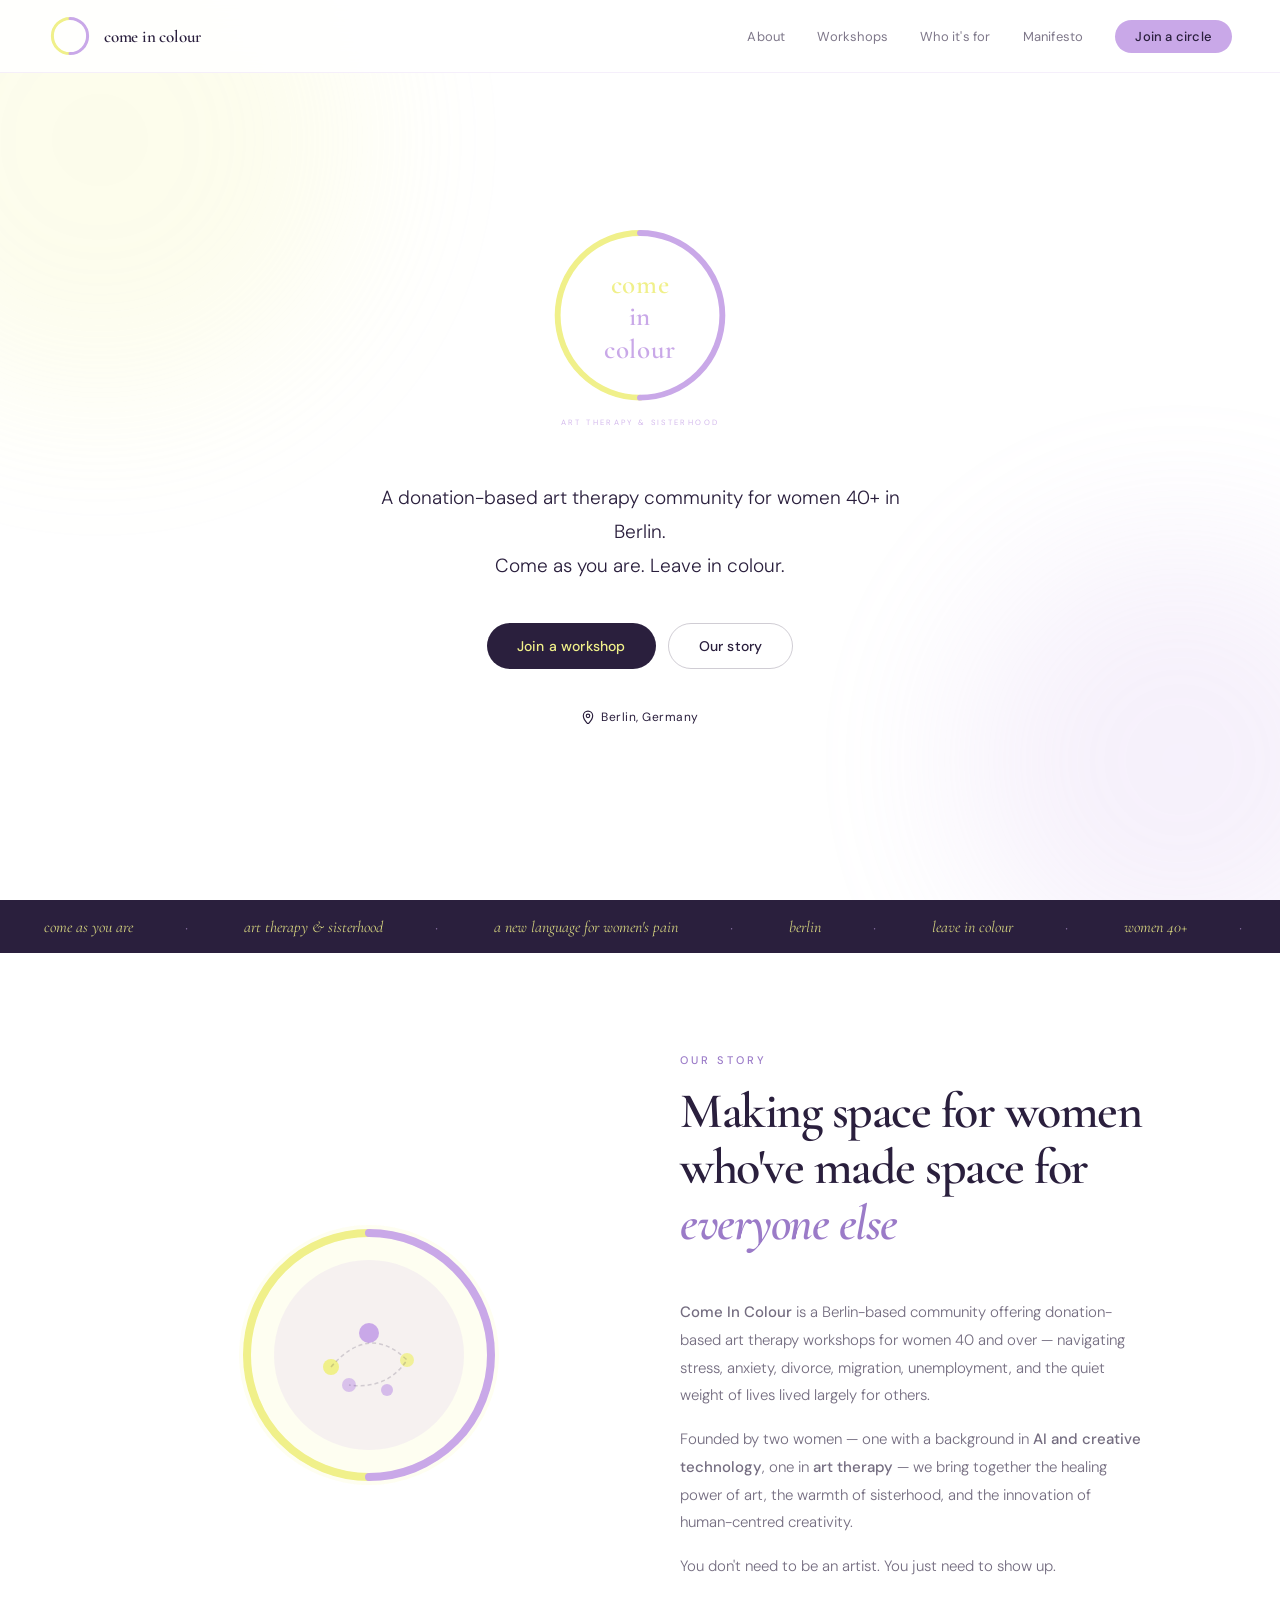
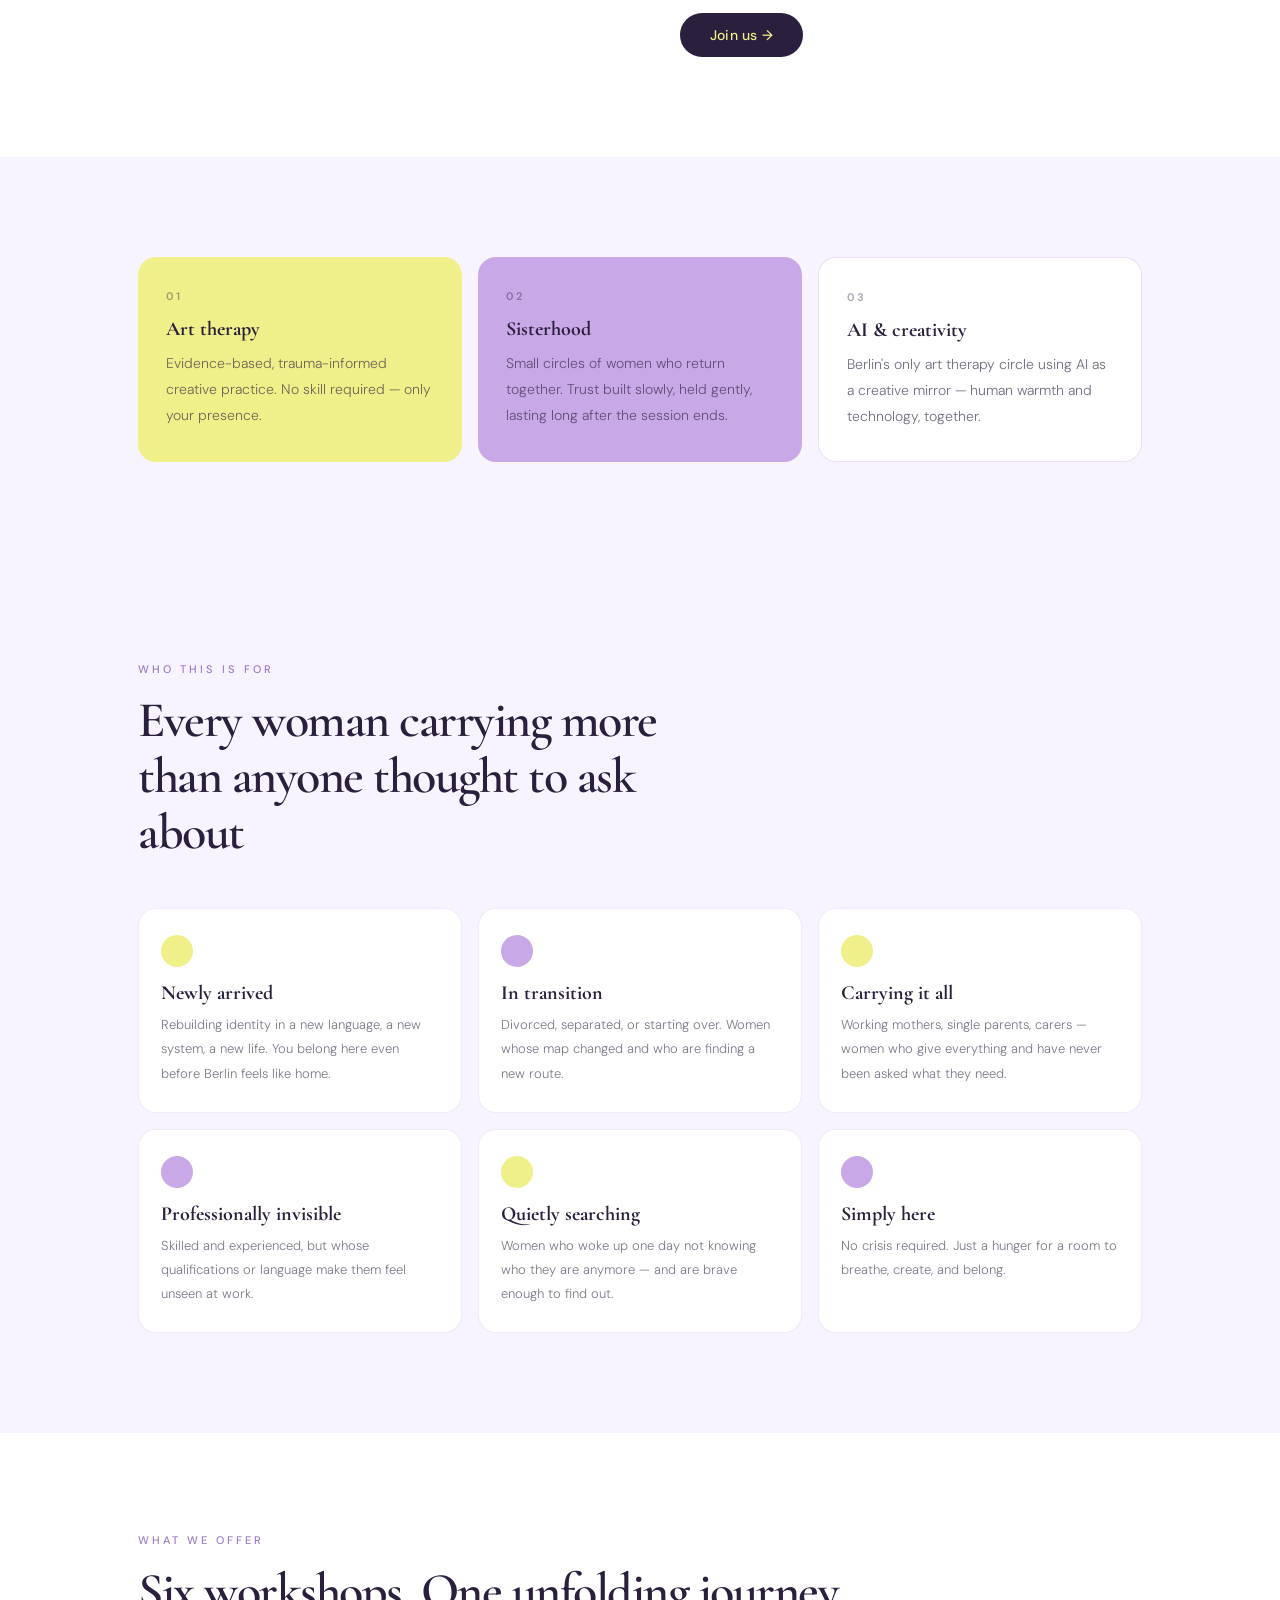
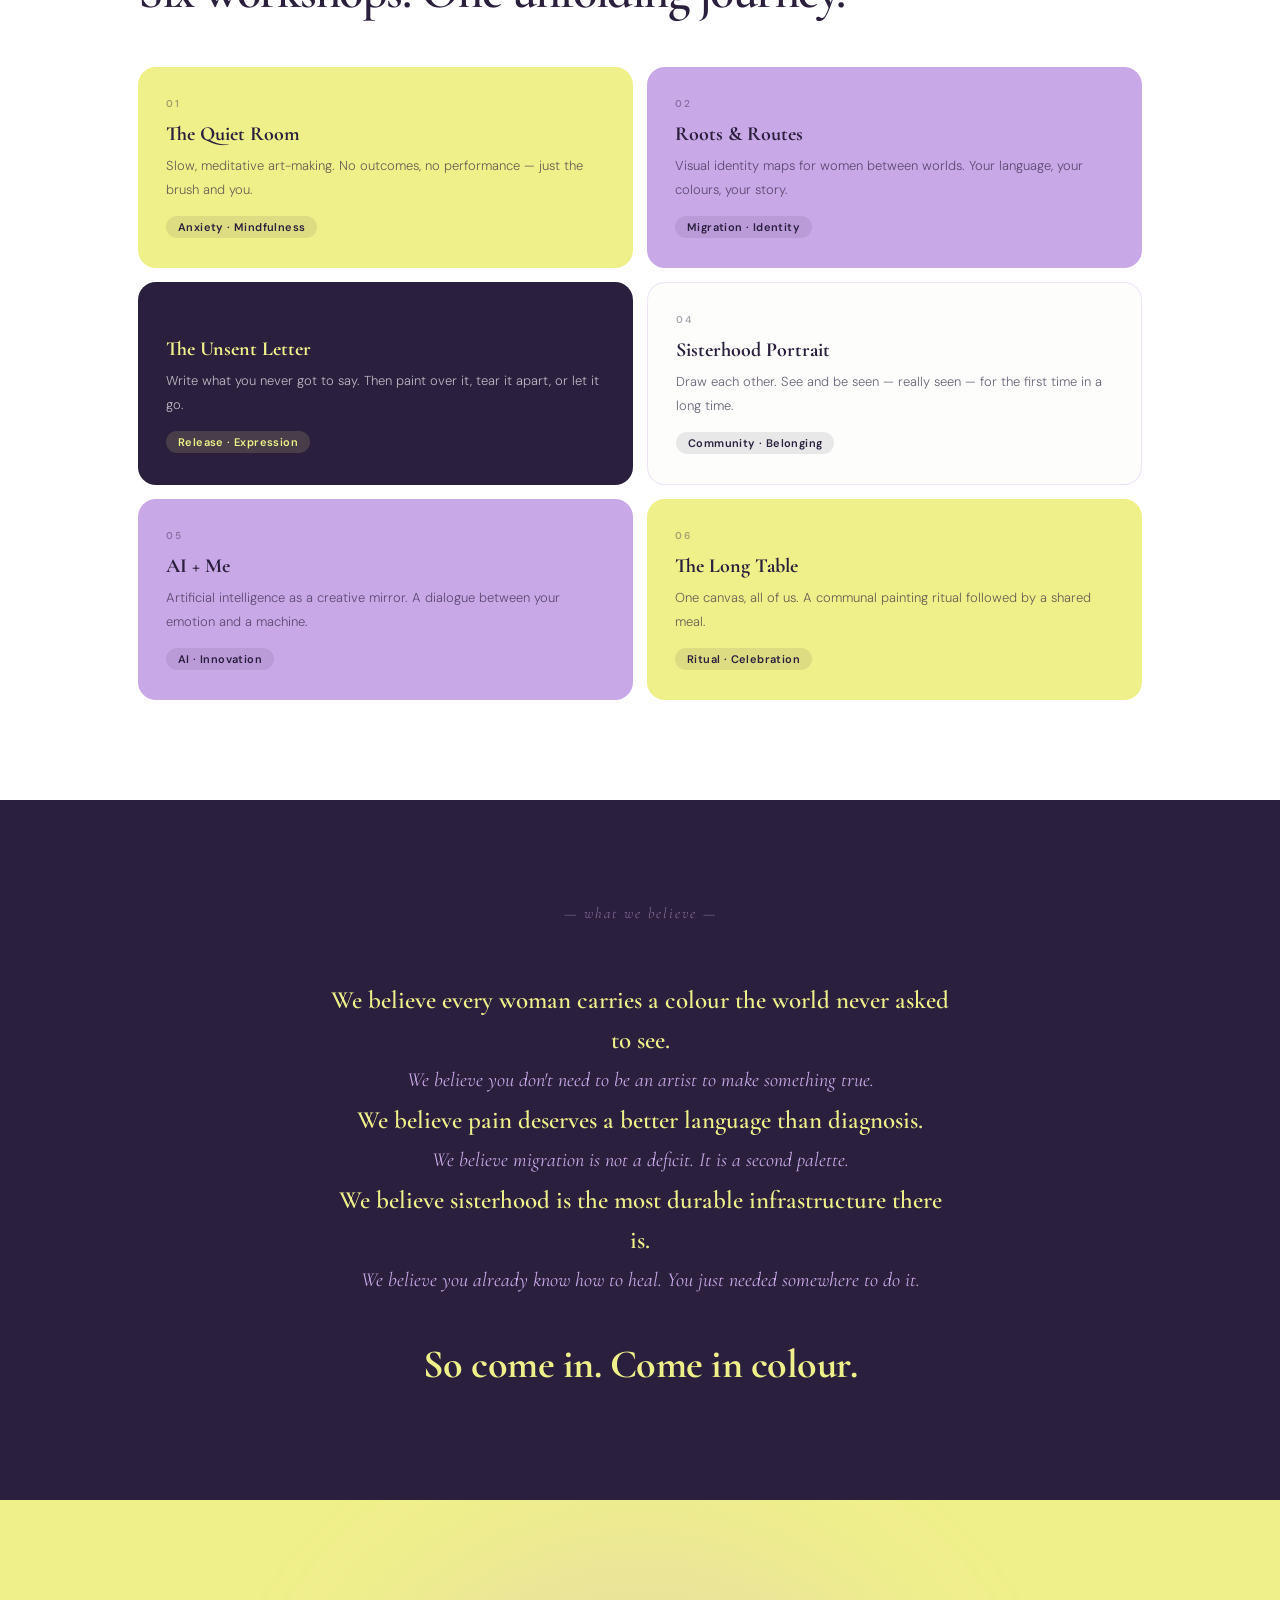
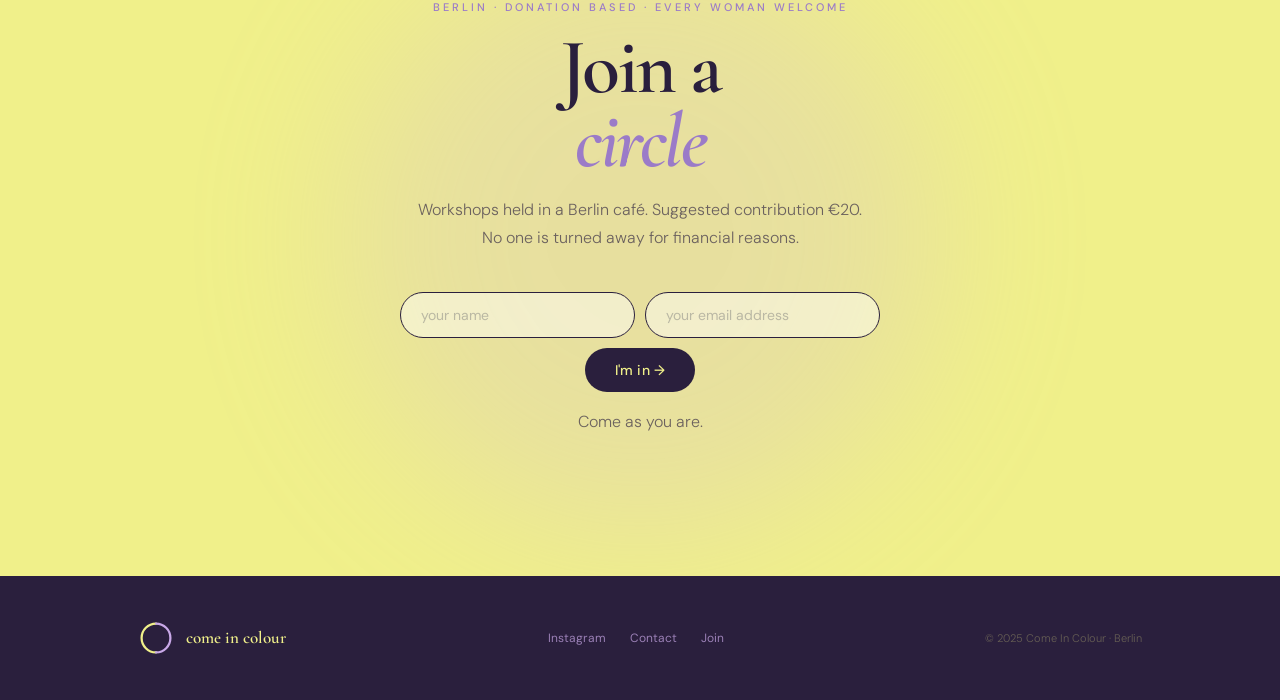
==== index.html @ df6450d0 "Initial commit: add project files and .gitignore Co-Authored-By: Claude Sonnet 4.6 <noreply@anthropi" ====
<!DOCTYPE html>
<html lang="en">
<head>
  <meta charset="UTF-8" />
  <meta name="viewport" content="width=device-width, initial-scale=1.0" />
  <meta name="description" content="Come In Colour — donation-based art therapy workshops for women 40+ in Berlin. Art, empathy, and sisterhood." />
  <meta property="og:title" content="Come In Colour · Berlin" />
  <meta property="og:description" content="Art therapy & sisterhood for women 40+ in Berlin. Come as you are. Leave in colour." />
  <meta property="og:image" content="images/og-image.jpg" />
  <meta property="og:url" content="https://comeincolour.org" />
  <title>Come In Colour · Art Therapy & Sisterhood · Berlin</title>
  <link rel="preconnect" href="https://fonts.googleapis.com" />
  <link rel="preconnect" href="https://fonts.gstatic.com" crossorigin />
  <link href="https://fonts.googleapis.com/css2?family=Cormorant+Garamond:ital,wght@0,400;0,600;0,700;1,400;1,600;1,700&family=DM+Sans:wght@300;400;500&display=swap" rel="stylesheet" />
  <link rel="stylesheet" href="css/style.css" />
</head>
<body>

  <!-- ── NAVIGATION ── -->
  <nav id="nav">
    <a href="#hero" class="nav-logo" aria-label="Come In Colour home">
      <svg viewBox="0 0 80 80" xmlns="http://www.w3.org/2000/svg" width="44" height="44" aria-hidden="true">
        <path d="M 40 8 A 32 32 0 0 0 8 40 A 32 32 0 0 0 40 72" stroke="#F0F08A" stroke-width="5.5" fill="none" stroke-linecap="round"/>
        <path d="M 40 8 A 32 32 0 0 1 72 40 A 32 32 0 0 1 40 72" stroke="#C9A8E8" stroke-width="5.5" fill="none" stroke-linecap="round"/>
      </svg>
      <span>come in colour</span>
    </a>
    <button class="nav-toggle" id="navToggle" aria-label="Open menu" aria-expanded="false">
      <span></span><span></span><span></span>
    </button>
    <div class="nav-links" id="navLinks">
      <a href="#about">About</a>
      <a href="#workshops">Workshops</a>
      <a href="#who">Who it's for</a>
      <a href="#manifesto">Manifesto</a>
      <a href="#join" class="nav-cta">Join a circle</a>
    </div>
  </nav>

  <!-- ── HERO ── -->
  <section class="hero" id="hero">
    <div class="hero-blob hero-blob--lemon" aria-hidden="true"></div>
    <div class="hero-blob hero-blob--lavender" aria-hidden="true"></div>

    <div class="hero-logo" data-animate="fadeUp">
      <svg viewBox="0 0 340 390" xmlns="http://www.w3.org/2000/svg" width="200" height="230" aria-label="Come In Colour logo">
        <path d="M 170 30 A 140 140 0 0 0 30 170 A 140 140 0 0 0 170 310" stroke="#F0F08A" stroke-width="10" fill="none" stroke-linecap="round"/>
        <path d="M 170 30 A 140 140 0 0 1 310 170 A 140 140 0 0 1 170 310" stroke="#C9A8E8" stroke-width="10" fill="none" stroke-linecap="round"/>
        <text x="170" y="132" text-anchor="middle" font-family="Cormorant Garamond, Georgia, serif" font-size="46" font-weight="600" fill="#F0F08A" letter-spacing="1">come</text>
        <text x="170" y="187" text-anchor="middle" font-family="Cormorant Garamond, Georgia, serif" font-size="46" font-weight="600" fill="#C9A8E8" letter-spacing="1">in</text>
        <text x="170" y="242" text-anchor="middle" font-family="Cormorant Garamond, Georgia, serif" font-size="46" font-weight="600" fill="#C9A8E8" letter-spacing="1">colour</text>
        <text x="170" y="356" text-anchor="middle" font-family="DM Sans, sans-serif" font-size="13" fill="#C9A8E8" letter-spacing="4" opacity="0.8">ART THERAPY &amp; SISTERHOOD</text>
      </svg>
    </div>

    <p class="hero-sub" data-animate="fadeUp" data-delay="0.2">
      A donation-based art therapy community for women 40+ in Berlin.<br>
      Come as you are. Leave in colour.
    </p>

    <div class="hero-btns" data-animate="fadeUp" data-delay="0.35">
      <a href="#join" class="btn btn--fill">Join a workshop</a>
      <a href="#about" class="btn btn--ghost">Our story</a>
    </div>

    <div class="hero-location" data-animate="fadeUp" data-delay="0.5">
      <svg width="14" height="14" viewBox="0 0 24 24" fill="none" stroke="currentColor" stroke-width="2" aria-hidden="true"><circle cx="12" cy="10" r="3"/><path d="M12 2a8 8 0 0 0-8 8c0 5.4 7.4 13.5 7.7 13.8a.4.4 0 0 0 .6 0C12.6 23.5 20 15.4 20 10a8 8 0 0 0-8-8z"/></svg>
      Berlin, Germany
    </div>
  </section>

  <!-- ── MARQUEE ── -->
  <div class="marquee" aria-hidden="true">
    <div class="marquee__inner">
      <span>come as you are</span><span class="marquee__dot">·</span>
      <span>art therapy &amp; sisterhood</span><span class="marquee__dot">·</span>
      <span>a new language for women's pain</span><span class="marquee__dot">·</span>
      <span>berlin</span><span class="marquee__dot">·</span>
      <span>leave in colour</span><span class="marquee__dot">·</span>
      <span>women 40+</span><span class="marquee__dot">·</span>
      <span>come as you are</span><span class="marquee__dot">·</span>
      <span>art therapy &amp; sisterhood</span><span class="marquee__dot">·</span>
      <span>a new language for women's pain</span><span class="marquee__dot">·</span>
      <span>berlin</span><span class="marquee__dot">·</span>
      <span>leave in colour</span><span class="marquee__dot">·</span>
      <span>women 40+</span><span class="marquee__dot">·</span>
    </div>
  </div>

  <!-- ── ABOUT ── -->
  <section class="about section" id="about">
    <div class="container about__grid">
      <div class="about__art" data-animate="fadeLeft">
        <svg viewBox="0 0 300 300" xmlns="http://www.w3.org/2000/svg" width="100%" height="100%" style="max-width:300px" aria-hidden="true">
          <circle cx="150" cy="150" r="130" fill="#F0F08A" opacity="0.12"/>
          <circle cx="150" cy="150" r="95" fill="#C9A8E8" opacity="0.15"/>
          <path d="M 150 28 A 122 122 0 0 0 28 150 A 122 122 0 0 0 150 272" stroke="#F0F08A" stroke-width="8" fill="none" stroke-linecap="round"/>
          <path d="M 150 28 A 122 122 0 0 1 272 150 A 122 122 0 0 1 150 272" stroke="#C9A8E8" stroke-width="8" fill="none" stroke-linecap="round"/>
          <circle cx="112" cy="162" r="8" fill="#F0F08A"/>
          <circle cx="150" cy="128" r="10" fill="#C9A8E8"/>
          <circle cx="188" cy="155" r="7" fill="#F0F08A" opacity="0.85"/>
          <circle cx="168" cy="185" r="6" fill="#C9A8E8" opacity="0.75"/>
          <circle cx="130" cy="180" r="7" fill="#C9A8E8" opacity="0.65"/>
          <path d="M 112 162 Q 150 118 188 155 Q 168 185 130 180" stroke="#2a1f3d" stroke-width="1.5" fill="none" stroke-dasharray="4 3" opacity="0.18"/>
        </svg>
      </div>
      <div class="about__text" data-animate="fadeRight">
        <span class="eyebrow">Our story</span>
        <h2>Making space for women who've made space for <em>everyone else</em></h2>
        <p><strong>Come In Colour</strong> is a Berlin-based community offering donation-based art therapy workshops for women 40 and over — navigating stress, anxiety, divorce, migration, unemployment, and the quiet weight of lives lived largely for others.</p>
        <p>Founded by two women — one with a background in <strong>AI and creative technology</strong>, one in <strong>art therapy</strong> — we bring together the healing power of art, the warmth of sisterhood, and the innovation of human-centred creativity.</p>
        <p>You don't need to be an artist. You just need to show up.</p>
        <a href="#join" class="btn btn--fill" style="margin-top: 2rem; display: inline-block;">Join us →</a>
      </div>
    </div>
  </section>

  <!-- ── PILLARS ── -->
  <section class="pillars section">
    <div class="container pillars__grid">
      <div class="pillar pillar--lemon" data-animate="fadeUp" data-delay="0">
        <div class="pillar__num">01</div>
        <h3>Art therapy</h3>
        <p>Evidence-based, trauma-informed creative practice. No skill required — only your presence.</p>
      </div>
      <div class="pillar pillar--lavender" data-animate="fadeUp" data-delay="0.1">
        <div class="pillar__num">02</div>
        <h3>Sisterhood</h3>
        <p>Small circles of women who return together. Trust built slowly, held gently, lasting long after the session ends.</p>
      </div>
      <div class="pillar pillar--outline" data-animate="fadeUp" data-delay="0.2">
        <div class="pillar__num">03</div>
        <h3>AI &amp; creativity</h3>
        <p>Berlin's only art therapy circle using AI as a creative mirror — human warmth and technology, together.</p>
      </div>
    </div>
  </section>

  <!-- ── WHO IT'S FOR ── -->
  <section class="who section" id="who">
    <div class="container">
      <span class="eyebrow">Who this is for</span>
      <h2>Every woman carrying more than anyone thought to ask about</h2>
      <div class="who__grid">
        <article class="who-card" data-animate="fadeUp" data-delay="0">
          <div class="who-card__dot who-card__dot--lemon"></div>
          <h3>Newly arrived</h3>
          <p>Rebuilding identity in a new language, a new system, a new life. You belong here even before Berlin feels like home.</p>
        </article>
        <article class="who-card" data-animate="fadeUp" data-delay="0.08">
          <div class="who-card__dot who-card__dot--lavender"></div>
          <h3>In transition</h3>
          <p>Divorced, separated, or starting over. Women whose map changed and who are finding a new route.</p>
        </article>
        <article class="who-card" data-animate="fadeUp" data-delay="0.16">
          <div class="who-card__dot who-card__dot--lemon"></div>
          <h3>Carrying it all</h3>
          <p>Working mothers, single parents, carers — women who give everything and have never been asked what they need.</p>
        </article>
        <article class="who-card" data-animate="fadeUp" data-delay="0.24">
          <div class="who-card__dot who-card__dot--lavender"></div>
          <h3>Professionally invisible</h3>
          <p>Skilled and experienced, but whose qualifications or language make them feel unseen at work.</p>
        </article>
        <article class="who-card" data-animate="fadeUp" data-delay="0.32">
          <div class="who-card__dot who-card__dot--lemon"></div>
          <h3>Quietly searching</h3>
          <p>Women who woke up one day not knowing who they are anymore — and are brave enough to find out.</p>
        </article>
        <article class="who-card" data-animate="fadeUp" data-delay="0.4">
          <div class="who-card__dot who-card__dot--lavender"></div>
          <h3>Simply here</h3>
          <p>No crisis required. Just a hunger for a room to breathe, create, and belong.</p>
        </article>
      </div>
    </div>
  </section>

  <!-- ── WORKSHOPS ── -->
  <section class="workshops section" id="workshops">
    <div class="container">
      <span class="eyebrow">What we offer</span>
      <h2>Six workshops. One unfolding journey.</h2>
      <div class="ws__grid">
        <article class="ws-card ws-card--lemon" data-animate="fadeUp" data-delay="0">
          <div class="ws-card__num">01</div>
          <h3>The Quiet Room</h3>
          <p>Slow, meditative art-making. No outcomes, no performance — just the brush and you.</p>
          <span class="tag">Anxiety · Mindfulness</span>
        </article>
        <article class="ws-card ws-card--lavender" data-animate="fadeUp" data-delay="0.08">
          <div class="ws-card__num">02</div>
          <h3>Roots &amp; Routes</h3>
          <p>Visual identity maps for women between worlds. Your language, your colours, your story.</p>
          <span class="tag">Migration · Identity</span>
        </article>
        <article class="ws-card ws-card--dark" data-animate="fadeUp" data-delay="0.16">
          <div class="ws-card__num">03</div>
          <h3>The Unsent Letter</h3>
          <p>Write what you never got to say. Then paint over it, tear it apart, or let it go.</p>
          <span class="tag tag--light">Release · Expression</span>
        </article>
        <article class="ws-card ws-card--outline" data-animate="fadeUp" data-delay="0.24">
          <div class="ws-card__num">04</div>
          <h3>Sisterhood Portrait</h3>
          <p>Draw each other. See and be seen — really seen — for the first time in a long time.</p>
          <span class="tag">Community · Belonging</span>
        </article>
        <article class="ws-card ws-card--lavender" data-animate="fadeUp" data-delay="0.32">
          <div class="ws-card__num">05</div>
          <h3>AI + Me</h3>
          <p>Artificial intelligence as a creative mirror. A dialogue between your emotion and a machine.</p>
          <span class="tag">AI · Innovation</span>
        </article>
        <article class="ws-card ws-card--lemon" data-animate="fadeUp" data-delay="0.4">
          <div class="ws-card__num">06</div>
          <h3>The Long Table</h3>
          <p>One canvas, all of us. A communal painting ritual followed by a shared meal.</p>
          <span class="tag">Ritual · Celebration</span>
        </article>
      </div>
    </div>
  </section>

  <!-- ── MANIFESTO ── -->
  <section class="manifesto section" id="manifesto">
    <div class="container manifesto__inner">
      <p class="manifesto__label">— what we believe —</p>
      <div class="manifesto__lines">
        <p class="m-line">We believe every woman carries a colour the world never asked to see.</p>
        <p class="m-line m-line--alt">We believe you don't need to be an artist to make something true.</p>
        <p class="m-line">We believe pain deserves a better language than diagnosis.</p>
        <p class="m-line m-line--alt">We believe migration is not a deficit. It is a second palette.</p>
        <p class="m-line">We believe sisterhood is the most durable infrastructure there is.</p>
        <p class="m-line m-line--alt">We believe you already know how to heal. You just needed somewhere to do it.</p>
        <p class="m-line m-line--final">So come in. Come in colour.</p>
      </div>
    </div>
  </section>

  <!-- ── JOIN ── -->
  <section class="join section" id="join">
    <div class="join__blob" aria-hidden="true"></div>
    <div class="container join__inner">
      <span class="eyebrow">Berlin · Donation based · Every woman welcome</span>
      <h2>Join a<br><em>circle</em></h2>
      <p>Workshops held in a Berlin café. Suggested contribution €20.<br>No one is turned away for financial reasons.</p>
      <form class="join__form" id="joinForm" novalidate>
        <input type="text" name="name" placeholder="your name" autocomplete="name" />
        <input type="email" name="email" placeholder="your email address" autocomplete="email" required />
        <button type="submit" class="btn btn--fill">I'm in →</button>
      </form>
      <p class="join__note">Come as you are.</p>
    </div>
  </section>

  <!-- ── FOOTER ── -->
  <footer class="footer">
    <div class="container footer__inner">
      <div class="footer__brand">
        <svg viewBox="0 0 80 80" xmlns="http://www.w3.org/2000/svg" width="36" height="36" aria-hidden="true">
          <path d="M 40 8 A 32 32 0 0 0 8 40 A 32 32 0 0 0 40 72" stroke="#F0F08A" stroke-width="5" fill="none" stroke-linecap="round"/>
          <path d="M 40 8 A 32 32 0 0 1 72 40 A 32 32 0 0 1 40 72" stroke="#C9A8E8" stroke-width="5" fill="none" stroke-linecap="round"/>
        </svg>
        <span>come in colour</span>
      </div>
      <nav class="footer__links" aria-label="Footer navigation">
        <a href="https://instagram.com/comeincolour.berlin" target="_blank" rel="noopener">Instagram</a>
        <a href="mailto:hello@comeincolour.org">Contact</a>
        <a href="#join">Join</a>
      </nav>
      <p class="footer__copy">© 2025 Come In Colour · Berlin</p>
    </div>
  </footer>

  <script src="js/main.js"></script>
</body>
</html>
---- css/style.css ----
/* ─────────────────────────────────────────
   COME IN COLOUR · comeincolour.org
   Colours: Lemon #F0F08A · Lavender #C9A8E8
   ───────────────────────────────────────── */

/* ── TOKENS ── */
:root {
  --lemon:          #F0F08A;
  --lavender:       #C9A8E8;
  --lemon-deep:     #c8c800;
  --lavender-deep:  #9B7BC8;
  --dark:           #2a1f3d;
  --dark-soft:      #3d2f55;
  --white:          #ffffff;
  --off-white:      #fdfdfb;
  --lemon-pale:     #fefefc;
  --lavender-pale:  #f7f4ff;

  --font-serif:     'Cormorant Garamond', Georgia, serif;
  --font-sans:      'DM Sans', system-ui, sans-serif;

  --radius-sm:      10px;
  --radius-md:      18px;
  --radius-lg:      28px;
  --radius-pill:    100px;

  --ease-out:       cubic-bezier(0.22, 1, 0.36, 1);
  --transition:     0.25s var(--ease-out);
}

/* ── RESET ── */
*, *::before, *::after { box-sizing: border-box; margin: 0; padding: 0; }
html { scroll-behavior: smooth; font-size: 16px; }
body {
  font-family: var(--font-sans);
  background: var(--white);
  color: var(--dark);
  overflow-x: hidden;
  -webkit-font-smoothing: antialiased;
}
img, svg { display: block; max-width: 100%; }
a { color: inherit; text-decoration: none; }
button { font-family: inherit; cursor: pointer; border: none; background: none; }
input { font-family: inherit; }

/* ── CONTAINER ── */
.container {
  width: 100%;
  max-width: 1100px;
  margin: 0 auto;
  padding: 0 48px;
}

/* ── SECTION ── */
.section { padding: 100px 0; }

/* ── TYPOGRAPHY ── */
h2 {
  font-family: var(--font-serif);
  font-size: clamp(32px, 4vw, 50px);
  font-weight: 600;
  line-height: 1.12;
  letter-spacing: -1.5px;
  color: var(--dark);
  margin-bottom: 48px;
}
h2 em { font-style: italic; color: var(--lavender-deep); }
h3 {
  font-family: var(--font-serif);
  font-size: 20px;
  font-weight: 700;
  margin-bottom: 8px;
  line-height: 1.2;
}
p { font-size: 15px; line-height: 1.85; font-weight: 300; }
strong { font-weight: 500; }

.eyebrow {
  display: block;
  font-size: 11px;
  font-weight: 500;
  letter-spacing: 3px;
  text-transform: uppercase;
  color: var(--lavender-deep);
  margin-bottom: 16px;
}

/* ── BUTTONS ── */
.btn {
  display: inline-flex;
  align-items: center;
  gap: 6px;
  padding: 13px 30px;
  border-radius: var(--radius-pill);
  font-size: 14px;
  font-weight: 500;
  letter-spacing: 0.2px;
  transition: all var(--transition);
  white-space: nowrap;
}
.btn--fill {
  background: var(--dark);
  color: var(--lemon);
}
.btn--fill:hover {
  background: var(--lavender-deep);
  color: var(--white);
  transform: translateY(-2px);
}
.btn--ghost {
  background: transparent;
  color: var(--dark);
  border: 1.5px solid rgba(42,31,61,0.22);
}
.btn--ghost:hover {
  border-color: var(--lavender-deep);
  color: var(--lavender-deep);
  transform: translateY(-2px);
}

/* ── TAGS ── */
.tag {
  display: inline-block;
  margin-top: 14px;
  font-size: 11px;
  font-weight: 600;
  letter-spacing: 0.4px;
  padding: 4px 12px;
  border-radius: var(--radius-pill);
  background: rgba(42,31,61,0.09);
  color: var(--dark);
}
.tag--light {
  background: rgba(240,240,138,0.2);
  color: var(--lemon);
}

/* ── NAVIGATION ── */
#nav {
  position: fixed;
  top: 0; left: 0; right: 0;
  z-index: 200;
  display: flex;
  align-items: center;
  justify-content: space-between;
  padding: 14px 48px;
  background: rgba(255,255,255,0.88);
  backdrop-filter: blur(18px);
  -webkit-backdrop-filter: blur(18px);
  border-bottom: 1px solid rgba(201,168,232,0.18);
  transition: box-shadow var(--transition);
}
#nav.scrolled { box-shadow: 0 2px 24px rgba(42,31,61,0.06); }

.nav-logo {
  display: flex;
  align-items: center;
  gap: 12px;
  font-family: var(--font-serif);
  font-size: 17px;
  font-weight: 600;
  color: var(--dark);
  letter-spacing: -0.2px;
  transition: opacity var(--transition);
}
.nav-logo:hover { opacity: 0.75; }

.nav-links {
  display: flex;
  align-items: center;
  gap: 32px;
}
.nav-links a {
  font-size: 13px;
  font-weight: 400;
  color: var(--dark);
  opacity: 0.6;
  transition: opacity var(--transition);
  letter-spacing: 0.2px;
}
.nav-links a:hover { opacity: 1; }

.nav-cta {
  background: var(--lavender) !important;
  color: var(--dark) !important;
  opacity: 1 !important;
  padding: 8px 20px;
  border-radius: var(--radius-pill);
  font-weight: 500 !important;
  transition: all var(--transition) !important;
}
.nav-cta:hover {
  background: var(--lemon) !important;
  transform: scale(1.02);
}

.nav-toggle {
  display: none;
  flex-direction: column;
  gap: 5px;
  padding: 6px;
}
.nav-toggle span {
  display: block;
  width: 22px;
  height: 2px;
  background: var(--dark);
  border-radius: 2px;
  transition: all var(--transition);
}

/* ── HERO ── */
.hero {
  min-height: 100vh;
  display: flex;
  flex-direction: column;
  align-items: center;
  justify-content: center;
  padding: 120px 48px 80px;
  text-align: center;
  position: relative;
  overflow: hidden;
  background: var(--white);
}

.hero-blob {
  position: absolute;
  border-radius: 50%;
  filter: blur(80px);
  pointer-events: none;
}
.hero-blob--lemon {
  width: 520px;
  height: 520px;
  background: var(--lemon);
  opacity: 0.16;
  top: -120px;
  left: -160px;
  animation: drift 11s ease-in-out infinite;
}
.hero-blob--lavender {
  width: 440px;
  height: 440px;
  background: var(--lavender);
  opacity: 0.16;
  bottom: -80px;
  right: -120px;
  animation: drift 13s ease-in-out infinite reverse;
}
@keyframes drift {
  0%, 100% { transform: translate(0, 0); }
  50% { transform: translate(22px, -22px); }
}

.hero-logo {
  position: relative;
  z-index: 1;
  margin-bottom: 36px;
}

.hero-sub {
  position: relative;
  z-index: 1;
  font-size: clamp(16px, 2.2vw, 19px);
  font-weight: 300;
  color: var(--dark);
  opacity: 0.7;
  max-width: 520px;
  line-height: 1.8;
  margin-bottom: 40px;
}

.hero-btns {
  position: relative;
  z-index: 1;
  display: flex;
  gap: 12px;
  flex-wrap: wrap;
  justify-content: center;
  margin-bottom: 40px;
}

.hero-location {
  position: relative;
  z-index: 1;
  display: flex;
  align-items: center;
  gap: 6px;
  font-size: 12px;
  font-weight: 400;
  color: var(--dark);
  opacity: 0.38;
  letter-spacing: 0.5px;
}

/* ── MARQUEE ── */
.marquee {
  background: var(--dark);
  padding: 16px 0;
  overflow: hidden;
  white-space: nowrap;
  user-select: none;
}
.marquee__inner {
  display: inline-block;
  animation: marquee-scroll 26s linear infinite;
}
.marquee__inner span {
  font-family: var(--font-serif);
  font-size: 16px;
  font-style: italic;
  color: var(--lemon);
  margin: 0 44px;
  opacity: 0.85;
}
.marquee__dot {
  font-style: normal !important;
  color: var(--lavender) !important;
  opacity: 0.65 !important;
  margin: 0 8px !important;
}
@keyframes marquee-scroll {
  from { transform: translateX(0); }
  to   { transform: translateX(-50%); }
}

/* ── ABOUT ── */
.about__grid {
  display: grid;
  grid-template-columns: 1fr 1fr;
  gap: 80px;
  align-items: center;
}
.about__art {
  display: flex;
  justify-content: center;
}
.about__text p {
  color: var(--dark);
  opacity: 0.65;
  margin-bottom: 16px;
}
.about__text p:last-of-type { margin-bottom: 0; }

/* ── PILLARS ── */
.pillars { background: var(--lavender-pale); }
.pillars__grid {
  display: grid;
  grid-template-columns: repeat(3, 1fr);
  gap: 16px;
}
.pillar {
  border-radius: var(--radius-md);
  padding: 32px 28px;
  transition: transform var(--transition);
}
.pillar:hover { transform: translateY(-3px); }
.pillar--lemon  { background: var(--lemon); }
.pillar--lavender { background: var(--lavender); }
.pillar--outline { background: var(--white); border: 1px solid rgba(201,168,232,0.35); }
.pillar__num {
  font-size: 11px;
  font-weight: 600;
  letter-spacing: 2px;
  text-transform: uppercase;
  opacity: 0.4;
  margin-bottom: 14px;
}
.pillar h3 { margin-bottom: 10px; }
.pillar p  { font-size: 14px; opacity: 0.65; }

/* ── WHO ── */
.who { background: var(--lavender-pale); }
.who h2 { max-width: 580px; }
.who__grid {
  display: grid;
  grid-template-columns: repeat(3, 1fr);
  gap: 16px;
}
.who-card {
  background: var(--white);
  border-radius: var(--radius-md);
  padding: 26px 22px;
  border: 1px solid rgba(201,168,232,0.25);
  transition: transform var(--transition), box-shadow var(--transition);
}
.who-card:hover {
  transform: translateY(-4px);
  box-shadow: 0 16px 48px rgba(42,31,61,0.07);
}
.who-card__dot {
  width: 32px;
  height: 32px;
  border-radius: 50%;
  margin-bottom: 14px;
}
.who-card__dot--lemon    { background: var(--lemon); }
.who-card__dot--lavender { background: var(--lavender); }
.who-card p { font-size: 13px; opacity: 0.6; }

/* ── WORKSHOPS ── */
.ws__grid {
  display: grid;
  grid-template-columns: repeat(2, 1fr);
  gap: 14px;
}
.ws-card {
  border-radius: var(--radius-md);
  padding: 30px 28px;
  transition: transform var(--transition);
}
.ws-card:hover { transform: translateY(-3px); }
.ws-card--lemon   { background: var(--lemon); }
.ws-card--lavender { background: var(--lavender); }
.ws-card--dark    { background: var(--dark); }
.ws-card--outline { background: var(--off-white); border: 1px solid rgba(201,168,232,0.3); }
.ws-card__num {
  font-size: 10px;
  font-weight: 600;
  letter-spacing: 2px;
  text-transform: uppercase;
  opacity: 0.38;
  margin-bottom: 12px;
}
.ws-card--dark h3 { color: var(--lemon); }
.ws-card--dark p  { color: var(--white); opacity: 0.6; }
.ws-card--dark .tag { background: rgba(240,240,138,0.15); color: var(--lemon); }
.ws-card p { font-size: 13px; opacity: 0.68; }

/* ── MANIFESTO ── */
.manifesto {
  background: var(--dark);
  text-align: center;
}
.manifesto__inner { max-width: 720px; margin: 0 auto; }
.manifesto__label {
  font-family: var(--font-serif);
  font-style: italic;
  font-size: 15px;
  color: var(--lavender);
  opacity: 0.6;
  letter-spacing: 2px;
  margin-bottom: 52px;
}
.m-line {
  font-family: var(--font-serif);
  font-size: clamp(18px, 2.6vw, 25px);
  font-weight: 600;
  line-height: 1.6;
  color: var(--lemon);
  margin-bottom: 4px;
  opacity: 0;
  transform: translateY(14px);
  transition: opacity 0.6s var(--ease-out), transform 0.6s var(--ease-out);
}
.m-line--alt {
  font-style: italic;
  font-weight: 400;
  font-size: clamp(15px, 2vw, 20px);
  color: var(--lavender);
}
.m-line--final {
  font-size: clamp(24px, 4vw, 40px);
  font-weight: 700;
  margin-top: 36px;
  color: var(--lemon);
  letter-spacing: -0.5px;
}
.m-line.visible {
  opacity: 1;
  transform: translateY(0);
}

/* ── JOIN ── */
.join {
  background: var(--lemon);
  text-align: center;
  position: relative;
  overflow: hidden;
}
.join__blob {
  position: absolute;
  width: 600px;
  height: 600px;
  border-radius: 50%;
  background: var(--lavender);
  opacity: 0.22;
  filter: blur(80px);
  top: 50%; left: 50%;
  transform: translate(-50%, -50%);
  pointer-events: none;
}
.join__inner { position: relative; z-index: 1; }
.join h2 {
  font-size: clamp(40px, 7vw, 78px);
  letter-spacing: -2.5px;
  line-height: 0.95;
  margin-bottom: 18px;
}
.join p {
  font-size: 16px;
  opacity: 0.65;
  max-width: 460px;
  margin: 0 auto 40px;
  line-height: 1.75;
}
.join__form {
  display: flex;
  gap: 10px;
  justify-content: center;
  flex-wrap: wrap;
  max-width: 480px;
  margin: 0 auto 16px;
}
.join__form input {
  flex: 1;
  min-width: 200px;
  padding: 13px 20px;
  border-radius: var(--radius-pill);
  border: 1.5px solid var(--dark);
  background: rgba(255,255,255,0.45);
  font-size: 14px;
  color: var(--dark);
  outline: none;
  transition: all var(--transition);
}
.join__form input::placeholder { opacity: 0.45; }
.join__form input:focus {
  background: rgba(255,255,255,0.75);
  border-color: var(--lavender-deep);
}
.join__note {
  font-size: 12px;
  opacity: 0.45;
  font-weight: 300;
}

/* ── FOOTER ── */
.footer {
  background: var(--dark);
  padding: 44px 0;
}
.footer__inner {
  display: flex;
  justify-content: space-between;
  align-items: center;
  flex-wrap: wrap;
  gap: 16px;
}
.footer__brand {
  display: flex;
  align-items: center;
  gap: 12px;
  font-family: var(--font-serif);
  font-size: 17px;
  font-weight: 600;
  color: var(--lemon);
}
.footer__links { display: flex; gap: 24px; }
.footer__links a {
  font-size: 12px;
  color: var(--lavender);
  opacity: 0.7;
  transition: opacity var(--transition);
}
.footer__links a:hover { opacity: 1; }
.footer__copy {
  font-size: 11px;
  color: var(--lemon);
  opacity: 0.3;
}

/* ── SCROLL ANIMATIONS ── */
[data-animate] {
  opacity: 0;
  transition: opacity 0.7s var(--ease-out), transform 0.7s var(--ease-out);
}
[data-animate="fadeUp"]    { transform: translateY(32px); }
[data-animate="fadeLeft"]  { transform: translateX(-32px); }
[data-animate="fadeRight"] { transform: translateX(32px); }
[data-animate].animated    { opacity: 1; transform: none; }

/* ── RESPONSIVE ── */
@media (max-width: 900px) {
  .container { padding: 0 24px; }
  .section { padding: 72px 0; }

  #nav { padding: 14px 24px; }
  .nav-links { display: none; flex-direction: column; position: absolute; top: 100%; left: 0; right: 0; background: var(--white); border-bottom: 1px solid rgba(201,168,232,0.2); padding: 20px 24px; gap: 18px; box-shadow: 0 8px 32px rgba(42,31,61,0.08); }
  .nav-links.open { display: flex; }
  .nav-toggle { display: flex; }
  .nav-toggle.open span:nth-child(1) { transform: rotate(45deg) translate(5px, 5px); }
  .nav-toggle.open span:nth-child(2) { opacity: 0; }
  .nav-toggle.open span:nth-child(3) { transform: rotate(-45deg) translate(5px, -5px); }

  .hero { padding: 100px 24px 60px; }
  .hero-logo svg { width: 160px; height: 185px; }

  .about__grid { grid-template-columns: 1fr; gap: 40px; }
  .about__art  { order: -1; }

  .pillars__grid { grid-template-columns: 1fr; }
  .who__grid     { grid-template-columns: 1fr; }
  .ws__grid      { grid-template-columns: 1fr; }

  .footer__inner { flex-direction: column; text-align: center; }
  .footer__links { justify-content: center; }
}

@media (max-width: 600px) {
  h2 { letter-spacing: -0.5px; }
  .hero-blob--lemon, .hero-blob--lavender { width: 280px; height: 280px; }
  .join h2 { letter-spacing: -1px; }
}
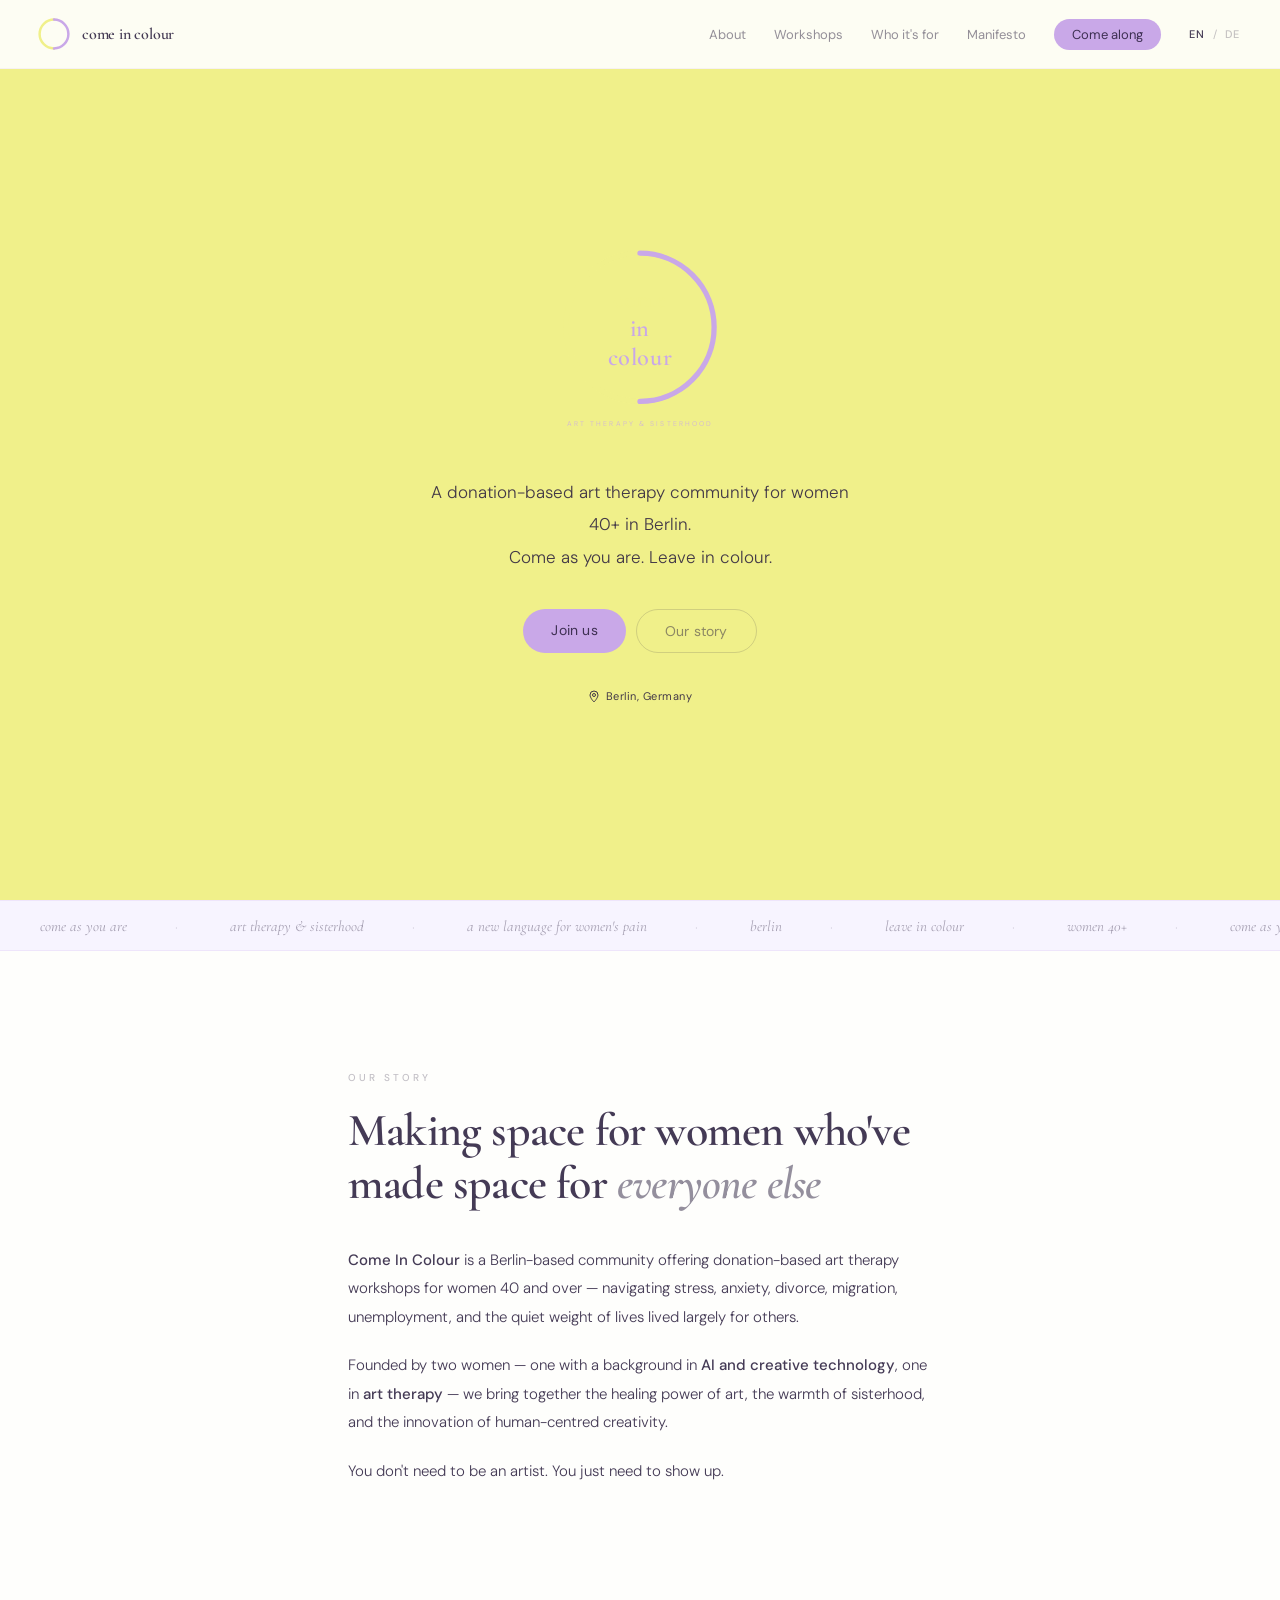
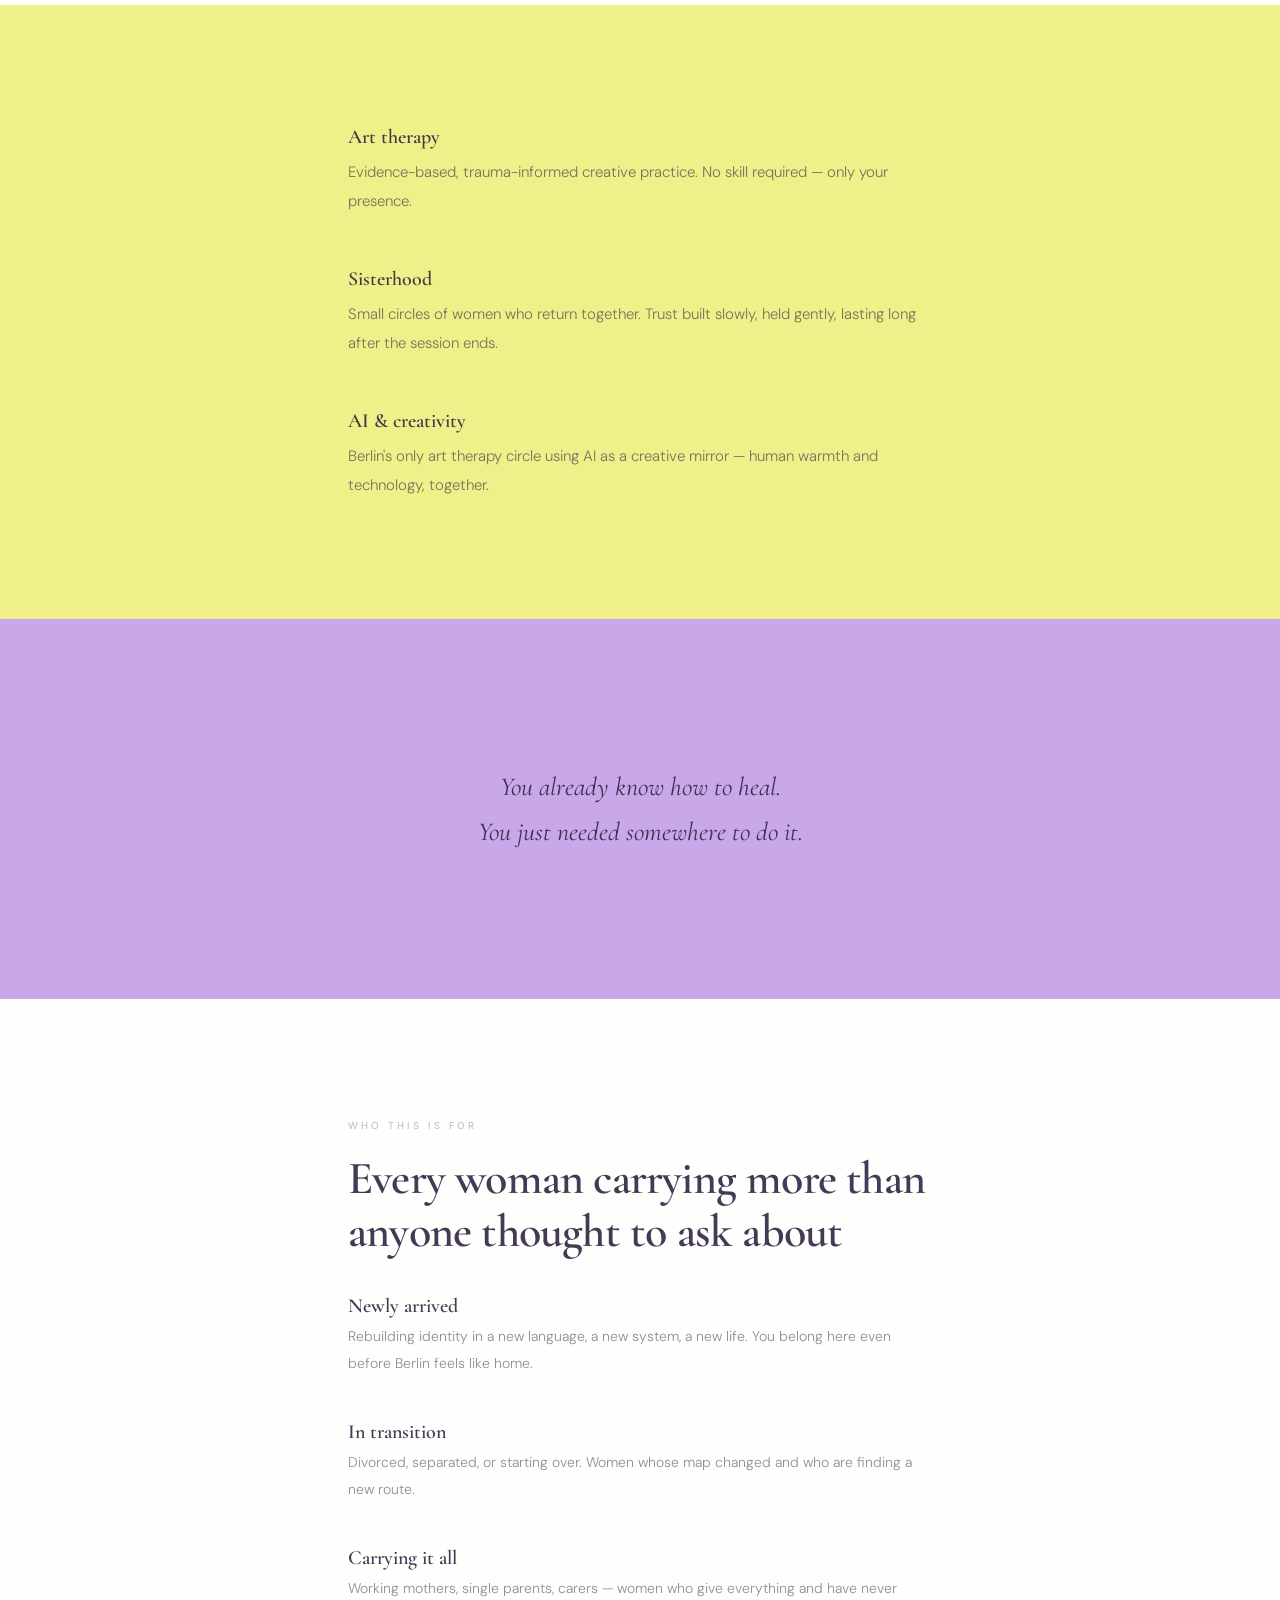
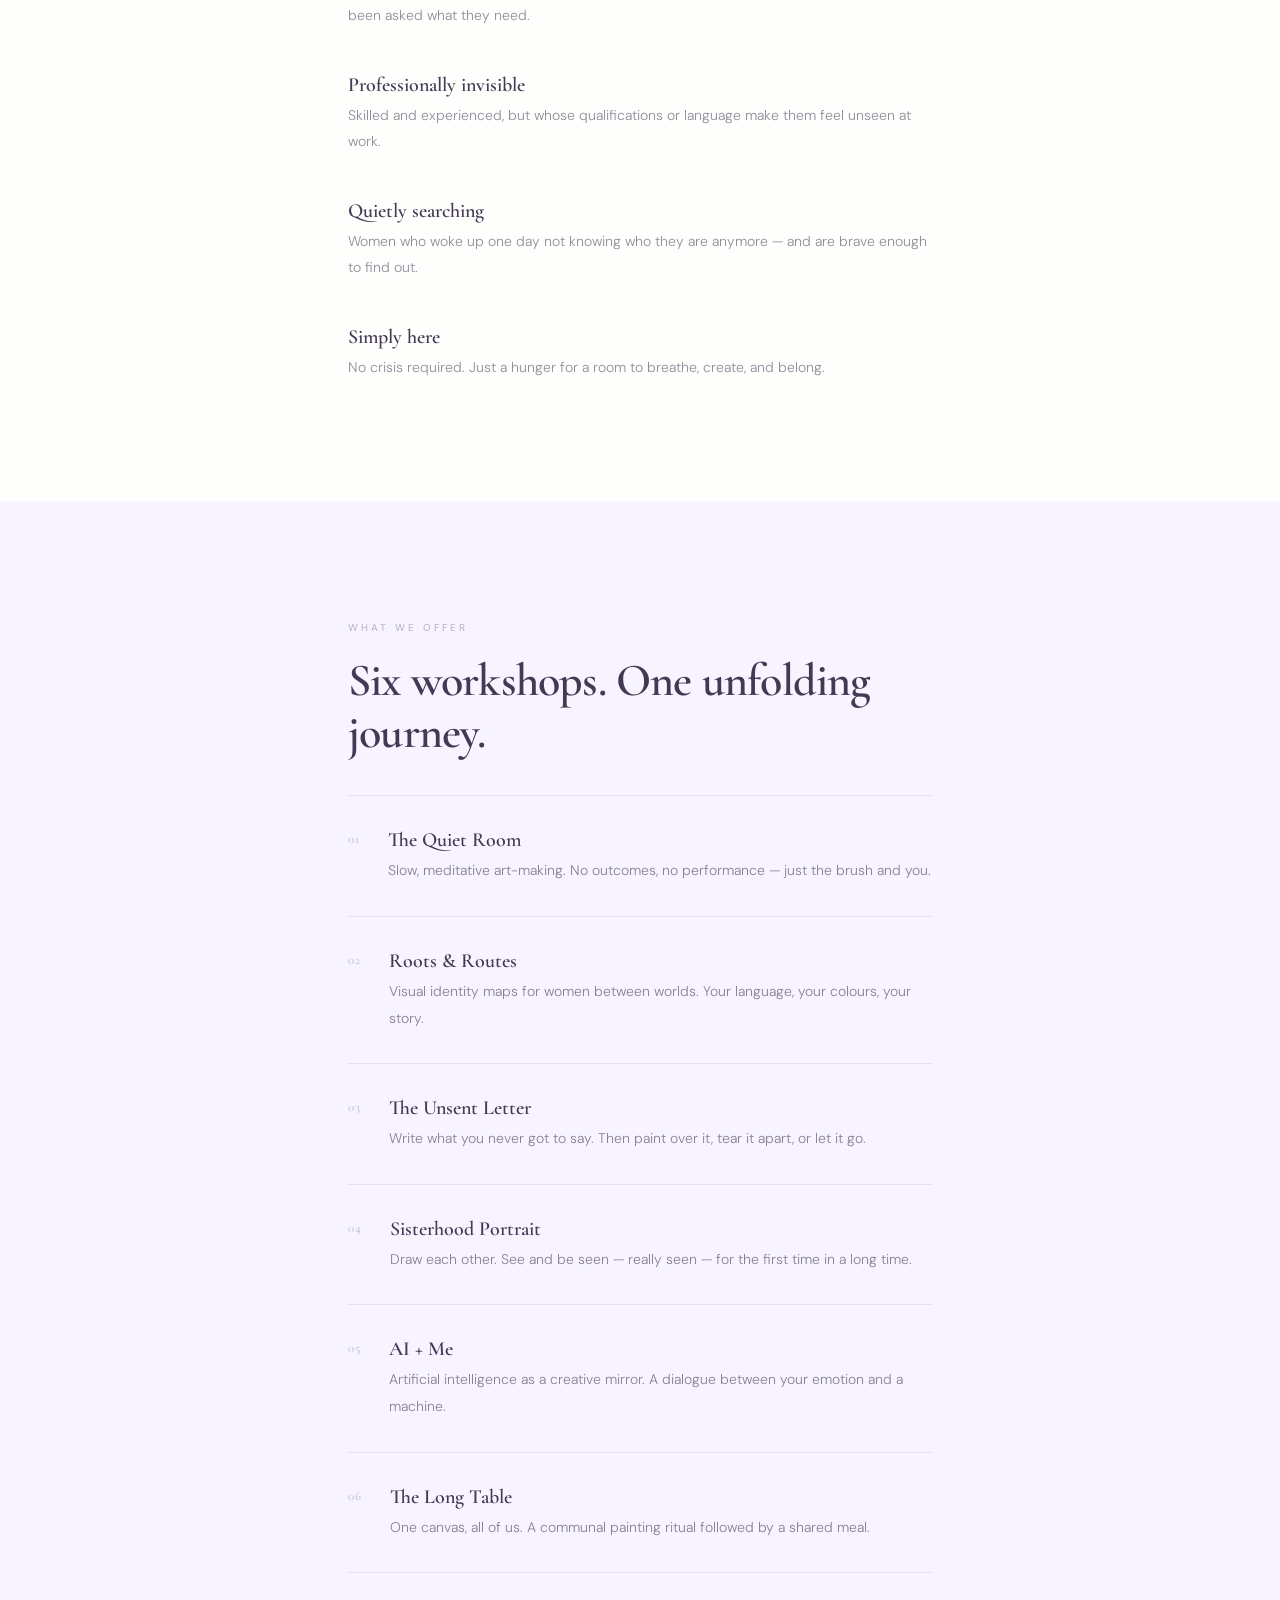
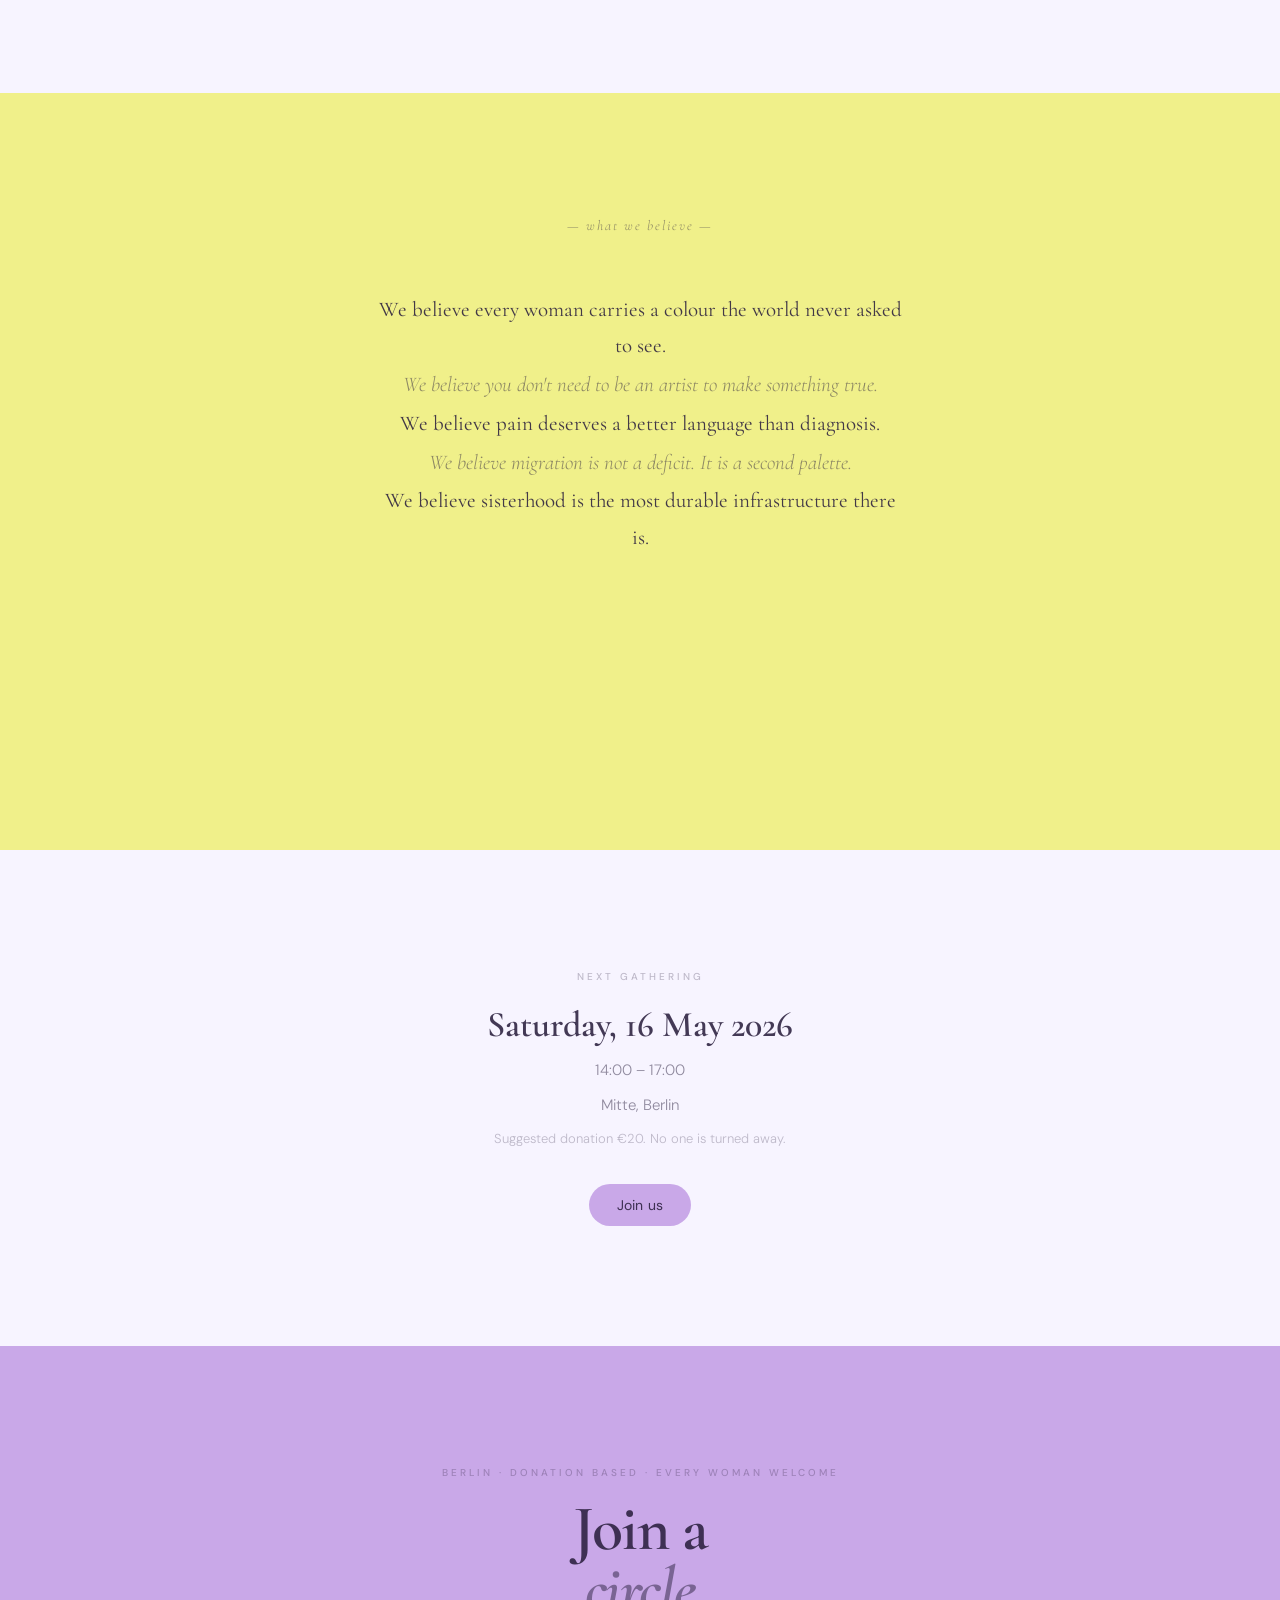
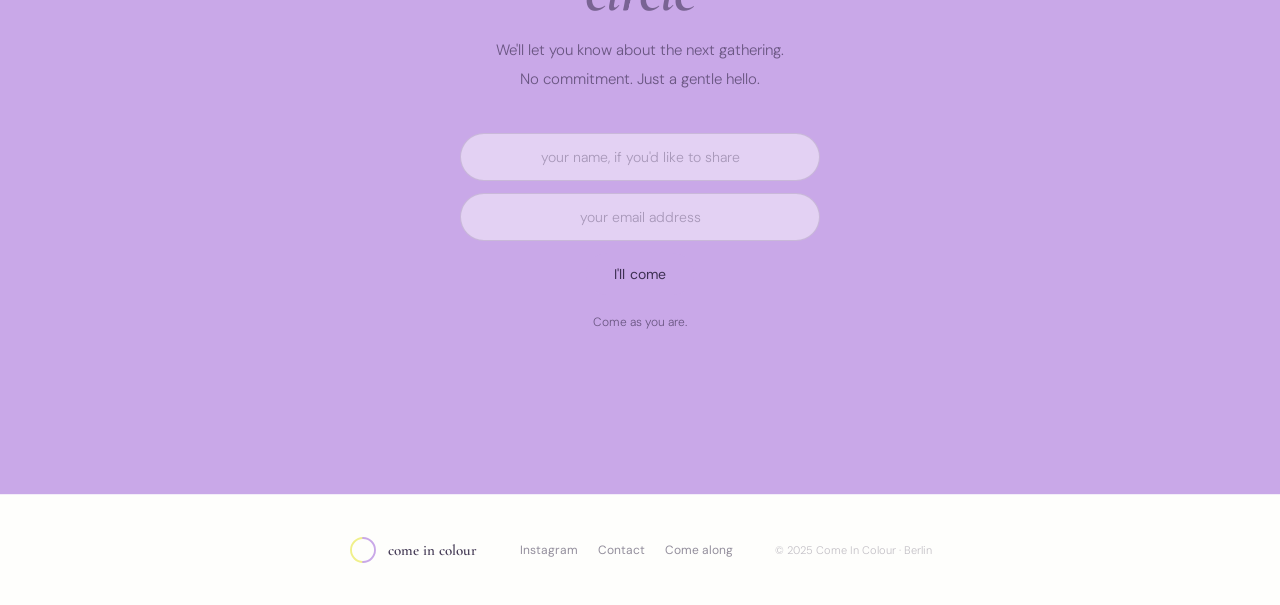
==== commit e865bb6d: "Refine site to calm emotional space - Replaced transactional language (Join us, I'll come, Come alon" ====
--- a/index.html
+++ b/index.html
@@ -1,12 +1,11 @@
 <!DOCTYPE html>
-<html lang="en">
+<html lang="en" data-lang="en">
 <head>
   <meta charset="UTF-8" />
   <meta name="viewport" content="width=device-width, initial-scale=1.0" />
   <meta name="description" content="Come In Colour — donation-based art therapy workshops for women 40+ in Berlin. Art, empathy, and sisterhood." />
   <meta property="og:title" content="Come In Colour · Berlin" />
   <meta property="og:description" content="Art therapy & sisterhood for women 40+ in Berlin. Come as you are. Leave in colour." />
-  <meta property="og:image" content="images/og-image.jpg" />
   <meta property="og:url" content="https://comeincolour.org" />
   <title>Come In Colour · Art Therapy & Sisterhood · Berlin</title>
   <link rel="preconnect" href="https://fonts.googleapis.com" />
@@ -19,53 +18,59 @@
   <!-- ── NAVIGATION ── -->
   <nav id="nav">
     <a href="#hero" class="nav-logo" aria-label="Come In Colour home">
-      <svg viewBox="0 0 80 80" xmlns="http://www.w3.org/2000/svg" width="44" height="44" aria-hidden="true">
+      <svg viewBox="0 0 80 80" xmlns="http://www.w3.org/2000/svg" width="36" height="36" aria-hidden="true">
         <path d="M 40 8 A 32 32 0 0 0 8 40 A 32 32 0 0 0 40 72" stroke="#F0F08A" stroke-width="5.5" fill="none" stroke-linecap="round"/>
         <path d="M 40 8 A 32 32 0 0 1 72 40 A 32 32 0 0 1 40 72" stroke="#C9A8E8" stroke-width="5.5" fill="none" stroke-linecap="round"/>
       </svg>
       <span>come in colour</span>
     </a>
-    <button class="nav-toggle" id="navToggle" aria-label="Open menu" aria-expanded="false">
-      <span></span><span></span><span></span>
-    </button>
-    <div class="nav-links" id="navLinks">
-      <a href="#about">About</a>
-      <a href="#workshops">Workshops</a>
-      <a href="#who">Who it's for</a>
-      <a href="#manifesto">Manifesto</a>
-      <a href="#join" class="nav-cta">Join a circle</a>
+    <div class="nav-right">
+      <div class="nav-links" id="navLinks">
+        <a href="#about" data-i18n="nav.about">About</a>
+        <a href="#workshops" data-i18n="nav.workshops">Workshops</a>
+        <a href="#who" data-i18n="nav.who">Who it's for</a>
+        <a href="#manifesto" data-i18n="nav.manifesto">Manifesto</a>
+        <a href="#join" class="nav-cta" data-i18n="nav.join">Come along</a>
+      </div>
+      <div class="lang-toggle" aria-label="Language toggle">
+        <button class="lang-btn active" data-lang-btn="en">EN</button>
+        <span class="lang-sep">/</span>
+        <button class="lang-btn" data-lang-btn="de">DE</button>
+      </div>
+      <button class="nav-toggle" id="navToggle" aria-label="Open menu" aria-expanded="false">
+        <span></span><span></span><span></span>
+      </button>
     </div>
   </nav>
 
   <!-- ── HERO ── -->
   <section class="hero" id="hero">
-    <div class="hero-blob hero-blob--lemon" aria-hidden="true"></div>
-    <div class="hero-blob hero-blob--lavender" aria-hidden="true"></div>
-
-    <div class="hero-logo" data-animate="fadeUp">
-      <svg viewBox="0 0 340 390" xmlns="http://www.w3.org/2000/svg" width="200" height="230" aria-label="Come In Colour logo">
-        <path d="M 170 30 A 140 140 0 0 0 30 170 A 140 140 0 0 0 170 310" stroke="#F0F08A" stroke-width="10" fill="none" stroke-linecap="round"/>
-        <path d="M 170 30 A 140 140 0 0 1 310 170 A 140 140 0 0 1 170 310" stroke="#C9A8E8" stroke-width="10" fill="none" stroke-linecap="round"/>
-        <text x="170" y="132" text-anchor="middle" font-family="Cormorant Garamond, Georgia, serif" font-size="46" font-weight="600" fill="#F0F08A" letter-spacing="1">come</text>
-        <text x="170" y="187" text-anchor="middle" font-family="Cormorant Garamond, Georgia, serif" font-size="46" font-weight="600" fill="#C9A8E8" letter-spacing="1">in</text>
-        <text x="170" y="242" text-anchor="middle" font-family="Cormorant Garamond, Georgia, serif" font-size="46" font-weight="600" fill="#C9A8E8" letter-spacing="1">colour</text>
-        <text x="170" y="356" text-anchor="middle" font-family="DM Sans, sans-serif" font-size="13" fill="#C9A8E8" letter-spacing="4" opacity="0.8">ART THERAPY &amp; SISTERHOOD</text>
-      </svg>
-    </div>
-
-    <p class="hero-sub" data-animate="fadeUp" data-delay="0.2">
-      A donation-based art therapy community for women 40+ in Berlin.<br>
-      Come as you are. Leave in colour.
-    </p>
-
-    <div class="hero-btns" data-animate="fadeUp" data-delay="0.35">
-      <a href="#join" class="btn btn--fill">Join a workshop</a>
-      <a href="#about" class="btn btn--ghost">Our story</a>
-    </div>
-
-    <div class="hero-location" data-animate="fadeUp" data-delay="0.5">
-      <svg width="14" height="14" viewBox="0 0 24 24" fill="none" stroke="currentColor" stroke-width="2" aria-hidden="true"><circle cx="12" cy="10" r="3"/><path d="M12 2a8 8 0 0 0-8 8c0 5.4 7.4 13.5 7.7 13.8a.4.4 0 0 0 .6 0C12.6 23.5 20 15.4 20 10a8 8 0 0 0-8-8z"/></svg>
-      Berlin, Germany
+    <div class="narrow hero-inner">
+      <div class="hero-logo" data-animate="fadeUp">
+        <svg viewBox="0 0 340 390" xmlns="http://www.w3.org/2000/svg" width="180" height="207" aria-label="Come In Colour logo">
+          <path d="M 170 30 A 140 140 0 0 0 30 170 A 140 140 0 0 0 170 310" stroke="#F0F08A" stroke-width="10" fill="none" stroke-linecap="round"/>
+          <path d="M 170 30 A 140 140 0 0 1 310 170 A 140 140 0 0 1 170 310" stroke="#C9A8E8" stroke-width="10" fill="none" stroke-linecap="round"/>
+          <text x="170" y="132" text-anchor="middle" font-family="Cormorant Garamond, Georgia, serif" font-size="46" font-weight="600" fill="#F0F08A" letter-spacing="1">come</text>
+          <text x="170" y="187" text-anchor="middle" font-family="Cormorant Garamond, Georgia, serif" font-size="46" font-weight="600" fill="#C9A8E8" letter-spacing="1">in</text>
+          <text x="170" y="242" text-anchor="middle" font-family="Cormorant Garamond, Georgia, serif" font-size="46" font-weight="600" fill="#C9A8E8" letter-spacing="1">colour</text>
+          <text x="170" y="356" text-anchor="middle" font-family="DM Sans, sans-serif" font-size="13" fill="#C9A8E8" letter-spacing="4" opacity="0.7">ART THERAPY &amp; SISTERHOOD</text>
+        </svg>
+      </div>
+
+      <p class="hero-sub" data-animate="fadeUp" data-delay="0.2" data-i18n-html="hero.sub">
+        A donation-based art therapy community for women 40+ in Berlin.<br>
+        Come as you are. Leave in colour.
+      </p>
+
+      <div class="hero-btns" data-animate="fadeUp" data-delay="0.35">
+        <a href="#join" class="btn-soft btn-soft--fill" data-i18n="hero.btn.join">Join us</a>
+        <a href="#about" class="btn-soft btn-soft--ghost" data-i18n="hero.btn.story">Our story</a>
+      </div>
+
+      <div class="hero-location" data-animate="fadeUp" data-delay="0.5">
+        <svg width="12" height="12" viewBox="0 0 24 24" fill="none" stroke="currentColor" stroke-width="2" aria-hidden="true"><circle cx="12" cy="10" r="3"/><path d="M12 2a8 8 0 0 0-8 8c0 5.4 7.4 13.5 7.7 13.8a.4.4 0 0 0 .6 0C12.6 23.5 20 15.4 20 10a8 8 0 0 0-8-8z"/></svg>
+        <span data-i18n="hero.location">Berlin, Germany</span>
+      </div>
     </div>
   </section>
 
@@ -88,188 +93,189 @@
   </div>
 
   <!-- ── ABOUT ── -->
-  <section class="about section" id="about">
-    <div class="container about__grid">
-      <div class="about__art" data-animate="fadeLeft">
-        <svg viewBox="0 0 300 300" xmlns="http://www.w3.org/2000/svg" width="100%" height="100%" style="max-width:300px" aria-hidden="true">
-          <circle cx="150" cy="150" r="130" fill="#F0F08A" opacity="0.12"/>
-          <circle cx="150" cy="150" r="95" fill="#C9A8E8" opacity="0.15"/>
-          <path d="M 150 28 A 122 122 0 0 0 28 150 A 122 122 0 0 0 150 272" stroke="#F0F08A" stroke-width="8" fill="none" stroke-linecap="round"/>
-          <path d="M 150 28 A 122 122 0 0 1 272 150 A 122 122 0 0 1 150 272" stroke="#C9A8E8" stroke-width="8" fill="none" stroke-linecap="round"/>
-          <circle cx="112" cy="162" r="8" fill="#F0F08A"/>
-          <circle cx="150" cy="128" r="10" fill="#C9A8E8"/>
-          <circle cx="188" cy="155" r="7" fill="#F0F08A" opacity="0.85"/>
-          <circle cx="168" cy="185" r="6" fill="#C9A8E8" opacity="0.75"/>
-          <circle cx="130" cy="180" r="7" fill="#C9A8E8" opacity="0.65"/>
-          <path d="M 112 162 Q 150 118 188 155 Q 168 185 130 180" stroke="#2a1f3d" stroke-width="1.5" fill="none" stroke-dasharray="4 3" opacity="0.18"/>
-        </svg>
-      </div>
-      <div class="about__text" data-animate="fadeRight">
-        <span class="eyebrow">Our story</span>
-        <h2>Making space for women who've made space for <em>everyone else</em></h2>
-        <p><strong>Come In Colour</strong> is a Berlin-based community offering donation-based art therapy workshops for women 40 and over — navigating stress, anxiety, divorce, migration, unemployment, and the quiet weight of lives lived largely for others.</p>
-        <p>Founded by two women — one with a background in <strong>AI and creative technology</strong>, one in <strong>art therapy</strong> — we bring together the healing power of art, the warmth of sisterhood, and the innovation of human-centred creativity.</p>
-        <p>You don't need to be an artist. You just need to show up.</p>
-        <a href="#join" class="btn btn--fill" style="margin-top: 2rem; display: inline-block;">Join us →</a>
-      </div>
+  <section class="section" id="about">
+    <div class="narrow">
+      <span class="eyebrow" data-i18n="about.eyebrow">Our story</span>
+      <h2 data-i18n-html="about.heading">Making space for women who've made space for <em>everyone else</em></h2>
+      <p data-i18n-html="about.p1"><strong>Come In Colour</strong> is a Berlin-based community offering donation-based art therapy workshops for women 40 and over — navigating stress, anxiety, divorce, migration, unemployment, and the quiet weight of lives lived largely for others.</p>
+      <p data-i18n-html="about.p2">Founded by two women — one with a background in <strong>AI and creative technology</strong>, one in <strong>art therapy</strong> — we bring together the healing power of art, the warmth of sisterhood, and the innovation of human-centred creativity.</p>
+      <p data-i18n="about.p3">You don't need to be an artist. You just need to show up.</p>
     </div>
   </section>
 
   <!-- ── PILLARS ── -->
-  <section class="pillars section">
-    <div class="container pillars__grid">
-      <div class="pillar pillar--lemon" data-animate="fadeUp" data-delay="0">
-        <div class="pillar__num">01</div>
-        <h3>Art therapy</h3>
-        <p>Evidence-based, trauma-informed creative practice. No skill required — only your presence.</p>
-      </div>
-      <div class="pillar pillar--lavender" data-animate="fadeUp" data-delay="0.1">
-        <div class="pillar__num">02</div>
-        <h3>Sisterhood</h3>
-        <p>Small circles of women who return together. Trust built slowly, held gently, lasting long after the session ends.</p>
-      </div>
-      <div class="pillar pillar--outline" data-animate="fadeUp" data-delay="0.2">
-        <div class="pillar__num">03</div>
-        <h3>AI &amp; creativity</h3>
-        <p>Berlin's only art therapy circle using AI as a creative mirror — human warmth and technology, together.</p>
-      </div>
-    </div>
-  </section>
+  <section class="section section--lemon">
+    <div class="narrow">
+      <ol class="pillars-list">
+        <li data-animate="fadeUp">
+          <h3 data-i18n="pillar1.title">Art therapy</h3>
+          <p data-i18n="pillar1.body">Evidence-based, trauma-informed creative practice. No skill required — only your presence.</p>
+        </li>
+        <li data-animate="fadeUp" data-delay="0.12">
+          <h3 data-i18n="pillar2.title">Sisterhood</h3>
+          <p data-i18n="pillar2.body">Small circles of women who return together. Trust built slowly, held gently, lasting long after the session ends.</p>
+        </li>
+        <li data-animate="fadeUp" data-delay="0.24">
+          <h3 data-i18n="pillar3.title">AI &amp; creativity</h3>
+          <p data-i18n="pillar3.body">Berlin's only art therapy circle using AI as a creative mirror — human warmth and technology, together.</p>
+        </li>
+      </ol>
+    </div>
+  </section>
+
+  <!-- ── PHOTO ── -->
+  <div class="photo-section">
+    <div class="photo-overlay"></div>
+    <blockquote class="photo-quote" data-i18n-html="photo.quote">
+      <em>You already know how to heal.<br>You just needed somewhere to do it.</em>
+    </blockquote>
+  </div>
 
   <!-- ── WHO IT'S FOR ── -->
-  <section class="who section" id="who">
-    <div class="container">
-      <span class="eyebrow">Who this is for</span>
-      <h2>Every woman carrying more than anyone thought to ask about</h2>
-      <div class="who__grid">
-        <article class="who-card" data-animate="fadeUp" data-delay="0">
-          <div class="who-card__dot who-card__dot--lemon"></div>
-          <h3>Newly arrived</h3>
-          <p>Rebuilding identity in a new language, a new system, a new life. You belong here even before Berlin feels like home.</p>
-        </article>
-        <article class="who-card" data-animate="fadeUp" data-delay="0.08">
-          <div class="who-card__dot who-card__dot--lavender"></div>
-          <h3>In transition</h3>
-          <p>Divorced, separated, or starting over. Women whose map changed and who are finding a new route.</p>
-        </article>
-        <article class="who-card" data-animate="fadeUp" data-delay="0.16">
-          <div class="who-card__dot who-card__dot--lemon"></div>
-          <h3>Carrying it all</h3>
-          <p>Working mothers, single parents, carers — women who give everything and have never been asked what they need.</p>
-        </article>
-        <article class="who-card" data-animate="fadeUp" data-delay="0.24">
-          <div class="who-card__dot who-card__dot--lavender"></div>
-          <h3>Professionally invisible</h3>
-          <p>Skilled and experienced, but whose qualifications or language make them feel unseen at work.</p>
-        </article>
-        <article class="who-card" data-animate="fadeUp" data-delay="0.32">
-          <div class="who-card__dot who-card__dot--lemon"></div>
-          <h3>Quietly searching</h3>
-          <p>Women who woke up one day not knowing who they are anymore — and are brave enough to find out.</p>
-        </article>
-        <article class="who-card" data-animate="fadeUp" data-delay="0.4">
-          <div class="who-card__dot who-card__dot--lavender"></div>
-          <h3>Simply here</h3>
-          <p>No crisis required. Just a hunger for a room to breathe, create, and belong.</p>
-        </article>
-      </div>
+  <section class="section" id="who">
+    <div class="narrow">
+      <span class="eyebrow" data-i18n="who.eyebrow">Who this is for</span>
+      <h2 data-i18n="who.heading">Every woman carrying more than anyone thought to ask about</h2>
+      <ul class="who-list">
+        <li data-animate="fadeUp">
+          <h3 data-i18n="who1.title">Newly arrived</h3>
+          <p data-i18n="who1.body">Rebuilding identity in a new language, a new system, a new life. You belong here even before Berlin feels like home.</p>
+        </li>
+        <li data-animate="fadeUp" data-delay="0.08">
+          <h3 data-i18n="who2.title">In transition</h3>
+          <p data-i18n="who2.body">Divorced, separated, or starting over. Women whose map changed and who are finding a new route.</p>
+        </li>
+        <li data-animate="fadeUp" data-delay="0.16">
+          <h3 data-i18n="who3.title">Carrying it all</h3>
+          <p data-i18n="who3.body">Working mothers, single parents, carers — women who give everything and have never been asked what they need.</p>
+        </li>
+        <li data-animate="fadeUp" data-delay="0.24">
+          <h3 data-i18n="who4.title">Professionally invisible</h3>
+          <p data-i18n="who4.body">Skilled and experienced, but whose qualifications or language make them feel unseen at work.</p>
+        </li>
+        <li data-animate="fadeUp" data-delay="0.32">
+          <h3 data-i18n="who5.title">Quietly searching</h3>
+          <p data-i18n="who5.body">Women who woke up one day not knowing who they are anymore — and are brave enough to find out.</p>
+        </li>
+        <li data-animate="fadeUp" data-delay="0.40">
+          <h3 data-i18n="who6.title">Simply here</h3>
+          <p data-i18n="who6.body">No crisis required. Just a hunger for a room to breathe, create, and belong.</p>
+        </li>
+      </ul>
     </div>
   </section>
 
   <!-- ── WORKSHOPS ── -->
-  <section class="workshops section" id="workshops">
-    <div class="container">
-      <span class="eyebrow">What we offer</span>
-      <h2>Six workshops. One unfolding journey.</h2>
-      <div class="ws__grid">
-        <article class="ws-card ws-card--lemon" data-animate="fadeUp" data-delay="0">
-          <div class="ws-card__num">01</div>
-          <h3>The Quiet Room</h3>
-          <p>Slow, meditative art-making. No outcomes, no performance — just the brush and you.</p>
-          <span class="tag">Anxiety · Mindfulness</span>
-        </article>
-        <article class="ws-card ws-card--lavender" data-animate="fadeUp" data-delay="0.08">
-          <div class="ws-card__num">02</div>
-          <h3>Roots &amp; Routes</h3>
-          <p>Visual identity maps for women between worlds. Your language, your colours, your story.</p>
-          <span class="tag">Migration · Identity</span>
-        </article>
-        <article class="ws-card ws-card--dark" data-animate="fadeUp" data-delay="0.16">
-          <div class="ws-card__num">03</div>
-          <h3>The Unsent Letter</h3>
-          <p>Write what you never got to say. Then paint over it, tear it apart, or let it go.</p>
-          <span class="tag tag--light">Release · Expression</span>
-        </article>
-        <article class="ws-card ws-card--outline" data-animate="fadeUp" data-delay="0.24">
-          <div class="ws-card__num">04</div>
-          <h3>Sisterhood Portrait</h3>
-          <p>Draw each other. See and be seen — really seen — for the first time in a long time.</p>
-          <span class="tag">Community · Belonging</span>
-        </article>
-        <article class="ws-card ws-card--lavender" data-animate="fadeUp" data-delay="0.32">
-          <div class="ws-card__num">05</div>
-          <h3>AI + Me</h3>
-          <p>Artificial intelligence as a creative mirror. A dialogue between your emotion and a machine.</p>
-          <span class="tag">AI · Innovation</span>
-        </article>
-        <article class="ws-card ws-card--lemon" data-animate="fadeUp" data-delay="0.4">
-          <div class="ws-card__num">06</div>
-          <h3>The Long Table</h3>
-          <p>One canvas, all of us. A communal painting ritual followed by a shared meal.</p>
-          <span class="tag">Ritual · Celebration</span>
-        </article>
-      </div>
+  <section class="section section--lavender" id="workshops">
+    <div class="narrow">
+      <span class="eyebrow" data-i18n="ws.eyebrow">What we offer</span>
+      <h2 data-i18n="ws.heading">Six workshops. One unfolding journey.</h2>
+      <ol class="workshops-list">
+        <li data-animate="fadeUp">
+          <span class="ws-num">01</span>
+          <div>
+            <h3 data-i18n="ws1.title">The Quiet Room</h3>
+            <p data-i18n="ws1.body">Slow, meditative art-making. No outcomes, no performance — just the brush and you.</p>
+          </div>
+        </li>
+        <li data-animate="fadeUp" data-delay="0.07">
+          <span class="ws-num">02</span>
+          <div>
+            <h3 data-i18n="ws2.title">Roots &amp; Routes</h3>
+            <p data-i18n="ws2.body">Visual identity maps for women between worlds. Your language, your colours, your story.</p>
+          </div>
+        </li>
+        <li data-animate="fadeUp" data-delay="0.14">
+          <span class="ws-num">03</span>
+          <div>
+            <h3 data-i18n="ws3.title">The Unsent Letter</h3>
+            <p data-i18n="ws3.body">Write what you never got to say. Then paint over it, tear it apart, or let it go.</p>
+          </div>
+        </li>
+        <li data-animate="fadeUp" data-delay="0.21">
+          <span class="ws-num">04</span>
+          <div>
+            <h3 data-i18n="ws4.title">Sisterhood Portrait</h3>
+            <p data-i18n="ws4.body">Draw each other. See and be seen — really seen — for the first time in a long time.</p>
+          </div>
+        </li>
+        <li data-animate="fadeUp" data-delay="0.28">
+          <span class="ws-num">05</span>
+          <div>
+            <h3 data-i18n="ws5.title">AI + Me</h3>
+            <p data-i18n="ws5.body">Artificial intelligence as a creative mirror. A dialogue between your emotion and a machine.</p>
+          </div>
+        </li>
+        <li data-animate="fadeUp" data-delay="0.35">
+          <span class="ws-num">06</span>
+          <div>
+            <h3 data-i18n="ws6.title">The Long Table</h3>
+            <p data-i18n="ws6.body">One canvas, all of us. A communal painting ritual followed by a shared meal.</p>
+          </div>
+        </li>
+      </ol>
     </div>
   </section>
 
   <!-- ── MANIFESTO ── -->
   <section class="manifesto section" id="manifesto">
-    <div class="container manifesto__inner">
-      <p class="manifesto__label">— what we believe —</p>
+    <div class="narrow manifesto__inner">
+      <p class="manifesto__label" data-i18n="manifesto.label">— what we believe —</p>
       <div class="manifesto__lines">
-        <p class="m-line">We believe every woman carries a colour the world never asked to see.</p>
-        <p class="m-line m-line--alt">We believe you don't need to be an artist to make something true.</p>
-        <p class="m-line">We believe pain deserves a better language than diagnosis.</p>
-        <p class="m-line m-line--alt">We believe migration is not a deficit. It is a second palette.</p>
-        <p class="m-line">We believe sisterhood is the most durable infrastructure there is.</p>
-        <p class="m-line m-line--alt">We believe you already know how to heal. You just needed somewhere to do it.</p>
-        <p class="m-line m-line--final">So come in. Come in colour.</p>
-      </div>
+        <p class="m-line" data-i18n="m1">We believe every woman carries a colour the world never asked to see.</p>
+        <p class="m-line m-line--alt" data-i18n="m2">We believe you don't need to be an artist to make something true.</p>
+        <p class="m-line" data-i18n="m3">We believe pain deserves a better language than diagnosis.</p>
+        <p class="m-line m-line--alt" data-i18n="m4">We believe migration is not a deficit. It is a second palette.</p>
+        <p class="m-line" data-i18n="m5">We believe sisterhood is the most durable infrastructure there is.</p>
+        <p class="m-line m-line--alt" data-i18n="m6">We believe you already know how to heal. You just needed somewhere to do it.</p>
+        <p class="m-line m-line--final" data-i18n="m7">So come in. Come in colour.</p>
+      </div>
+    </div>
+  </section>
+
+  <!-- ── NEXT GATHERING ── -->
+  <section class="section gathering" id="gathering">
+    <div class="narrow">
+      <span class="eyebrow" data-i18n="gathering.eyebrow">Next gathering</span>
+      <p class="gathering-date" data-i18n="gathering.date">Saturday, 16 May 2026</p>
+      <p class="gathering-time" data-i18n="gathering.time">14:00 – 17:00</p>
+      <p class="gathering-place" data-i18n="gathering.place">Mitte, Berlin</p>
+      <p class="gathering-note" data-i18n="gathering.note">Suggested donation €20. No one is turned away.</p>
+      <a href="#join" class="btn-soft btn-soft--fill" data-i18n="gathering.cta">Join us</a>
     </div>
   </section>
 
   <!-- ── JOIN ── -->
-  <section class="join section" id="join">
-    <div class="join__blob" aria-hidden="true"></div>
-    <div class="container join__inner">
-      <span class="eyebrow">Berlin · Donation based · Every woman welcome</span>
-      <h2>Join a<br><em>circle</em></h2>
-      <p>Workshops held in a Berlin café. Suggested contribution €20.<br>No one is turned away for financial reasons.</p>
-      <form class="join__form" id="joinForm" novalidate>
-        <input type="text" name="name" placeholder="your name" autocomplete="name" />
-        <input type="email" name="email" placeholder="your email address" autocomplete="email" required />
-        <button type="submit" class="btn btn--fill">I'm in →</button>
+  <section class="section join" id="join">
+    <div class="narrow">
+      <span class="eyebrow" data-i18n="join.eyebrow">Berlin · Donation based · Every woman welcome</span>
+      <h2 data-i18n-html="join.heading">Join a<br><em>circle</em></h2>
+      <p data-i18n-html="join.sub">We'll let you know about the next gathering.<br>No commitment. Just a gentle hello.</p>
+      <form class="join-form" id="joinForm" novalidate>
+        <input type="text" name="name" autocomplete="name" data-i18n-placeholder="form.name" placeholder="your name, if you'd like to share" />
+        <input type="email" name="email" autocomplete="email" required data-i18n-placeholder="form.email" placeholder="your email address" />
+        <button type="submit" class="btn-soft btn-soft--fill" data-i18n="form.submit">I'll come</button>
       </form>
-      <p class="join__note">Come as you are.</p>
+      <p class="join-note" data-i18n="form.note">Come as you are.</p>
     </div>
   </section>
 
   <!-- ── FOOTER ── -->
   <footer class="footer">
-    <div class="container footer__inner">
+    <div class="narrow footer__inner">
       <div class="footer__brand">
-        <svg viewBox="0 0 80 80" xmlns="http://www.w3.org/2000/svg" width="36" height="36" aria-hidden="true">
+        <svg viewBox="0 0 80 80" xmlns="http://www.w3.org/2000/svg" width="30" height="30" aria-hidden="true">
           <path d="M 40 8 A 32 32 0 0 0 8 40 A 32 32 0 0 0 40 72" stroke="#F0F08A" stroke-width="5" fill="none" stroke-linecap="round"/>
           <path d="M 40 8 A 32 32 0 0 1 72 40 A 32 32 0 0 1 40 72" stroke="#C9A8E8" stroke-width="5" fill="none" stroke-linecap="round"/>
         </svg>
         <span>come in colour</span>
       </div>
       <nav class="footer__links" aria-label="Footer navigation">
-        <a href="https://instagram.com/comeincolour.berlin" target="_blank" rel="noopener">Instagram</a>
-        <a href="mailto:hello@comeincolour.org">Contact</a>
-        <a href="#join">Join</a>
+        <a href="https://instagram.com/comeincolour.berlin" target="_blank" rel="noopener" data-i18n="footer.instagram">Instagram</a>
+        <a href="mailto:hello@comeincolour.org" data-i18n="footer.contact">Contact</a>
+        <a href="#join" data-i18n="footer.join">Come along</a>
       </nav>
-      <p class="footer__copy">© 2025 Come In Colour · Berlin</p>
+      <p class="footer__copy" data-i18n="footer.copy">© 2025 Come In Colour · Berlin</p>
     </div>
   </footer>
 
--- a/css/style.css
+++ b/css/style.css
@@ -1,31 +1,21 @@
 /* ─────────────────────────────────────────
    COME IN COLOUR · comeincolour.org
-   Colours: Lemon #F0F08A · Lavender #C9A8E8
    ───────────────────────────────────────── */
 
 /* ── TOKENS ── */
 :root {
-  --lemon:          #F0F08A;
-  --lavender:       #C9A8E8;
-  --lemon-deep:     #c8c800;
-  --lavender-deep:  #9B7BC8;
-  --dark:           #2a1f3d;
-  --dark-soft:      #3d2f55;
-  --white:          #ffffff;
-  --off-white:      #fdfdfb;
-  --lemon-pale:     #fefefc;
-  --lavender-pale:  #f7f4ff;
-
-  --font-serif:     'Cormorant Garamond', Georgia, serif;
-  --font-sans:      'DM Sans', system-ui, sans-serif;
-
-  --radius-sm:      10px;
-  --radius-md:      18px;
-  --radius-lg:      28px;
-  --radius-pill:    100px;
-
-  --ease-out:       cubic-bezier(0.22, 1, 0.36, 1);
-  --transition:     0.25s var(--ease-out);
+  --lemon:         #F0F08A;
+  --lavender:      #C9A8E8;
+  --lemon-pale:    #fefefc;
+  --lavender-pale: #f7f4ff;
+  --ink:           rgba(42, 31, 61, 0.88);
+  --ink-soft:      rgba(42, 31, 61, 0.50);
+  --ink-faint:     rgba(42, 31, 61, 0.28);
+
+  --font-serif: 'Cormorant Garamond', Georgia, serif;
+  --font-sans:  'DM Sans', system-ui, sans-serif;
+
+  --ease-out: cubic-bezier(0.22, 1, 0.36, 1);
 }
 
 /* ── RESET ── */
@@ -33,8 +23,8 @@
 html { scroll-behavior: smooth; font-size: 16px; }
 body {
   font-family: var(--font-sans);
-  background: var(--white);
-  color: var(--dark);
+  background: var(--lemon-pale);
+  color: var(--ink);
   overflow-x: hidden;
   -webkit-font-smoothing: antialiased;
 }
@@ -43,97 +33,82 @@
 button { font-family: inherit; cursor: pointer; border: none; background: none; }
 input { font-family: inherit; }
 
-/* ── CONTAINER ── */
-.container {
+/* ── NARROW ── */
+.narrow {
   width: 100%;
-  max-width: 1100px;
+  max-width: 640px;
   margin: 0 auto;
-  padding: 0 48px;
+  padding: 0 28px;
 }
 
 /* ── SECTION ── */
-.section { padding: 100px 0; }
+.section {
+  padding: 120px 0;
+}
+.section--lemon    { background: var(--lemon); }
+.section--lavender { background: var(--lavender-pale); }
 
 /* ── TYPOGRAPHY ── */
 h2 {
   font-family: var(--font-serif);
-  font-size: clamp(32px, 4vw, 50px);
+  font-size: clamp(30px, 4vw, 46px);
   font-weight: 600;
-  line-height: 1.12;
-  letter-spacing: -1.5px;
-  color: var(--dark);
-  margin-bottom: 48px;
-}
-h2 em { font-style: italic; color: var(--lavender-deep); }
+  line-height: 1.15;
+  letter-spacing: -0.8px;
+  color: var(--ink);
+  margin-bottom: 36px;
+}
+h2 em {
+  font-style: italic;
+  color: var(--ink-soft);
+}
 h3 {
   font-family: var(--font-serif);
   font-size: 20px;
-  font-weight: 700;
-  margin-bottom: 8px;
-  line-height: 1.2;
-}
-p { font-size: 15px; line-height: 1.85; font-weight: 300; }
+  font-weight: 600;
+  margin-bottom: 6px;
+  line-height: 1.25;
+  color: var(--ink);
+}
+p {
+  font-size: 15px;
+  line-height: 1.9;
+  font-weight: 300;
+  color: var(--ink);
+}
 strong { font-weight: 500; }
 
 .eyebrow {
   display: block;
-  font-size: 11px;
+  font-size: 10px;
   font-weight: 500;
   letter-spacing: 3px;
   text-transform: uppercase;
-  color: var(--lavender-deep);
-  margin-bottom: 16px;
-}
-
-/* ── BUTTONS ── */
-.btn {
-  display: inline-flex;
-  align-items: center;
-  gap: 6px;
-  padding: 13px 30px;
-  border-radius: var(--radius-pill);
+  color: var(--ink-faint);
+  margin-bottom: 20px;
+}
+
+/* ── SOFT BUTTONS ── */
+.btn-soft {
+  display: inline-block;
+  padding: 12px 28px;
+  border-radius: 100px;
   font-size: 14px;
-  font-weight: 500;
+  font-weight: 400;
   letter-spacing: 0.2px;
-  transition: all var(--transition);
-  white-space: nowrap;
-}
-.btn--fill {
-  background: var(--dark);
-  color: var(--lemon);
-}
-.btn--fill:hover {
-  background: var(--lavender-deep);
-  color: var(--white);
-  transform: translateY(-2px);
-}
-.btn--ghost {
+  transition: opacity 0.35s var(--ease-out);
+}
+.btn-soft--fill {
+  background: var(--lavender);
+  color: var(--ink);
+}
+.btn-soft--fill:hover  { opacity: 0.72; }
+.btn-soft--ghost {
   background: transparent;
-  color: var(--dark);
-  border: 1.5px solid rgba(42,31,61,0.22);
-}
-.btn--ghost:hover {
-  border-color: var(--lavender-deep);
-  color: var(--lavender-deep);
-  transform: translateY(-2px);
-}
-
-/* ── TAGS ── */
-.tag {
-  display: inline-block;
-  margin-top: 14px;
-  font-size: 11px;
-  font-weight: 600;
-  letter-spacing: 0.4px;
-  padding: 4px 12px;
-  border-radius: var(--radius-pill);
-  background: rgba(42,31,61,0.09);
-  color: var(--dark);
-}
-.tag--light {
-  background: rgba(240,240,138,0.2);
-  color: var(--lemon);
-}
+  color: var(--ink-soft);
+  border: 1px solid rgba(42, 31, 61, 0.16);
+}
+.btn-soft--ghost:hover { opacity: 0.6; }
 
 /* ── NAVIGATION ── */
 #nav {
@@ -143,56 +118,55 @@
   display: flex;
   align-items: center;
   justify-content: space-between;
-  padding: 14px 48px;
-  background: rgba(255,255,255,0.88);
+  padding: 16px 36px;
+  background: rgba(254, 254, 252, 0.92);
   backdrop-filter: blur(18px);
   -webkit-backdrop-filter: blur(18px);
-  border-bottom: 1px solid rgba(201,168,232,0.18);
-  transition: box-shadow var(--transition);
-}
-#nav.scrolled { box-shadow: 0 2px 24px rgba(42,31,61,0.06); }
+  border-bottom: 1px solid rgba(201, 168, 232, 0.14);
+}
 
 .nav-logo {
   display: flex;
   align-items: center;
-  gap: 12px;
-  font-family: var(--font-serif);
-  font-size: 17px;
+  gap: 10px;
+  font-family: var(--font-serif);
+  font-size: 16px;
   font-weight: 600;
-  color: var(--dark);
+  color: var(--ink);
   letter-spacing: -0.2px;
-  transition: opacity var(--transition);
-}
-.nav-logo:hover { opacity: 0.75; }
+  transition: opacity 0.3s;
+}
+.nav-logo:hover { opacity: 0.65; }
+
+.nav-right {
+  display: flex;
+  align-items: center;
+  gap: 24px;
+}
 
 .nav-links {
   display: flex;
   align-items: center;
-  gap: 32px;
+  gap: 28px;
 }
 .nav-links a {
   font-size: 13px;
   font-weight: 400;
-  color: var(--dark);
-  opacity: 0.6;
-  transition: opacity var(--transition);
-  letter-spacing: 0.2px;
-}
-.nav-links a:hover { opacity: 1; }
+  color: var(--ink-soft);
+  transition: color 0.25s;
+}
+.nav-links a:hover { color: var(--ink); }
 
 .nav-cta {
   background: var(--lavender) !important;
-  color: var(--dark) !important;
+  color: var(--ink) !important;
+  padding: 7px 18px;
+  border-radius: 100px;
+  font-weight: 400 !important;
   opacity: 1 !important;
-  padding: 8px 20px;
-  border-radius: var(--radius-pill);
-  font-weight: 500 !important;
-  transition: all var(--transition) !important;
-}
-.nav-cta:hover {
-  background: var(--lemon) !important;
-  transform: scale(1.02);
-}
+  transition: opacity 0.25s !important;
+}
+.nav-cta:hover { opacity: 0.72 !important; }
 
 .nav-toggle {
   display: none;
@@ -202,121 +176,105 @@
 }
 .nav-toggle span {
   display: block;
-  width: 22px;
-  height: 2px;
-  background: var(--dark);
+  width: 20px;
+  height: 1.5px;
+  background: var(--ink);
   border-radius: 2px;
-  transition: all var(--transition);
+  transition: all 0.25s;
+}
+
+/* ── LANG TOGGLE ── */
+.lang-toggle {
+  display: flex;
+  align-items: center;
+  gap: 4px;
+}
+.lang-btn {
+  font-size: 11px;
+  font-weight: 500;
+  letter-spacing: 1px;
+  color: var(--ink-faint);
+  padding: 2px 4px;
+  transition: color 0.2s;
+}
+.lang-btn.active,
+.lang-btn:hover { color: var(--ink); }
+.lang-sep {
+  font-size: 11px;
+  color: var(--ink-faint);
 }
 
 /* ── HERO ── */
 .hero {
   min-height: 100vh;
   display: flex;
+  align-items: center;
+  justify-content: center;
+  padding: 120px 0 80px;
+  background: var(--lemon);
+}
+.hero-inner {
+  display: flex;
   flex-direction: column;
   align-items: center;
-  justify-content: center;
-  padding: 120px 48px 80px;
   text-align: center;
-  position: relative;
-  overflow: hidden;
-  background: var(--white);
-}
-
-.hero-blob {
-  position: absolute;
-  border-radius: 50%;
-  filter: blur(80px);
-  pointer-events: none;
-}
-.hero-blob--lemon {
-  width: 520px;
-  height: 520px;
-  background: var(--lemon);
-  opacity: 0.16;
-  top: -120px;
-  left: -160px;
-  animation: drift 11s ease-in-out infinite;
-}
-.hero-blob--lavender {
-  width: 440px;
-  height: 440px;
-  background: var(--lavender);
-  opacity: 0.16;
-  bottom: -80px;
-  right: -120px;
-  animation: drift 13s ease-in-out infinite reverse;
-}
-@keyframes drift {
-  0%, 100% { transform: translate(0, 0); }
-  50% { transform: translate(22px, -22px); }
-}
-
-.hero-logo {
-  position: relative;
-  z-index: 1;
+}
+.hero-logo { margin-bottom: 32px; }
+
+.hero-sub {
+  font-size: clamp(15px, 2vw, 17px);
+  font-weight: 300;
+  color: var(--ink);
+  opacity: 0.72;
+  max-width: 440px;
+  line-height: 1.9;
   margin-bottom: 36px;
 }
 
-.hero-sub {
-  position: relative;
-  z-index: 1;
-  font-size: clamp(16px, 2.2vw, 19px);
-  font-weight: 300;
-  color: var(--dark);
-  opacity: 0.7;
-  max-width: 520px;
-  line-height: 1.8;
-  margin-bottom: 40px;
-}
-
 .hero-btns {
-  position: relative;
-  z-index: 1;
-  display: flex;
-  gap: 12px;
+  display: flex;
+  gap: 10px;
   flex-wrap: wrap;
   justify-content: center;
-  margin-bottom: 40px;
+  margin-bottom: 36px;
 }
 
 .hero-location {
-  position: relative;
-  z-index: 1;
   display: flex;
   align-items: center;
   gap: 6px;
-  font-size: 12px;
+  font-size: 11px;
   font-weight: 400;
-  color: var(--dark);
-  opacity: 0.38;
+  color: var(--ink);
+  opacity: 0.32;
   letter-spacing: 0.5px;
 }
 
 /* ── MARQUEE ── */
 .marquee {
-  background: var(--dark);
-  padding: 16px 0;
+  background: var(--lavender-pale);
+  padding: 14px 0;
   overflow: hidden;
   white-space: nowrap;
   user-select: none;
+  border-top: 1px solid rgba(201, 168, 232, 0.2);
+  border-bottom: 1px solid rgba(201, 168, 232, 0.2);
 }
 .marquee__inner {
   display: inline-block;
-  animation: marquee-scroll 26s linear infinite;
+  animation: marquee-scroll 38s linear infinite;
 }
 .marquee__inner span {
   font-family: var(--font-serif);
-  font-size: 16px;
+  font-size: 15px;
   font-style: italic;
-  color: var(--lemon);
-  margin: 0 44px;
-  opacity: 0.85;
+  color: var(--ink);
+  margin: 0 40px;
+  opacity: 0.45;
 }
 .marquee__dot {
   font-style: normal !important;
-  color: var(--lavender) !important;
-  opacity: 0.65 !important;
+  opacity: 0.22 !important;
   margin: 0 8px !important;
 }
 @keyframes marquee-scroll {
@@ -325,220 +283,212 @@
 }
 
 /* ── ABOUT ── */
-.about__grid {
-  display: grid;
-  grid-template-columns: 1fr 1fr;
-  gap: 80px;
-  align-items: center;
-}
-.about__art {
-  display: flex;
+#about p { margin-bottom: 20px; }
+#about p:last-of-type { margin-bottom: 0; }
+
+/* ── PILLARS LIST ── */
+.pillars-list {
+  list-style: none;
+  display: flex;
+  flex-direction: column;
+  gap: 52px;
+}
+.pillars-list h3 { margin-bottom: 8px; }
+.pillars-list p  { opacity: 0.68; }
+
+/* ── PHOTO SECTION ── */
+.photo-section {
+  position: relative;
+  width: 100%;
+  height: 380px;
+  background-color: var(--lavender);
+  background-image: url('../images/gathering.jpg');
+  background-size: cover;
+  background-position: center;
+  overflow: hidden;
+}
+.photo-overlay {
+  position: absolute;
+  inset: 0;
+  background: var(--lavender);
+  opacity: 0.4;
+}
+.photo-quote {
+  position: absolute;
+  inset: 0;
+  display: flex;
+  align-items: center;
   justify-content: center;
-}
-.about__text p {
-  color: var(--dark);
-  opacity: 0.65;
-  margin-bottom: 16px;
-}
-.about__text p:last-of-type { margin-bottom: 0; }
-
-/* ── PILLARS ── */
-.pillars { background: var(--lavender-pale); }
-.pillars__grid {
-  display: grid;
-  grid-template-columns: repeat(3, 1fr);
-  gap: 16px;
-}
-.pillar {
-  border-radius: var(--radius-md);
-  padding: 32px 28px;
-  transition: transform var(--transition);
-}
-.pillar:hover { transform: translateY(-3px); }
-.pillar--lemon  { background: var(--lemon); }
-.pillar--lavender { background: var(--lavender); }
-.pillar--outline { background: var(--white); border: 1px solid rgba(201,168,232,0.35); }
-.pillar__num {
-  font-size: 11px;
-  font-weight: 600;
-  letter-spacing: 2px;
-  text-transform: uppercase;
-  opacity: 0.4;
-  margin-bottom: 14px;
-}
-.pillar h3 { margin-bottom: 10px; }
-.pillar p  { font-size: 14px; opacity: 0.65; }
-
-/* ── WHO ── */
-.who { background: var(--lavender-pale); }
-.who h2 { max-width: 580px; }
-.who__grid {
-  display: grid;
-  grid-template-columns: repeat(3, 1fr);
-  gap: 16px;
-}
-.who-card {
-  background: var(--white);
-  border-radius: var(--radius-md);
-  padding: 26px 22px;
-  border: 1px solid rgba(201,168,232,0.25);
-  transition: transform var(--transition), box-shadow var(--transition);
-}
-.who-card:hover {
-  transform: translateY(-4px);
-  box-shadow: 0 16px 48px rgba(42,31,61,0.07);
-}
-.who-card__dot {
-  width: 32px;
-  height: 32px;
-  border-radius: 50%;
-  margin-bottom: 14px;
-}
-.who-card__dot--lemon    { background: var(--lemon); }
-.who-card__dot--lavender { background: var(--lavender); }
-.who-card p { font-size: 13px; opacity: 0.6; }
-
-/* ── WORKSHOPS ── */
-.ws__grid {
-  display: grid;
-  grid-template-columns: repeat(2, 1fr);
-  gap: 14px;
-}
-.ws-card {
-  border-radius: var(--radius-md);
-  padding: 30px 28px;
-  transition: transform var(--transition);
-}
-.ws-card:hover { transform: translateY(-3px); }
-.ws-card--lemon   { background: var(--lemon); }
-.ws-card--lavender { background: var(--lavender); }
-.ws-card--dark    { background: var(--dark); }
-.ws-card--outline { background: var(--off-white); border: 1px solid rgba(201,168,232,0.3); }
-.ws-card__num {
-  font-size: 10px;
-  font-weight: 600;
-  letter-spacing: 2px;
-  text-transform: uppercase;
-  opacity: 0.38;
-  margin-bottom: 12px;
-}
-.ws-card--dark h3 { color: var(--lemon); }
-.ws-card--dark p  { color: var(--white); opacity: 0.6; }
-.ws-card--dark .tag { background: rgba(240,240,138,0.15); color: var(--lemon); }
-.ws-card p { font-size: 13px; opacity: 0.68; }
+  text-align: center;
+  padding: 0 40px;
+  font-family: var(--font-serif);
+  font-size: clamp(18px, 2.8vw, 26px);
+  font-style: italic;
+  font-weight: 400;
+  color: var(--ink);
+  line-height: 1.75;
+  z-index: 1;
+}
+
+/* ── WHO LIST ── */
+.who-list {
+  list-style: none;
+  display: flex;
+  flex-direction: column;
+  gap: 44px;
+}
+.who-list h3 { margin-bottom: 4px; }
+.who-list p  { font-size: 14px; opacity: 0.58; }
+
+/* ── WORKSHOPS LIST ── */
+.workshops-list {
+  list-style: none;
+  display: flex;
+  flex-direction: column;
+}
+.workshops-list li {
+  display: flex;
+  gap: 28px;
+  align-items: flex-start;
+  padding: 32px 0;
+  border-bottom: 1px solid rgba(201, 168, 232, 0.3);
+}
+.workshops-list li:first-child {
+  border-top: 1px solid rgba(201, 168, 232, 0.3);
+}
+.ws-num {
+  font-family: var(--font-serif);
+  font-size: 13px;
+  color: var(--ink-faint);
+  letter-spacing: 1px;
+  flex-shrink: 0;
+  padding-top: 3px;
+}
+.workshops-list h3 { margin-bottom: 4px; }
+.workshops-list p  { font-size: 14px; opacity: 0.62; }
 
 /* ── MANIFESTO ── */
 .manifesto {
-  background: var(--dark);
+  background: var(--lemon);
   text-align: center;
 }
-.manifesto__inner { max-width: 720px; margin: 0 auto; }
+.manifesto__inner { max-width: 580px; margin: 0 auto; }
 .manifesto__label {
   font-family: var(--font-serif);
   font-style: italic;
-  font-size: 15px;
-  color: var(--lavender);
-  opacity: 0.6;
+  font-size: 14px;
+  color: var(--ink-soft);
   letter-spacing: 2px;
   margin-bottom: 52px;
 }
 .m-line {
   font-family: var(--font-serif);
-  font-size: clamp(18px, 2.6vw, 25px);
-  font-weight: 600;
-  line-height: 1.6;
-  color: var(--lemon);
-  margin-bottom: 4px;
+  font-size: clamp(16px, 2.3vw, 21px);
+  font-weight: 400;
+  line-height: 1.75;
+  color: var(--ink);
+  margin-bottom: 2px;
   opacity: 0;
-  transform: translateY(14px);
-  transition: opacity 0.6s var(--ease-out), transform 0.6s var(--ease-out);
+  transform: translateY(10px);
+  transition: opacity 0.75s var(--ease-out), transform 0.75s var(--ease-out);
 }
 .m-line--alt {
   font-style: italic;
-  font-weight: 400;
-  font-size: clamp(15px, 2vw, 20px);
-  color: var(--lavender);
+  font-weight: 300;
+  color: var(--ink-soft);
 }
 .m-line--final {
-  font-size: clamp(24px, 4vw, 40px);
-  font-weight: 700;
+  font-size: clamp(22px, 3.5vw, 34px);
+  font-weight: 600;
   margin-top: 36px;
-  color: var(--lemon);
-  letter-spacing: -0.5px;
+  color: var(--ink);
+  letter-spacing: -0.3px;
 }
 .m-line.visible {
   opacity: 1;
   transform: translateY(0);
 }
 
+/* ── NEXT GATHERING ── */
+.gathering {
+  text-align: center;
+  background: var(--lavender-pale);
+}
+.gathering-date {
+  font-family: var(--font-serif);
+  font-size: clamp(24px, 3.5vw, 36px);
+  font-weight: 600;
+  color: var(--ink);
+  line-height: 1.2;
+  margin-bottom: 10px;
+}
+.gathering-time,
+.gathering-place {
+  font-size: 15px;
+  font-weight: 300;
+  color: var(--ink-soft);
+  margin-bottom: 6px;
+}
+.gathering-note {
+  font-size: 13px;
+  color: var(--ink-faint);
+  font-weight: 300;
+  margin-bottom: 32px;
+  margin-top: 8px;
+}
+
 /* ── JOIN ── */
 .join {
-  background: var(--lemon);
   text-align: center;
-  position: relative;
-  overflow: hidden;
-}
-.join__blob {
-  position: absolute;
-  width: 600px;
-  height: 600px;
-  border-radius: 50%;
   background: var(--lavender);
-  opacity: 0.22;
-  filter: blur(80px);
-  top: 50%; left: 50%;
-  transform: translate(-50%, -50%);
-  pointer-events: none;
-}
-.join__inner { position: relative; z-index: 1; }
+}
 .join h2 {
-  font-size: clamp(40px, 7vw, 78px);
-  letter-spacing: -2.5px;
+  font-size: clamp(38px, 6vw, 64px);
+  letter-spacing: -1.5px;
   line-height: 0.95;
-  margin-bottom: 18px;
+  margin-bottom: 16px;
 }
 .join p {
-  font-size: 16px;
-  opacity: 0.65;
-  max-width: 460px;
-  margin: 0 auto 40px;
-  line-height: 1.75;
-}
-.join__form {
-  display: flex;
-  gap: 10px;
-  justify-content: center;
-  flex-wrap: wrap;
-  max-width: 480px;
+  opacity: 0.68;
+  margin-bottom: 40px;
+}
+.join-form {
+  display: flex;
+  flex-direction: column;
+  align-items: center;
+  gap: 12px;
+  max-width: 360px;
   margin: 0 auto 16px;
 }
-.join__form input {
-  flex: 1;
-  min-width: 200px;
-  padding: 13px 20px;
-  border-radius: var(--radius-pill);
-  border: 1.5px solid var(--dark);
-  background: rgba(255,255,255,0.45);
+.join-form input {
+  width: 100%;
+  padding: 14px 22px;
+  border-radius: 100px;
+  border: 1px solid rgba(42, 31, 61, 0.14);
+  background: rgba(255, 255, 255, 0.48);
   font-size: 14px;
-  color: var(--dark);
+  font-weight: 300;
+  color: var(--ink);
   outline: none;
-  transition: all var(--transition);
-}
-.join__form input::placeholder { opacity: 0.45; }
-.join__form input:focus {
-  background: rgba(255,255,255,0.75);
-  border-color: var(--lavender-deep);
-}
-.join__note {
+  text-align: center;
+  transition: background 0.25s, border-color 0.25s;
+}
+.join-form input::placeholder { color: var(--ink); opacity: 0.36; }
+.join-form input:focus {
+  background: rgba(255, 255, 255, 0.72);
+  border-color: rgba(42, 31, 61, 0.28);
+}
+.join-note {
   font-size: 12px;
-  opacity: 0.45;
+  opacity: 0.38;
   font-weight: 300;
 }
 
 /* ── FOOTER ── */
 .footer {
-  background: var(--dark);
-  padding: 44px 0;
+  background: var(--lemon-pale);
+  border-top: 1px solid rgba(201, 168, 232, 0.2);
+  padding: 40px 0;
 }
 .footer__inner {
   display: flex;
@@ -550,65 +500,58 @@
 .footer__brand {
   display: flex;
   align-items: center;
-  gap: 12px;
-  font-family: var(--font-serif);
-  font-size: 17px;
+  gap: 10px;
+  font-family: var(--font-serif);
+  font-size: 15px;
   font-weight: 600;
-  color: var(--lemon);
-}
-.footer__links { display: flex; gap: 24px; }
+  color: var(--ink);
+}
+.footer__links { display: flex; gap: 20px; }
 .footer__links a {
   font-size: 12px;
-  color: var(--lavender);
-  opacity: 0.7;
-  transition: opacity var(--transition);
-}
-.footer__links a:hover { opacity: 1; }
+  color: var(--ink-soft);
+  transition: color 0.2s;
+}
+.footer__links a:hover { color: var(--ink); }
 .footer__copy {
   font-size: 11px;
-  color: var(--lemon);
-  opacity: 0.3;
+  color: var(--ink-faint);
 }
 
 /* ── SCROLL ANIMATIONS ── */
 [data-animate] {
   opacity: 0;
-  transition: opacity 0.7s var(--ease-out), transform 0.7s var(--ease-out);
-}
-[data-animate="fadeUp"]    { transform: translateY(32px); }
-[data-animate="fadeLeft"]  { transform: translateX(-32px); }
-[data-animate="fadeRight"] { transform: translateX(32px); }
-[data-animate].animated    { opacity: 1; transform: none; }
+  transition: opacity 0.9s var(--ease-out);
+}
+[data-animate].animated { opacity: 1; }
 
 /* ── RESPONSIVE ── */
-@media (max-width: 900px) {
-  .container { padding: 0 24px; }
-  .section { padding: 72px 0; }
-
-  #nav { padding: 14px 24px; }
-  .nav-links { display: none; flex-direction: column; position: absolute; top: 100%; left: 0; right: 0; background: var(--white); border-bottom: 1px solid rgba(201,168,232,0.2); padding: 20px 24px; gap: 18px; box-shadow: 0 8px 32px rgba(42,31,61,0.08); }
+@media (max-width: 860px) {
+  #nav { padding: 14px 20px; }
+  .nav-links {
+    display: none;
+    flex-direction: column;
+    position: absolute;
+    top: 100%; left: 0; right: 0;
+    background: rgba(254, 254, 252, 0.97);
+    border-bottom: 1px solid rgba(201, 168, 232, 0.15);
+    padding: 20px 28px;
+    gap: 20px;
+  }
   .nav-links.open { display: flex; }
   .nav-toggle { display: flex; }
-  .nav-toggle.open span:nth-child(1) { transform: rotate(45deg) translate(5px, 5px); }
+  .nav-toggle.open span:nth-child(1) { transform: rotate(45deg) translate(4px, 4px); }
   .nav-toggle.open span:nth-child(2) { opacity: 0; }
-  .nav-toggle.open span:nth-child(3) { transform: rotate(-45deg) translate(5px, -5px); }
-
-  .hero { padding: 100px 24px 60px; }
-  .hero-logo svg { width: 160px; height: 185px; }
-
-  .about__grid { grid-template-columns: 1fr; gap: 40px; }
-  .about__art  { order: -1; }
-
-  .pillars__grid { grid-template-columns: 1fr; }
-  .who__grid     { grid-template-columns: 1fr; }
-  .ws__grid      { grid-template-columns: 1fr; }
-
+  .nav-toggle.open span:nth-child(3) { transform: rotate(-45deg) translate(4px, -4px); }
+
+  .section { padding: 88px 0; }
+  .hero { padding: 100px 0 60px; }
+  .photo-section { height: 280px; }
+}
+
+@media (max-width: 600px) {
+  h2 { letter-spacing: -0.4px; }
+  .workshops-list li { gap: 16px; }
   .footer__inner { flex-direction: column; text-align: center; }
   .footer__links { justify-content: center; }
 }
-
-@media (max-width: 600px) {
-  h2 { letter-spacing: -0.5px; }
-  .hero-blob--lemon, .hero-blob--lavender { width: 280px; height: 280px; }
-  .join h2 { letter-spacing: -1px; }
-}
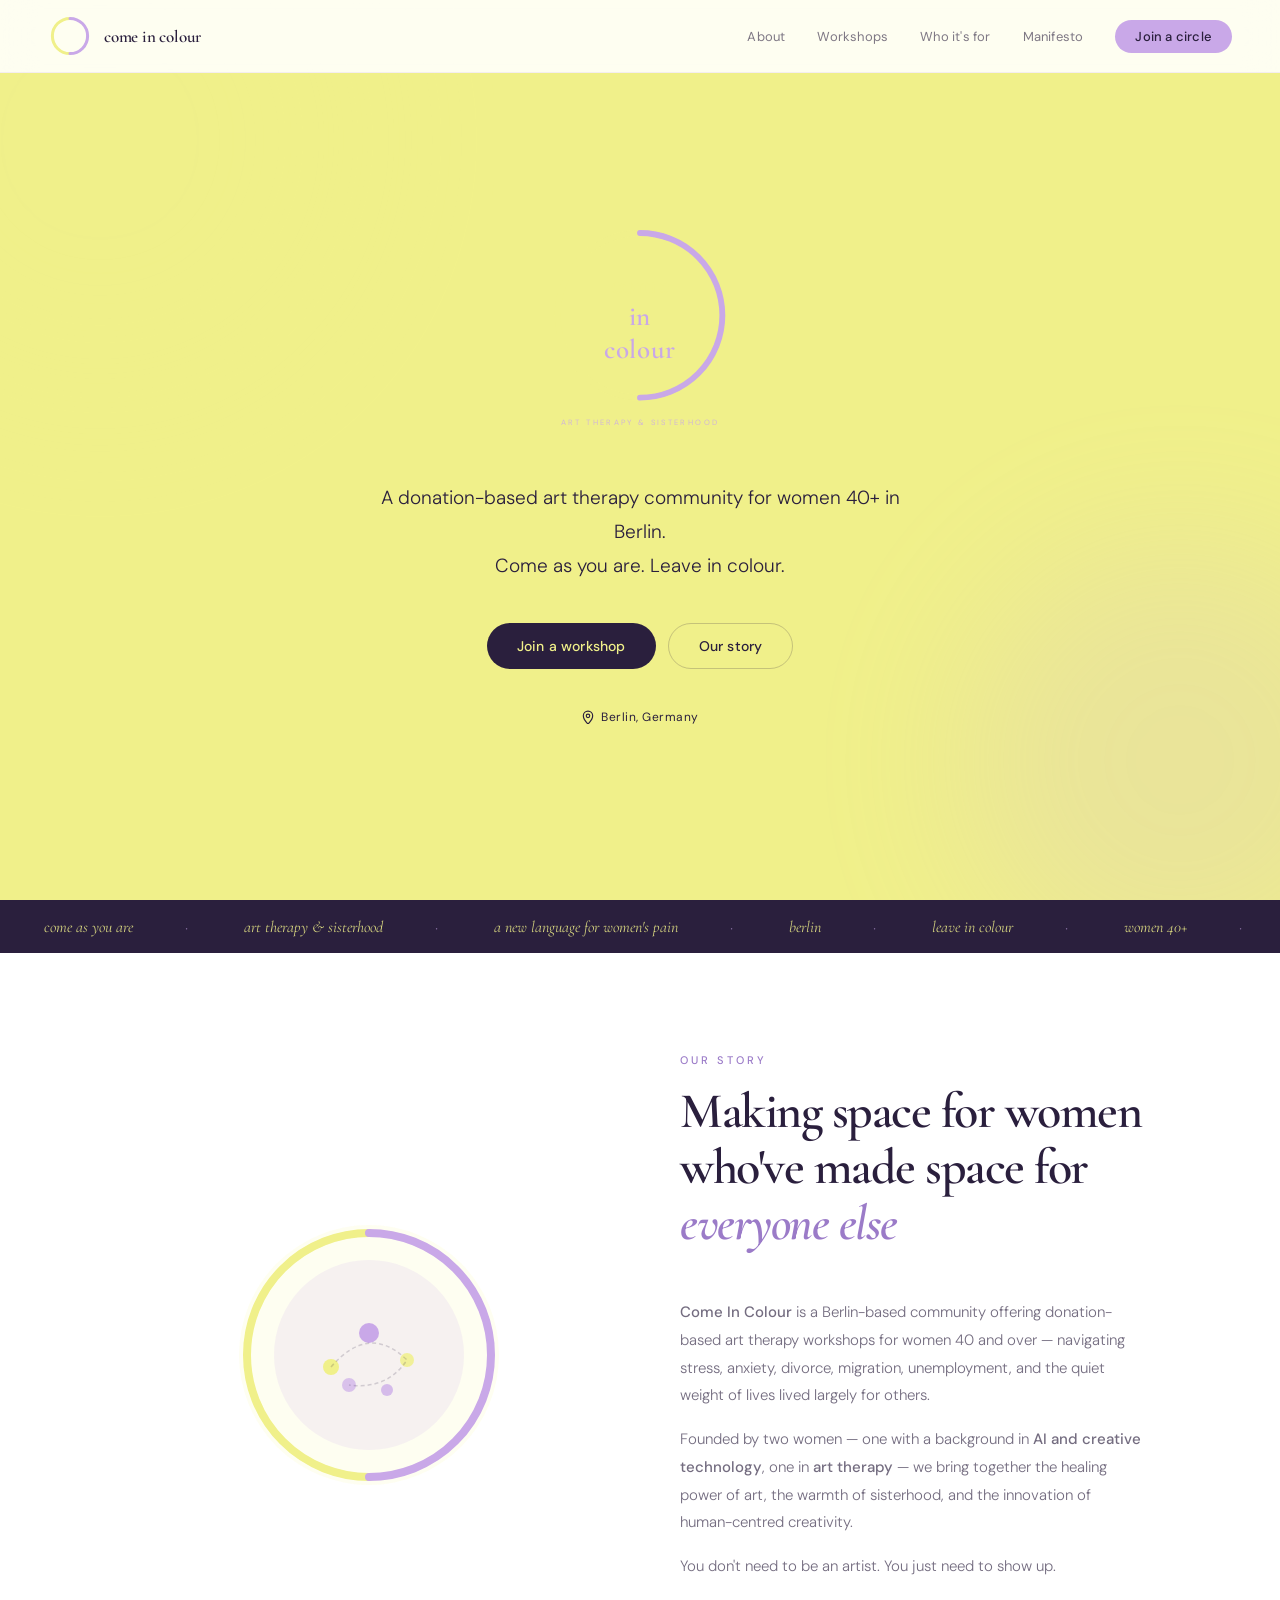
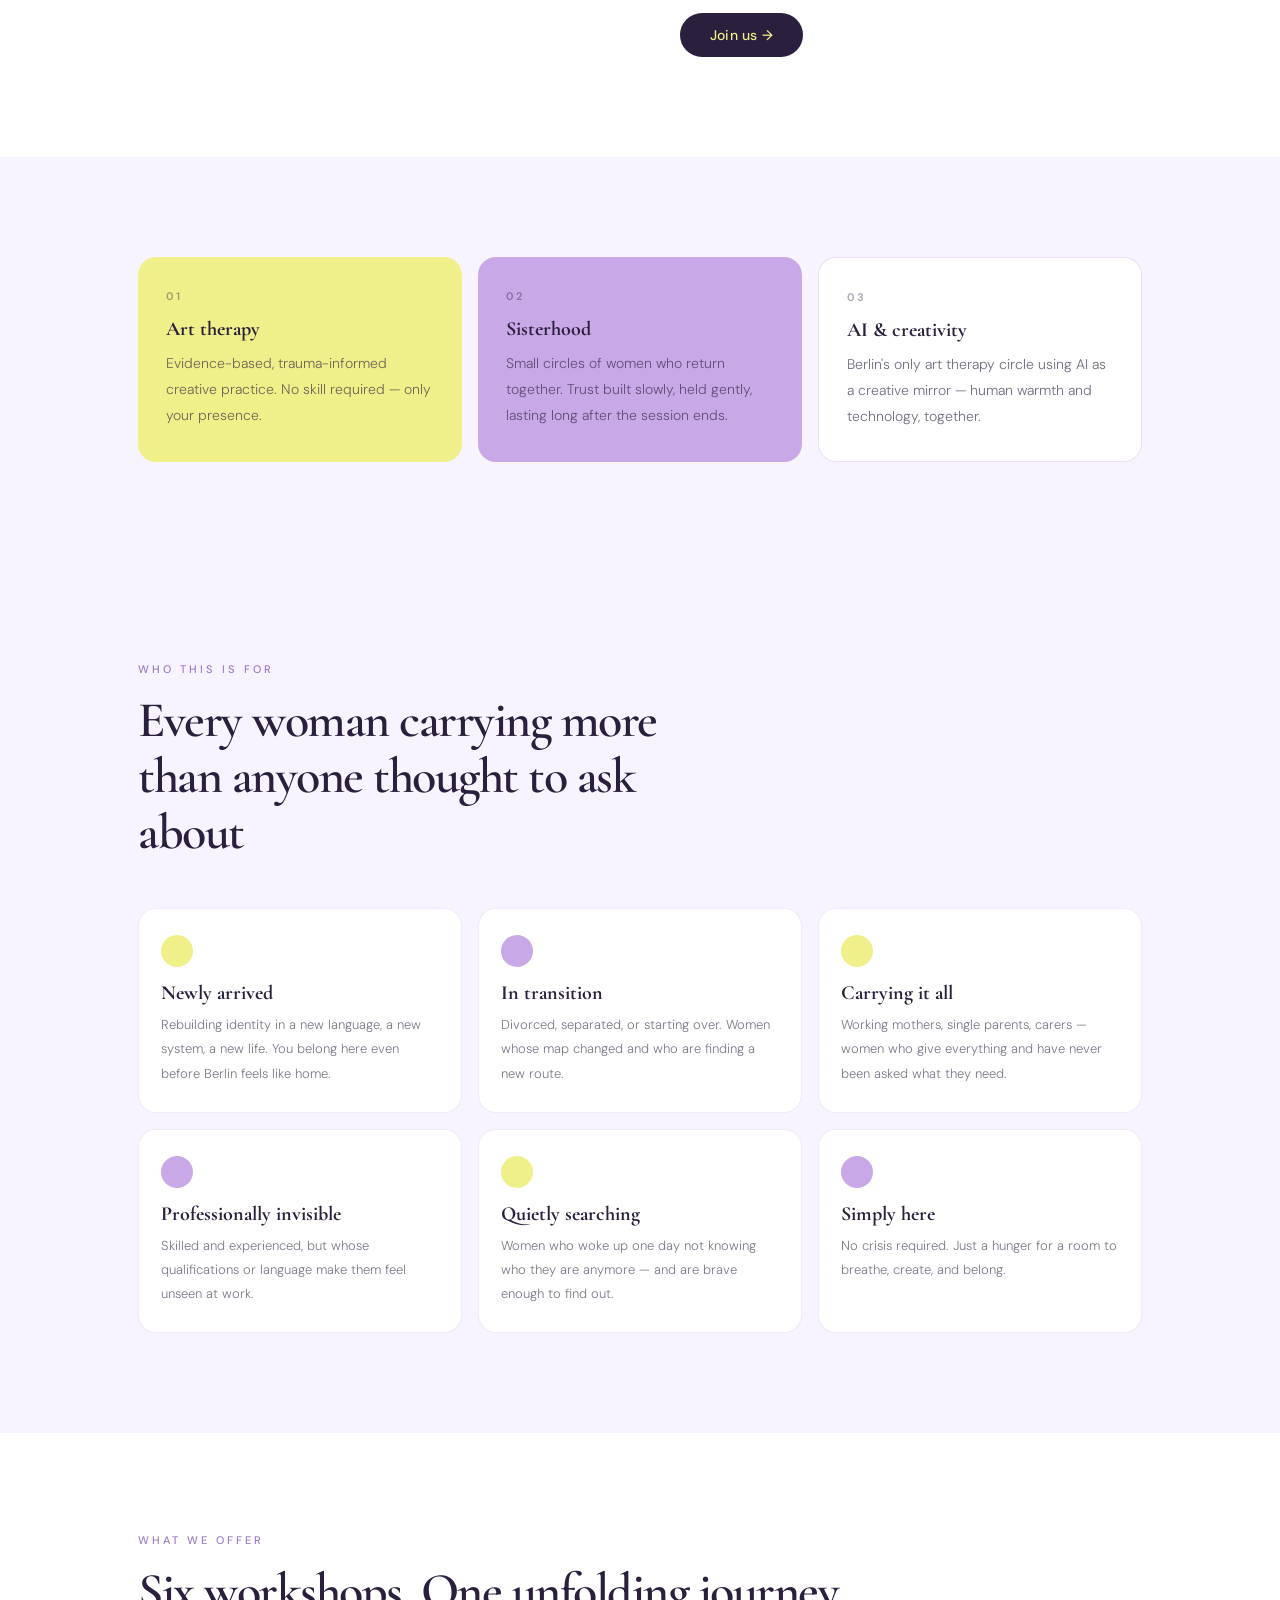
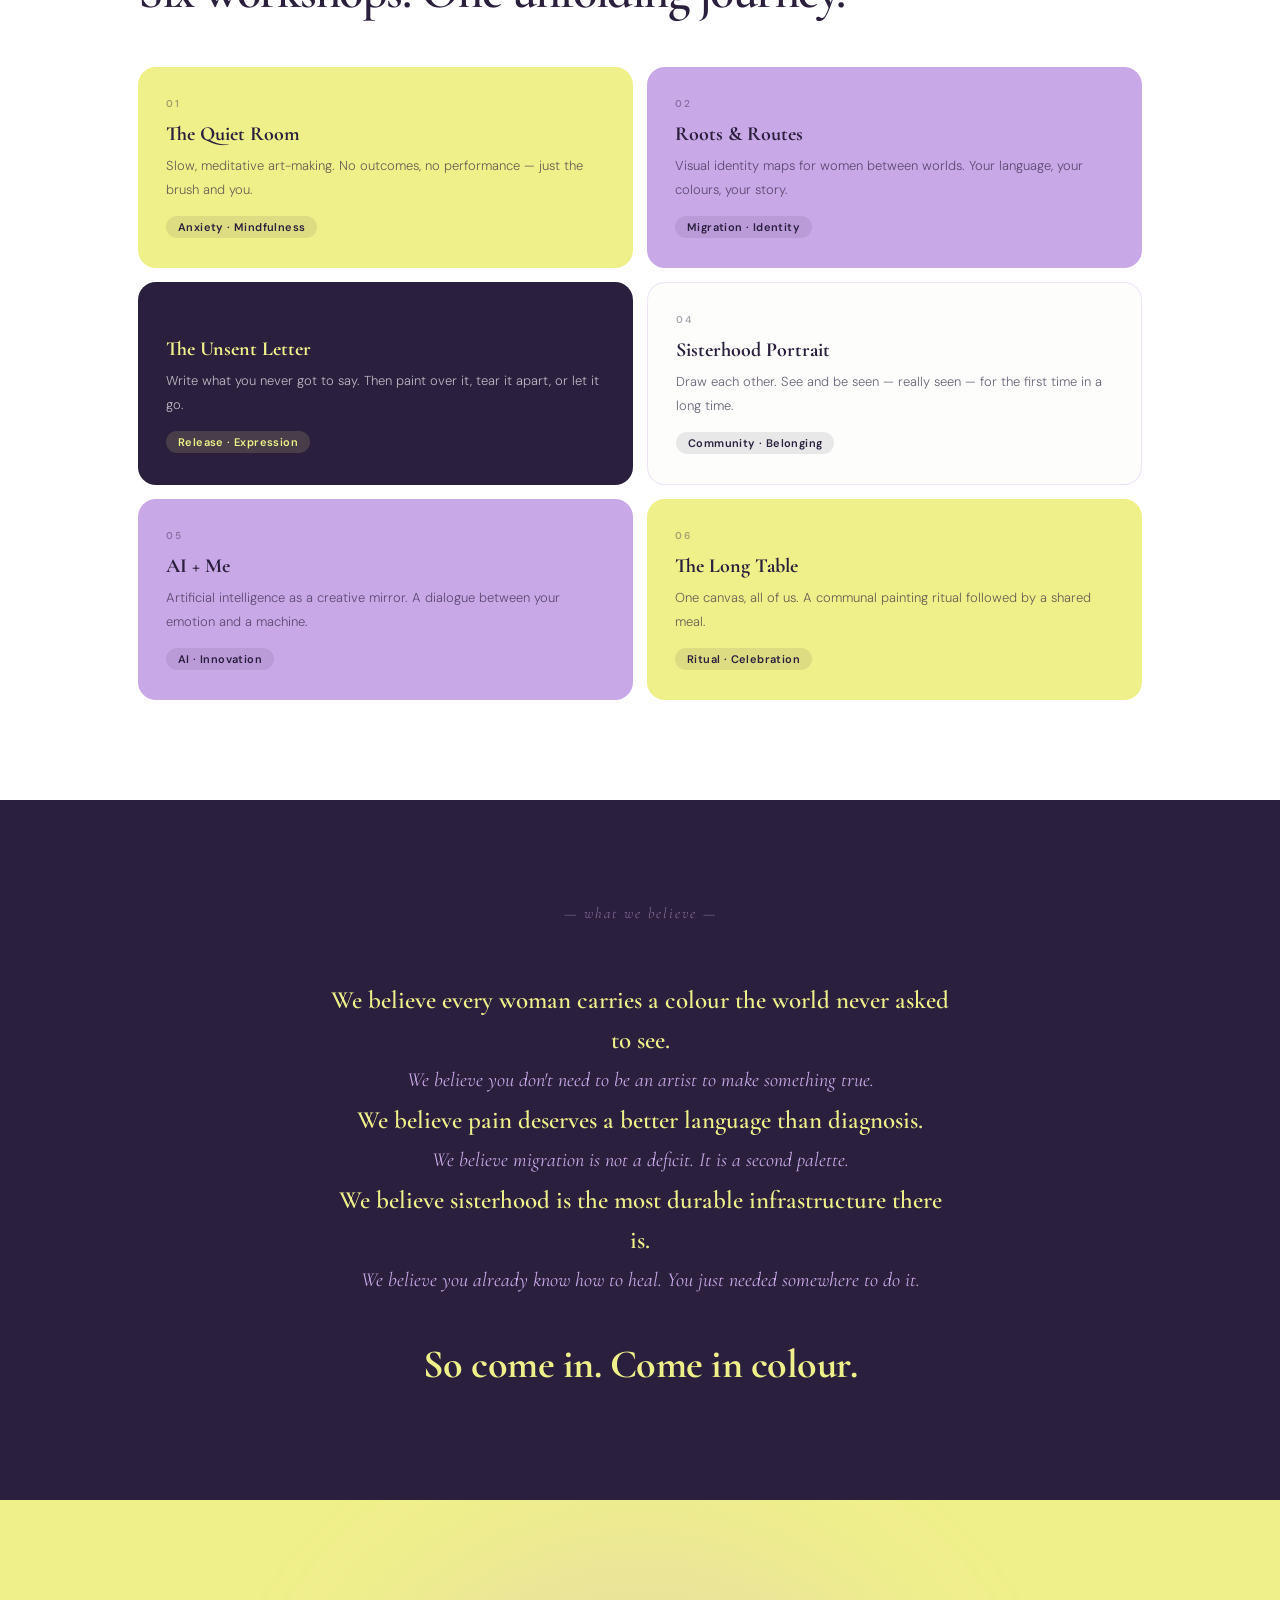
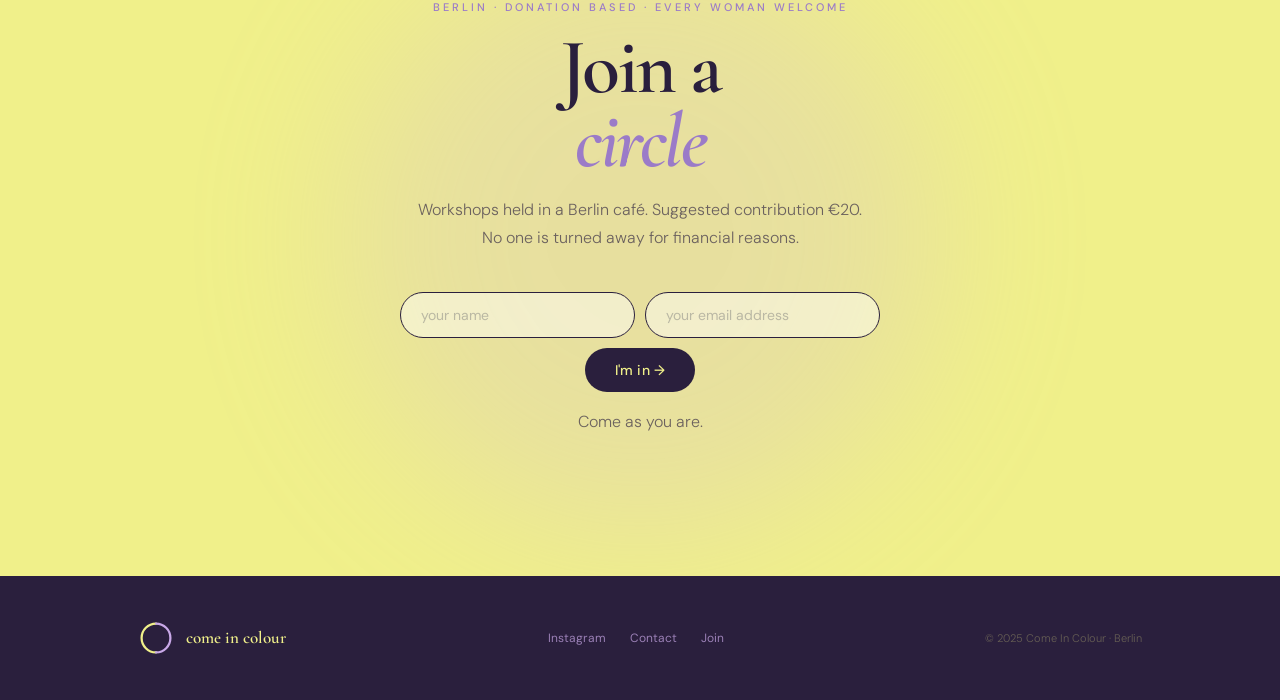
==== commit c184e274: "Revert "Refine site to calm emotional space" This reverts commit e865bb6d1f749e6d4554acde45703c82dd0" ====
--- a/index.html
+++ b/index.html
@@ -1,11 +1,12 @@
 <!DOCTYPE html>
-<html lang="en" data-lang="en">
+<html lang="en">
 <head>
   <meta charset="UTF-8" />
   <meta name="viewport" content="width=device-width, initial-scale=1.0" />
   <meta name="description" content="Come In Colour — donation-based art therapy workshops for women 40+ in Berlin. Art, empathy, and sisterhood." />
   <meta property="og:title" content="Come In Colour · Berlin" />
   <meta property="og:description" content="Art therapy & sisterhood for women 40+ in Berlin. Come as you are. Leave in colour." />
+  <meta property="og:image" content="images/og-image.jpg" />
   <meta property="og:url" content="https://comeincolour.org" />
   <title>Come In Colour · Art Therapy & Sisterhood · Berlin</title>
   <link rel="preconnect" href="https://fonts.googleapis.com" />
@@ -18,59 +19,53 @@
   <!-- ── NAVIGATION ── -->
   <nav id="nav">
     <a href="#hero" class="nav-logo" aria-label="Come In Colour home">
-      <svg viewBox="0 0 80 80" xmlns="http://www.w3.org/2000/svg" width="36" height="36" aria-hidden="true">
+      <svg viewBox="0 0 80 80" xmlns="http://www.w3.org/2000/svg" width="44" height="44" aria-hidden="true">
         <path d="M 40 8 A 32 32 0 0 0 8 40 A 32 32 0 0 0 40 72" stroke="#F0F08A" stroke-width="5.5" fill="none" stroke-linecap="round"/>
         <path d="M 40 8 A 32 32 0 0 1 72 40 A 32 32 0 0 1 40 72" stroke="#C9A8E8" stroke-width="5.5" fill="none" stroke-linecap="round"/>
       </svg>
       <span>come in colour</span>
     </a>
-    <div class="nav-right">
-      <div class="nav-links" id="navLinks">
-        <a href="#about" data-i18n="nav.about">About</a>
-        <a href="#workshops" data-i18n="nav.workshops">Workshops</a>
-        <a href="#who" data-i18n="nav.who">Who it's for</a>
-        <a href="#manifesto" data-i18n="nav.manifesto">Manifesto</a>
-        <a href="#join" class="nav-cta" data-i18n="nav.join">Come along</a>
-      </div>
-      <div class="lang-toggle" aria-label="Language toggle">
-        <button class="lang-btn active" data-lang-btn="en">EN</button>
-        <span class="lang-sep">/</span>
-        <button class="lang-btn" data-lang-btn="de">DE</button>
-      </div>
-      <button class="nav-toggle" id="navToggle" aria-label="Open menu" aria-expanded="false">
-        <span></span><span></span><span></span>
-      </button>
+    <button class="nav-toggle" id="navToggle" aria-label="Open menu" aria-expanded="false">
+      <span></span><span></span><span></span>
+    </button>
+    <div class="nav-links" id="navLinks">
+      <a href="#about">About</a>
+      <a href="#workshops">Workshops</a>
+      <a href="#who">Who it's for</a>
+      <a href="#manifesto">Manifesto</a>
+      <a href="#join" class="nav-cta">Join a circle</a>
     </div>
   </nav>
 
   <!-- ── HERO ── -->
   <section class="hero" id="hero">
-    <div class="narrow hero-inner">
-      <div class="hero-logo" data-animate="fadeUp">
-        <svg viewBox="0 0 340 390" xmlns="http://www.w3.org/2000/svg" width="180" height="207" aria-label="Come In Colour logo">
-          <path d="M 170 30 A 140 140 0 0 0 30 170 A 140 140 0 0 0 170 310" stroke="#F0F08A" stroke-width="10" fill="none" stroke-linecap="round"/>
-          <path d="M 170 30 A 140 140 0 0 1 310 170 A 140 140 0 0 1 170 310" stroke="#C9A8E8" stroke-width="10" fill="none" stroke-linecap="round"/>
-          <text x="170" y="132" text-anchor="middle" font-family="Cormorant Garamond, Georgia, serif" font-size="46" font-weight="600" fill="#F0F08A" letter-spacing="1">come</text>
-          <text x="170" y="187" text-anchor="middle" font-family="Cormorant Garamond, Georgia, serif" font-size="46" font-weight="600" fill="#C9A8E8" letter-spacing="1">in</text>
-          <text x="170" y="242" text-anchor="middle" font-family="Cormorant Garamond, Georgia, serif" font-size="46" font-weight="600" fill="#C9A8E8" letter-spacing="1">colour</text>
-          <text x="170" y="356" text-anchor="middle" font-family="DM Sans, sans-serif" font-size="13" fill="#C9A8E8" letter-spacing="4" opacity="0.7">ART THERAPY &amp; SISTERHOOD</text>
-        </svg>
-      </div>
-
-      <p class="hero-sub" data-animate="fadeUp" data-delay="0.2" data-i18n-html="hero.sub">
-        A donation-based art therapy community for women 40+ in Berlin.<br>
-        Come as you are. Leave in colour.
-      </p>
-
-      <div class="hero-btns" data-animate="fadeUp" data-delay="0.35">
-        <a href="#join" class="btn-soft btn-soft--fill" data-i18n="hero.btn.join">Join us</a>
-        <a href="#about" class="btn-soft btn-soft--ghost" data-i18n="hero.btn.story">Our story</a>
-      </div>
-
-      <div class="hero-location" data-animate="fadeUp" data-delay="0.5">
-        <svg width="12" height="12" viewBox="0 0 24 24" fill="none" stroke="currentColor" stroke-width="2" aria-hidden="true"><circle cx="12" cy="10" r="3"/><path d="M12 2a8 8 0 0 0-8 8c0 5.4 7.4 13.5 7.7 13.8a.4.4 0 0 0 .6 0C12.6 23.5 20 15.4 20 10a8 8 0 0 0-8-8z"/></svg>
-        <span data-i18n="hero.location">Berlin, Germany</span>
-      </div>
+    <div class="hero-blob hero-blob--lemon" aria-hidden="true"></div>
+    <div class="hero-blob hero-blob--lavender" aria-hidden="true"></div>
+
+    <div class="hero-logo" data-animate="fadeUp">
+      <svg viewBox="0 0 340 390" xmlns="http://www.w3.org/2000/svg" width="200" height="230" aria-label="Come In Colour logo">
+        <path d="M 170 30 A 140 140 0 0 0 30 170 A 140 140 0 0 0 170 310" stroke="#F0F08A" stroke-width="10" fill="none" stroke-linecap="round"/>
+        <path d="M 170 30 A 140 140 0 0 1 310 170 A 140 140 0 0 1 170 310" stroke="#C9A8E8" stroke-width="10" fill="none" stroke-linecap="round"/>
+        <text x="170" y="132" text-anchor="middle" font-family="Cormorant Garamond, Georgia, serif" font-size="46" font-weight="600" fill="#F0F08A" letter-spacing="1">come</text>
+        <text x="170" y="187" text-anchor="middle" font-family="Cormorant Garamond, Georgia, serif" font-size="46" font-weight="600" fill="#C9A8E8" letter-spacing="1">in</text>
+        <text x="170" y="242" text-anchor="middle" font-family="Cormorant Garamond, Georgia, serif" font-size="46" font-weight="600" fill="#C9A8E8" letter-spacing="1">colour</text>
+        <text x="170" y="356" text-anchor="middle" font-family="DM Sans, sans-serif" font-size="13" fill="#C9A8E8" letter-spacing="4" opacity="0.8">ART THERAPY &amp; SISTERHOOD</text>
+      </svg>
+    </div>
+
+    <p class="hero-sub" data-animate="fadeUp" data-delay="0.2">
+      A donation-based art therapy community for women 40+ in Berlin.<br>
+      Come as you are. Leave in colour.
+    </p>
+
+    <div class="hero-btns" data-animate="fadeUp" data-delay="0.35">
+      <a href="#join" class="btn btn--fill">Join a workshop</a>
+      <a href="#about" class="btn btn--ghost">Our story</a>
+    </div>
+
+    <div class="hero-location" data-animate="fadeUp" data-delay="0.5">
+      <svg width="14" height="14" viewBox="0 0 24 24" fill="none" stroke="currentColor" stroke-width="2" aria-hidden="true"><circle cx="12" cy="10" r="3"/><path d="M12 2a8 8 0 0 0-8 8c0 5.4 7.4 13.5 7.7 13.8a.4.4 0 0 0 .6 0C12.6 23.5 20 15.4 20 10a8 8 0 0 0-8-8z"/></svg>
+      Berlin, Germany
     </div>
   </section>
 
@@ -93,189 +88,188 @@
   </div>
 
   <!-- ── ABOUT ── -->
-  <section class="section" id="about">
-    <div class="narrow">
-      <span class="eyebrow" data-i18n="about.eyebrow">Our story</span>
-      <h2 data-i18n-html="about.heading">Making space for women who've made space for <em>everyone else</em></h2>
-      <p data-i18n-html="about.p1"><strong>Come In Colour</strong> is a Berlin-based community offering donation-based art therapy workshops for women 40 and over — navigating stress, anxiety, divorce, migration, unemployment, and the quiet weight of lives lived largely for others.</p>
-      <p data-i18n-html="about.p2">Founded by two women — one with a background in <strong>AI and creative technology</strong>, one in <strong>art therapy</strong> — we bring together the healing power of art, the warmth of sisterhood, and the innovation of human-centred creativity.</p>
-      <p data-i18n="about.p3">You don't need to be an artist. You just need to show up.</p>
+  <section class="about section" id="about">
+    <div class="container about__grid">
+      <div class="about__art" data-animate="fadeLeft">
+        <svg viewBox="0 0 300 300" xmlns="http://www.w3.org/2000/svg" width="100%" height="100%" style="max-width:300px" aria-hidden="true">
+          <circle cx="150" cy="150" r="130" fill="#F0F08A" opacity="0.12"/>
+          <circle cx="150" cy="150" r="95" fill="#C9A8E8" opacity="0.15"/>
+          <path d="M 150 28 A 122 122 0 0 0 28 150 A 122 122 0 0 0 150 272" stroke="#F0F08A" stroke-width="8" fill="none" stroke-linecap="round"/>
+          <path d="M 150 28 A 122 122 0 0 1 272 150 A 122 122 0 0 1 150 272" stroke="#C9A8E8" stroke-width="8" fill="none" stroke-linecap="round"/>
+          <circle cx="112" cy="162" r="8" fill="#F0F08A"/>
+          <circle cx="150" cy="128" r="10" fill="#C9A8E8"/>
+          <circle cx="188" cy="155" r="7" fill="#F0F08A" opacity="0.85"/>
+          <circle cx="168" cy="185" r="6" fill="#C9A8E8" opacity="0.75"/>
+          <circle cx="130" cy="180" r="7" fill="#C9A8E8" opacity="0.65"/>
+          <path d="M 112 162 Q 150 118 188 155 Q 168 185 130 180" stroke="#2a1f3d" stroke-width="1.5" fill="none" stroke-dasharray="4 3" opacity="0.18"/>
+        </svg>
+      </div>
+      <div class="about__text" data-animate="fadeRight">
+        <span class="eyebrow">Our story</span>
+        <h2>Making space for women who've made space for <em>everyone else</em></h2>
+        <p><strong>Come In Colour</strong> is a Berlin-based community offering donation-based art therapy workshops for women 40 and over — navigating stress, anxiety, divorce, migration, unemployment, and the quiet weight of lives lived largely for others.</p>
+        <p>Founded by two women — one with a background in <strong>AI and creative technology</strong>, one in <strong>art therapy</strong> — we bring together the healing power of art, the warmth of sisterhood, and the innovation of human-centred creativity.</p>
+        <p>You don't need to be an artist. You just need to show up.</p>
+        <a href="#join" class="btn btn--fill" style="margin-top: 2rem; display: inline-block;">Join us →</a>
+      </div>
     </div>
   </section>
 
   <!-- ── PILLARS ── -->
-  <section class="section section--lemon">
-    <div class="narrow">
-      <ol class="pillars-list">
-        <li data-animate="fadeUp">
-          <h3 data-i18n="pillar1.title">Art therapy</h3>
-          <p data-i18n="pillar1.body">Evidence-based, trauma-informed creative practice. No skill required — only your presence.</p>
-        </li>
-        <li data-animate="fadeUp" data-delay="0.12">
-          <h3 data-i18n="pillar2.title">Sisterhood</h3>
-          <p data-i18n="pillar2.body">Small circles of women who return together. Trust built slowly, held gently, lasting long after the session ends.</p>
-        </li>
-        <li data-animate="fadeUp" data-delay="0.24">
-          <h3 data-i18n="pillar3.title">AI &amp; creativity</h3>
-          <p data-i18n="pillar3.body">Berlin's only art therapy circle using AI as a creative mirror — human warmth and technology, together.</p>
-        </li>
-      </ol>
-    </div>
-  </section>
-
-  <!-- ── PHOTO ── -->
-  <div class="photo-section">
-    <div class="photo-overlay"></div>
-    <blockquote class="photo-quote" data-i18n-html="photo.quote">
-      <em>You already know how to heal.<br>You just needed somewhere to do it.</em>
-    </blockquote>
-  </div>
+  <section class="pillars section">
+    <div class="container pillars__grid">
+      <div class="pillar pillar--lemon" data-animate="fadeUp" data-delay="0">
+        <div class="pillar__num">01</div>
+        <h3>Art therapy</h3>
+        <p>Evidence-based, trauma-informed creative practice. No skill required — only your presence.</p>
+      </div>
+      <div class="pillar pillar--lavender" data-animate="fadeUp" data-delay="0.1">
+        <div class="pillar__num">02</div>
+        <h3>Sisterhood</h3>
+        <p>Small circles of women who return together. Trust built slowly, held gently, lasting long after the session ends.</p>
+      </div>
+      <div class="pillar pillar--outline" data-animate="fadeUp" data-delay="0.2">
+        <div class="pillar__num">03</div>
+        <h3>AI &amp; creativity</h3>
+        <p>Berlin's only art therapy circle using AI as a creative mirror — human warmth and technology, together.</p>
+      </div>
+    </div>
+  </section>
 
   <!-- ── WHO IT'S FOR ── -->
-  <section class="section" id="who">
-    <div class="narrow">
-      <span class="eyebrow" data-i18n="who.eyebrow">Who this is for</span>
-      <h2 data-i18n="who.heading">Every woman carrying more than anyone thought to ask about</h2>
-      <ul class="who-list">
-        <li data-animate="fadeUp">
-          <h3 data-i18n="who1.title">Newly arrived</h3>
-          <p data-i18n="who1.body">Rebuilding identity in a new language, a new system, a new life. You belong here even before Berlin feels like home.</p>
-        </li>
-        <li data-animate="fadeUp" data-delay="0.08">
-          <h3 data-i18n="who2.title">In transition</h3>
-          <p data-i18n="who2.body">Divorced, separated, or starting over. Women whose map changed and who are finding a new route.</p>
-        </li>
-        <li data-animate="fadeUp" data-delay="0.16">
-          <h3 data-i18n="who3.title">Carrying it all</h3>
-          <p data-i18n="who3.body">Working mothers, single parents, carers — women who give everything and have never been asked what they need.</p>
-        </li>
-        <li data-animate="fadeUp" data-delay="0.24">
-          <h3 data-i18n="who4.title">Professionally invisible</h3>
-          <p data-i18n="who4.body">Skilled and experienced, but whose qualifications or language make them feel unseen at work.</p>
-        </li>
-        <li data-animate="fadeUp" data-delay="0.32">
-          <h3 data-i18n="who5.title">Quietly searching</h3>
-          <p data-i18n="who5.body">Women who woke up one day not knowing who they are anymore — and are brave enough to find out.</p>
-        </li>
-        <li data-animate="fadeUp" data-delay="0.40">
-          <h3 data-i18n="who6.title">Simply here</h3>
-          <p data-i18n="who6.body">No crisis required. Just a hunger for a room to breathe, create, and belong.</p>
-        </li>
-      </ul>
+  <section class="who section" id="who">
+    <div class="container">
+      <span class="eyebrow">Who this is for</span>
+      <h2>Every woman carrying more than anyone thought to ask about</h2>
+      <div class="who__grid">
+        <article class="who-card" data-animate="fadeUp" data-delay="0">
+          <div class="who-card__dot who-card__dot--lemon"></div>
+          <h3>Newly arrived</h3>
+          <p>Rebuilding identity in a new language, a new system, a new life. You belong here even before Berlin feels like home.</p>
+        </article>
+        <article class="who-card" data-animate="fadeUp" data-delay="0.08">
+          <div class="who-card__dot who-card__dot--lavender"></div>
+          <h3>In transition</h3>
+          <p>Divorced, separated, or starting over. Women whose map changed and who are finding a new route.</p>
+        </article>
+        <article class="who-card" data-animate="fadeUp" data-delay="0.16">
+          <div class="who-card__dot who-card__dot--lemon"></div>
+          <h3>Carrying it all</h3>
+          <p>Working mothers, single parents, carers — women who give everything and have never been asked what they need.</p>
+        </article>
+        <article class="who-card" data-animate="fadeUp" data-delay="0.24">
+          <div class="who-card__dot who-card__dot--lavender"></div>
+          <h3>Professionally invisible</h3>
+          <p>Skilled and experienced, but whose qualifications or language make them feel unseen at work.</p>
+        </article>
+        <article class="who-card" data-animate="fadeUp" data-delay="0.32">
+          <div class="who-card__dot who-card__dot--lemon"></div>
+          <h3>Quietly searching</h3>
+          <p>Women who woke up one day not knowing who they are anymore — and are brave enough to find out.</p>
+        </article>
+        <article class="who-card" data-animate="fadeUp" data-delay="0.4">
+          <div class="who-card__dot who-card__dot--lavender"></div>
+          <h3>Simply here</h3>
+          <p>No crisis required. Just a hunger for a room to breathe, create, and belong.</p>
+        </article>
+      </div>
     </div>
   </section>
 
   <!-- ── WORKSHOPS ── -->
-  <section class="section section--lavender" id="workshops">
-    <div class="narrow">
-      <span class="eyebrow" data-i18n="ws.eyebrow">What we offer</span>
-      <h2 data-i18n="ws.heading">Six workshops. One unfolding journey.</h2>
-      <ol class="workshops-list">
-        <li data-animate="fadeUp">
-          <span class="ws-num">01</span>
-          <div>
-            <h3 data-i18n="ws1.title">The Quiet Room</h3>
-            <p data-i18n="ws1.body">Slow, meditative art-making. No outcomes, no performance — just the brush and you.</p>
-          </div>
-        </li>
-        <li data-animate="fadeUp" data-delay="0.07">
-          <span class="ws-num">02</span>
-          <div>
-            <h3 data-i18n="ws2.title">Roots &amp; Routes</h3>
-            <p data-i18n="ws2.body">Visual identity maps for women between worlds. Your language, your colours, your story.</p>
-          </div>
-        </li>
-        <li data-animate="fadeUp" data-delay="0.14">
-          <span class="ws-num">03</span>
-          <div>
-            <h3 data-i18n="ws3.title">The Unsent Letter</h3>
-            <p data-i18n="ws3.body">Write what you never got to say. Then paint over it, tear it apart, or let it go.</p>
-          </div>
-        </li>
-        <li data-animate="fadeUp" data-delay="0.21">
-          <span class="ws-num">04</span>
-          <div>
-            <h3 data-i18n="ws4.title">Sisterhood Portrait</h3>
-            <p data-i18n="ws4.body">Draw each other. See and be seen — really seen — for the first time in a long time.</p>
-          </div>
-        </li>
-        <li data-animate="fadeUp" data-delay="0.28">
-          <span class="ws-num">05</span>
-          <div>
-            <h3 data-i18n="ws5.title">AI + Me</h3>
-            <p data-i18n="ws5.body">Artificial intelligence as a creative mirror. A dialogue between your emotion and a machine.</p>
-          </div>
-        </li>
-        <li data-animate="fadeUp" data-delay="0.35">
-          <span class="ws-num">06</span>
-          <div>
-            <h3 data-i18n="ws6.title">The Long Table</h3>
-            <p data-i18n="ws6.body">One canvas, all of us. A communal painting ritual followed by a shared meal.</p>
-          </div>
-        </li>
-      </ol>
+  <section class="workshops section" id="workshops">
+    <div class="container">
+      <span class="eyebrow">What we offer</span>
+      <h2>Six workshops. One unfolding journey.</h2>
+      <div class="ws__grid">
+        <article class="ws-card ws-card--lemon" data-animate="fadeUp" data-delay="0">
+          <div class="ws-card__num">01</div>
+          <h3>The Quiet Room</h3>
+          <p>Slow, meditative art-making. No outcomes, no performance — just the brush and you.</p>
+          <span class="tag">Anxiety · Mindfulness</span>
+        </article>
+        <article class="ws-card ws-card--lavender" data-animate="fadeUp" data-delay="0.08">
+          <div class="ws-card__num">02</div>
+          <h3>Roots &amp; Routes</h3>
+          <p>Visual identity maps for women between worlds. Your language, your colours, your story.</p>
+          <span class="tag">Migration · Identity</span>
+        </article>
+        <article class="ws-card ws-card--dark" data-animate="fadeUp" data-delay="0.16">
+          <div class="ws-card__num">03</div>
+          <h3>The Unsent Letter</h3>
+          <p>Write what you never got to say. Then paint over it, tear it apart, or let it go.</p>
+          <span class="tag tag--light">Release · Expression</span>
+        </article>
+        <article class="ws-card ws-card--outline" data-animate="fadeUp" data-delay="0.24">
+          <div class="ws-card__num">04</div>
+          <h3>Sisterhood Portrait</h3>
+          <p>Draw each other. See and be seen — really seen — for the first time in a long time.</p>
+          <span class="tag">Community · Belonging</span>
+        </article>
+        <article class="ws-card ws-card--lavender" data-animate="fadeUp" data-delay="0.32">
+          <div class="ws-card__num">05</div>
+          <h3>AI + Me</h3>
+          <p>Artificial intelligence as a creative mirror. A dialogue between your emotion and a machine.</p>
+          <span class="tag">AI · Innovation</span>
+        </article>
+        <article class="ws-card ws-card--lemon" data-animate="fadeUp" data-delay="0.4">
+          <div class="ws-card__num">06</div>
+          <h3>The Long Table</h3>
+          <p>One canvas, all of us. A communal painting ritual followed by a shared meal.</p>
+          <span class="tag">Ritual · Celebration</span>
+        </article>
+      </div>
     </div>
   </section>
 
   <!-- ── MANIFESTO ── -->
   <section class="manifesto section" id="manifesto">
-    <div class="narrow manifesto__inner">
-      <p class="manifesto__label" data-i18n="manifesto.label">— what we believe —</p>
+    <div class="container manifesto__inner">
+      <p class="manifesto__label">— what we believe —</p>
       <div class="manifesto__lines">
-        <p class="m-line" data-i18n="m1">We believe every woman carries a colour the world never asked to see.</p>
-        <p class="m-line m-line--alt" data-i18n="m2">We believe you don't need to be an artist to make something true.</p>
-        <p class="m-line" data-i18n="m3">We believe pain deserves a better language than diagnosis.</p>
-        <p class="m-line m-line--alt" data-i18n="m4">We believe migration is not a deficit. It is a second palette.</p>
-        <p class="m-line" data-i18n="m5">We believe sisterhood is the most durable infrastructure there is.</p>
-        <p class="m-line m-line--alt" data-i18n="m6">We believe you already know how to heal. You just needed somewhere to do it.</p>
-        <p class="m-line m-line--final" data-i18n="m7">So come in. Come in colour.</p>
-      </div>
-    </div>
-  </section>
-
-  <!-- ── NEXT GATHERING ── -->
-  <section class="section gathering" id="gathering">
-    <div class="narrow">
-      <span class="eyebrow" data-i18n="gathering.eyebrow">Next gathering</span>
-      <p class="gathering-date" data-i18n="gathering.date">Saturday, 16 May 2026</p>
-      <p class="gathering-time" data-i18n="gathering.time">14:00 – 17:00</p>
-      <p class="gathering-place" data-i18n="gathering.place">Mitte, Berlin</p>
-      <p class="gathering-note" data-i18n="gathering.note">Suggested donation €20. No one is turned away.</p>
-      <a href="#join" class="btn-soft btn-soft--fill" data-i18n="gathering.cta">Join us</a>
+        <p class="m-line">We believe every woman carries a colour the world never asked to see.</p>
+        <p class="m-line m-line--alt">We believe you don't need to be an artist to make something true.</p>
+        <p class="m-line">We believe pain deserves a better language than diagnosis.</p>
+        <p class="m-line m-line--alt">We believe migration is not a deficit. It is a second palette.</p>
+        <p class="m-line">We believe sisterhood is the most durable infrastructure there is.</p>
+        <p class="m-line m-line--alt">We believe you already know how to heal. You just needed somewhere to do it.</p>
+        <p class="m-line m-line--final">So come in. Come in colour.</p>
+      </div>
     </div>
   </section>
 
   <!-- ── JOIN ── -->
-  <section class="section join" id="join">
-    <div class="narrow">
-      <span class="eyebrow" data-i18n="join.eyebrow">Berlin · Donation based · Every woman welcome</span>
-      <h2 data-i18n-html="join.heading">Join a<br><em>circle</em></h2>
-      <p data-i18n-html="join.sub">We'll let you know about the next gathering.<br>No commitment. Just a gentle hello.</p>
-      <form class="join-form" id="joinForm" novalidate>
-        <input type="text" name="name" autocomplete="name" data-i18n-placeholder="form.name" placeholder="your name, if you'd like to share" />
-        <input type="email" name="email" autocomplete="email" required data-i18n-placeholder="form.email" placeholder="your email address" />
-        <button type="submit" class="btn-soft btn-soft--fill" data-i18n="form.submit">I'll come</button>
+  <section class="join section" id="join">
+    <div class="join__blob" aria-hidden="true"></div>
+    <div class="container join__inner">
+      <span class="eyebrow">Berlin · Donation based · Every woman welcome</span>
+      <h2>Join a<br><em>circle</em></h2>
+      <p>Workshops held in a Berlin café. Suggested contribution €20.<br>No one is turned away for financial reasons.</p>
+      <form class="join__form" id="joinForm" novalidate>
+        <input type="text" name="name" placeholder="your name" autocomplete="name" />
+        <input type="email" name="email" placeholder="your email address" autocomplete="email" required />
+        <button type="submit" class="btn btn--fill">I'm in →</button>
       </form>
-      <p class="join-note" data-i18n="form.note">Come as you are.</p>
+      <p class="join__note">Come as you are.</p>
     </div>
   </section>
 
   <!-- ── FOOTER ── -->
   <footer class="footer">
-    <div class="narrow footer__inner">
+    <div class="container footer__inner">
       <div class="footer__brand">
-        <svg viewBox="0 0 80 80" xmlns="http://www.w3.org/2000/svg" width="30" height="30" aria-hidden="true">
+        <svg viewBox="0 0 80 80" xmlns="http://www.w3.org/2000/svg" width="36" height="36" aria-hidden="true">
           <path d="M 40 8 A 32 32 0 0 0 8 40 A 32 32 0 0 0 40 72" stroke="#F0F08A" stroke-width="5" fill="none" stroke-linecap="round"/>
           <path d="M 40 8 A 32 32 0 0 1 72 40 A 32 32 0 0 1 40 72" stroke="#C9A8E8" stroke-width="5" fill="none" stroke-linecap="round"/>
         </svg>
         <span>come in colour</span>
       </div>
       <nav class="footer__links" aria-label="Footer navigation">
-        <a href="https://instagram.com/comeincolour.berlin" target="_blank" rel="noopener" data-i18n="footer.instagram">Instagram</a>
-        <a href="mailto:hello@comeincolour.org" data-i18n="footer.contact">Contact</a>
-        <a href="#join" data-i18n="footer.join">Come along</a>
+        <a href="https://instagram.com/comeincolour.berlin" target="_blank" rel="noopener">Instagram</a>
+        <a href="mailto:hello@comeincolour.org">Contact</a>
+        <a href="#join">Join</a>
       </nav>
-      <p class="footer__copy" data-i18n="footer.copy">© 2025 Come In Colour · Berlin</p>
+      <p class="footer__copy">© 2025 Come In Colour · Berlin</p>
     </div>
   </footer>
 
--- a/css/style.css
+++ b/css/style.css
@@ -1,21 +1,31 @@
 /* ─────────────────────────────────────────
    COME IN COLOUR · comeincolour.org
+   Colours: Lemon #F0F08A · Lavender #C9A8E8
    ───────────────────────────────────────── */
 
 /* ── TOKENS ── */
 :root {
-  --lemon:         #F0F08A;
-  --lavender:      #C9A8E8;
-  --lemon-pale:    #fefefc;
-  --lavender-pale: #f7f4ff;
-  --ink:           rgba(42, 31, 61, 0.88);
-  --ink-soft:      rgba(42, 31, 61, 0.50);
-  --ink-faint:     rgba(42, 31, 61, 0.28);
-
-  --font-serif: 'Cormorant Garamond', Georgia, serif;
-  --font-sans:  'DM Sans', system-ui, sans-serif;
-
-  --ease-out: cubic-bezier(0.22, 1, 0.36, 1);
+  --lemon:          #F0F08A;
+  --lavender:       #C9A8E8;
+  --lemon-deep:     #c8c800;
+  --lavender-deep:  #9B7BC8;
+  --dark:           #2a1f3d;
+  --dark-soft:      #3d2f55;
+  --white:          #ffffff;
+  --off-white:      #fdfdfb;
+  --lemon-pale:     #fefefc;
+  --lavender-pale:  #f7f4ff;
+
+  --font-serif:     'Cormorant Garamond', Georgia, serif;
+  --font-sans:      'DM Sans', system-ui, sans-serif;
+
+  --radius-sm:      10px;
+  --radius-md:      18px;
+  --radius-lg:      28px;
+  --radius-pill:    100px;
+
+  --ease-out:       cubic-bezier(0.22, 1, 0.36, 1);
+  --transition:     0.25s var(--ease-out);
 }
 
 /* ── RESET ── */
@@ -23,8 +33,8 @@
 html { scroll-behavior: smooth; font-size: 16px; }
 body {
   font-family: var(--font-sans);
-  background: var(--lemon-pale);
-  color: var(--ink);
+  background: var(--white);
+  color: var(--dark);
   overflow-x: hidden;
   -webkit-font-smoothing: antialiased;
 }
@@ -33,82 +43,97 @@
 button { font-family: inherit; cursor: pointer; border: none; background: none; }
 input { font-family: inherit; }
 
-/* ── NARROW ── */
-.narrow {
+/* ── CONTAINER ── */
+.container {
   width: 100%;
-  max-width: 640px;
+  max-width: 1100px;
   margin: 0 auto;
-  padding: 0 28px;
+  padding: 0 48px;
 }
 
 /* ── SECTION ── */
-.section {
-  padding: 120px 0;
-}
-.section--lemon    { background: var(--lemon); }
-.section--lavender { background: var(--lavender-pale); }
+.section { padding: 100px 0; }
 
 /* ── TYPOGRAPHY ── */
 h2 {
   font-family: var(--font-serif);
-  font-size: clamp(30px, 4vw, 46px);
+  font-size: clamp(32px, 4vw, 50px);
   font-weight: 600;
-  line-height: 1.15;
-  letter-spacing: -0.8px;
-  color: var(--ink);
-  margin-bottom: 36px;
-}
-h2 em {
-  font-style: italic;
-  color: var(--ink-soft);
-}
+  line-height: 1.12;
+  letter-spacing: -1.5px;
+  color: var(--dark);
+  margin-bottom: 48px;
+}
+h2 em { font-style: italic; color: var(--lavender-deep); }
 h3 {
   font-family: var(--font-serif);
   font-size: 20px;
-  font-weight: 600;
-  margin-bottom: 6px;
-  line-height: 1.25;
-  color: var(--ink);
-}
-p {
-  font-size: 15px;
-  line-height: 1.9;
-  font-weight: 300;
-  color: var(--ink);
-}
+  font-weight: 700;
+  margin-bottom: 8px;
+  line-height: 1.2;
+}
+p { font-size: 15px; line-height: 1.85; font-weight: 300; }
 strong { font-weight: 500; }
 
 .eyebrow {
   display: block;
-  font-size: 10px;
+  font-size: 11px;
   font-weight: 500;
   letter-spacing: 3px;
   text-transform: uppercase;
-  color: var(--ink-faint);
-  margin-bottom: 20px;
-}
-
-/* ── SOFT BUTTONS ── */
-.btn-soft {
+  color: var(--lavender-deep);
+  margin-bottom: 16px;
+}
+
+/* ── BUTTONS ── */
+.btn {
+  display: inline-flex;
+  align-items: center;
+  gap: 6px;
+  padding: 13px 30px;
+  border-radius: var(--radius-pill);
+  font-size: 14px;
+  font-weight: 500;
+  letter-spacing: 0.2px;
+  transition: all var(--transition);
+  white-space: nowrap;
+}
+.btn--fill {
+  background: var(--dark);
+  color: var(--lemon);
+}
+.btn--fill:hover {
+  background: var(--lavender-deep);
+  color: var(--white);
+  transform: translateY(-2px);
+}
+.btn--ghost {
+  background: transparent;
+  color: var(--dark);
+  border: 1.5px solid rgba(42,31,61,0.22);
+}
+.btn--ghost:hover {
+  border-color: var(--lavender-deep);
+  color: var(--lavender-deep);
+  transform: translateY(-2px);
+}
+
+/* ── TAGS ── */
+.tag {
   display: inline-block;
-  padding: 12px 28px;
-  border-radius: 100px;
-  font-size: 14px;
-  font-weight: 400;
-  letter-spacing: 0.2px;
-  transition: opacity 0.35s var(--ease-out);
-}
-.btn-soft--fill {
-  background: var(--lavender);
-  color: var(--ink);
-}
-.btn-soft--fill:hover  { opacity: 0.72; }
-.btn-soft--ghost {
-  background: transparent;
-  color: var(--ink-soft);
-  border: 1px solid rgba(42, 31, 61, 0.16);
-}
-.btn-soft--ghost:hover { opacity: 0.6; }
+  margin-top: 14px;
+  font-size: 11px;
+  font-weight: 600;
+  letter-spacing: 0.4px;
+  padding: 4px 12px;
+  border-radius: var(--radius-pill);
+  background: rgba(42,31,61,0.09);
+  color: var(--dark);
+}
+.tag--light {
+  background: rgba(240,240,138,0.2);
+  color: var(--lemon);
+}
 
 /* ── NAVIGATION ── */
 #nav {
@@ -118,55 +143,56 @@
   display: flex;
   align-items: center;
   justify-content: space-between;
-  padding: 16px 36px;
-  background: rgba(254, 254, 252, 0.92);
+  padding: 14px 48px;
+  background: rgba(255,255,255,0.88);
   backdrop-filter: blur(18px);
   -webkit-backdrop-filter: blur(18px);
-  border-bottom: 1px solid rgba(201, 168, 232, 0.14);
-}
+  border-bottom: 1px solid rgba(201,168,232,0.18);
+  transition: box-shadow var(--transition);
+}
+#nav.scrolled { box-shadow: 0 2px 24px rgba(42,31,61,0.06); }
 
 .nav-logo {
   display: flex;
   align-items: center;
-  gap: 10px;
+  gap: 12px;
   font-family: var(--font-serif);
-  font-size: 16px;
+  font-size: 17px;
   font-weight: 600;
-  color: var(--ink);
+  color: var(--dark);
   letter-spacing: -0.2px;
-  transition: opacity 0.3s;
-}
-.nav-logo:hover { opacity: 0.65; }
-
-.nav-right {
-  display: flex;
-  align-items: center;
-  gap: 24px;
-}
+  transition: opacity var(--transition);
+}
+.nav-logo:hover { opacity: 0.75; }
 
 .nav-links {
   display: flex;
   align-items: center;
-  gap: 28px;
+  gap: 32px;
 }
 .nav-links a {
   font-size: 13px;
   font-weight: 400;
-  color: var(--ink-soft);
-  transition: color 0.25s;
-}
-.nav-links a:hover { color: var(--ink); }
+  color: var(--dark);
+  opacity: 0.6;
+  transition: opacity var(--transition);
+  letter-spacing: 0.2px;
+}
+.nav-links a:hover { opacity: 1; }
 
 .nav-cta {
   background: var(--lavender) !important;
-  color: var(--ink) !important;
-  padding: 7px 18px;
-  border-radius: 100px;
-  font-weight: 400 !important;
+  color: var(--dark) !important;
   opacity: 1 !important;
-  transition: opacity 0.25s !important;
-}
-.nav-cta:hover { opacity: 0.72 !important; }
+  padding: 8px 20px;
+  border-radius: var(--radius-pill);
+  font-weight: 500 !important;
+  transition: all var(--transition) !important;
+}
+.nav-cta:hover {
+  background: var(--lemon) !important;
+  transform: scale(1.02);
+}
 
 .nav-toggle {
   display: none;
@@ -176,105 +202,121 @@
 }
 .nav-toggle span {
   display: block;
-  width: 20px;
-  height: 1.5px;
-  background: var(--ink);
+  width: 22px;
+  height: 2px;
+  background: var(--dark);
   border-radius: 2px;
-  transition: all 0.25s;
-}
-
-/* ── LANG TOGGLE ── */
-.lang-toggle {
-  display: flex;
-  align-items: center;
-  gap: 4px;
-}
-.lang-btn {
-  font-size: 11px;
-  font-weight: 500;
-  letter-spacing: 1px;
-  color: var(--ink-faint);
-  padding: 2px 4px;
-  transition: color 0.2s;
-}
-.lang-btn.active,
-.lang-btn:hover { color: var(--ink); }
-.lang-sep {
-  font-size: 11px;
-  color: var(--ink-faint);
+  transition: all var(--transition);
 }
 
 /* ── HERO ── */
 .hero {
   min-height: 100vh;
   display: flex;
+  flex-direction: column;
   align-items: center;
   justify-content: center;
-  padding: 120px 0 80px;
+  padding: 120px 48px 80px;
+  text-align: center;
+  position: relative;
+  overflow: hidden;
   background: var(--lemon);
 }
-.hero-inner {
-  display: flex;
-  flex-direction: column;
-  align-items: center;
-  text-align: center;
-}
-.hero-logo { margin-bottom: 32px; }
+
+.hero-blob {
+  position: absolute;
+  border-radius: 50%;
+  filter: blur(80px);
+  pointer-events: none;
+}
+.hero-blob--lemon {
+  width: 520px;
+  height: 520px;
+  background: var(--lemon);
+  opacity: 0.16;
+  top: -120px;
+  left: -160px;
+  animation: drift 11s ease-in-out infinite;
+}
+.hero-blob--lavender {
+  width: 440px;
+  height: 440px;
+  background: var(--lavender);
+  opacity: 0.16;
+  bottom: -80px;
+  right: -120px;
+  animation: drift 13s ease-in-out infinite reverse;
+}
+@keyframes drift {
+  0%, 100% { transform: translate(0, 0); }
+  50% { transform: translate(22px, -22px); }
+}
+
+.hero-logo {
+  position: relative;
+  z-index: 1;
+  margin-bottom: 36px;
+}
 
 .hero-sub {
-  font-size: clamp(15px, 2vw, 17px);
+  position: relative;
+  z-index: 1;
+  font-size: clamp(16px, 2.2vw, 19px);
   font-weight: 300;
-  color: var(--ink);
-  opacity: 0.72;
-  max-width: 440px;
-  line-height: 1.9;
-  margin-bottom: 36px;
+  color: var(--dark);
+  opacity: 0.7;
+  max-width: 520px;
+  line-height: 1.8;
+  margin-bottom: 40px;
 }
 
 .hero-btns {
-  display: flex;
-  gap: 10px;
+  position: relative;
+  z-index: 1;
+  display: flex;
+  gap: 12px;
   flex-wrap: wrap;
   justify-content: center;
-  margin-bottom: 36px;
+  margin-bottom: 40px;
 }
 
 .hero-location {
+  position: relative;
+  z-index: 1;
   display: flex;
   align-items: center;
   gap: 6px;
-  font-size: 11px;
+  font-size: 12px;
   font-weight: 400;
-  color: var(--ink);
-  opacity: 0.32;
+  color: var(--dark);
+  opacity: 0.38;
   letter-spacing: 0.5px;
 }
 
 /* ── MARQUEE ── */
 .marquee {
-  background: var(--lavender-pale);
-  padding: 14px 0;
+  background: var(--dark);
+  padding: 16px 0;
   overflow: hidden;
   white-space: nowrap;
   user-select: none;
-  border-top: 1px solid rgba(201, 168, 232, 0.2);
-  border-bottom: 1px solid rgba(201, 168, 232, 0.2);
 }
 .marquee__inner {
   display: inline-block;
-  animation: marquee-scroll 38s linear infinite;
+  animation: marquee-scroll 26s linear infinite;
 }
 .marquee__inner span {
   font-family: var(--font-serif);
-  font-size: 15px;
+  font-size: 16px;
   font-style: italic;
-  color: var(--ink);
-  margin: 0 40px;
-  opacity: 0.45;
+  color: var(--lemon);
+  margin: 0 44px;
+  opacity: 0.85;
 }
 .marquee__dot {
   font-style: normal !important;
-  opacity: 0.22 !important;
+  color: var(--lavender) !important;
+  opacity: 0.65 !important;
   margin: 0 8px !important;
 }
 @keyframes marquee-scroll {
@@ -283,212 +325,220 @@
 }
 
 /* ── ABOUT ── */
-#about p { margin-bottom: 20px; }
-#about p:last-of-type { margin-bottom: 0; }
-
-/* ── PILLARS LIST ── */
-.pillars-list {
-  list-style: none;
-  display: flex;
-  flex-direction: column;
-  gap: 52px;
-}
-.pillars-list h3 { margin-bottom: 8px; }
-.pillars-list p  { opacity: 0.68; }
-
-/* ── PHOTO SECTION ── */
-.photo-section {
-  position: relative;
-  width: 100%;
-  height: 380px;
-  background-color: var(--lavender);
-  background-image: url('../images/gathering.jpg');
-  background-size: cover;
-  background-position: center;
-  overflow: hidden;
-}
-.photo-overlay {
-  position: absolute;
-  inset: 0;
-  background: var(--lavender);
+.about__grid {
+  display: grid;
+  grid-template-columns: 1fr 1fr;
+  gap: 80px;
+  align-items: center;
+}
+.about__art {
+  display: flex;
+  justify-content: center;
+}
+.about__text p {
+  color: var(--dark);
+  opacity: 0.65;
+  margin-bottom: 16px;
+}
+.about__text p:last-of-type { margin-bottom: 0; }
+
+/* ── PILLARS ── */
+.pillars { background: var(--lavender-pale); }
+.pillars__grid {
+  display: grid;
+  grid-template-columns: repeat(3, 1fr);
+  gap: 16px;
+}
+.pillar {
+  border-radius: var(--radius-md);
+  padding: 32px 28px;
+  transition: transform var(--transition);
+}
+.pillar:hover { transform: translateY(-3px); }
+.pillar--lemon  { background: var(--lemon); }
+.pillar--lavender { background: var(--lavender); }
+.pillar--outline { background: var(--white); border: 1px solid rgba(201,168,232,0.35); }
+.pillar__num {
+  font-size: 11px;
+  font-weight: 600;
+  letter-spacing: 2px;
+  text-transform: uppercase;
   opacity: 0.4;
-}
-.photo-quote {
-  position: absolute;
-  inset: 0;
-  display: flex;
-  align-items: center;
-  justify-content: center;
-  text-align: center;
-  padding: 0 40px;
-  font-family: var(--font-serif);
-  font-size: clamp(18px, 2.8vw, 26px);
-  font-style: italic;
-  font-weight: 400;
-  color: var(--ink);
-  line-height: 1.75;
-  z-index: 1;
-}
-
-/* ── WHO LIST ── */
-.who-list {
-  list-style: none;
-  display: flex;
-  flex-direction: column;
-  gap: 44px;
-}
-.who-list h3 { margin-bottom: 4px; }
-.who-list p  { font-size: 14px; opacity: 0.58; }
-
-/* ── WORKSHOPS LIST ── */
-.workshops-list {
-  list-style: none;
-  display: flex;
-  flex-direction: column;
-}
-.workshops-list li {
-  display: flex;
-  gap: 28px;
-  align-items: flex-start;
-  padding: 32px 0;
-  border-bottom: 1px solid rgba(201, 168, 232, 0.3);
-}
-.workshops-list li:first-child {
-  border-top: 1px solid rgba(201, 168, 232, 0.3);
-}
-.ws-num {
-  font-family: var(--font-serif);
-  font-size: 13px;
-  color: var(--ink-faint);
-  letter-spacing: 1px;
-  flex-shrink: 0;
-  padding-top: 3px;
-}
-.workshops-list h3 { margin-bottom: 4px; }
-.workshops-list p  { font-size: 14px; opacity: 0.62; }
+  margin-bottom: 14px;
+}
+.pillar h3 { margin-bottom: 10px; }
+.pillar p  { font-size: 14px; opacity: 0.65; }
+
+/* ── WHO ── */
+.who { background: var(--lavender-pale); }
+.who h2 { max-width: 580px; }
+.who__grid {
+  display: grid;
+  grid-template-columns: repeat(3, 1fr);
+  gap: 16px;
+}
+.who-card {
+  background: var(--white);
+  border-radius: var(--radius-md);
+  padding: 26px 22px;
+  border: 1px solid rgba(201,168,232,0.25);
+  transition: transform var(--transition), box-shadow var(--transition);
+}
+.who-card:hover {
+  transform: translateY(-4px);
+  box-shadow: 0 16px 48px rgba(42,31,61,0.07);
+}
+.who-card__dot {
+  width: 32px;
+  height: 32px;
+  border-radius: 50%;
+  margin-bottom: 14px;
+}
+.who-card__dot--lemon    { background: var(--lemon); }
+.who-card__dot--lavender { background: var(--lavender); }
+.who-card p { font-size: 13px; opacity: 0.6; }
+
+/* ── WORKSHOPS ── */
+.ws__grid {
+  display: grid;
+  grid-template-columns: repeat(2, 1fr);
+  gap: 14px;
+}
+.ws-card {
+  border-radius: var(--radius-md);
+  padding: 30px 28px;
+  transition: transform var(--transition);
+}
+.ws-card:hover { transform: translateY(-3px); }
+.ws-card--lemon   { background: var(--lemon); }
+.ws-card--lavender { background: var(--lavender); }
+.ws-card--dark    { background: var(--dark); }
+.ws-card--outline { background: var(--off-white); border: 1px solid rgba(201,168,232,0.3); }
+.ws-card__num {
+  font-size: 10px;
+  font-weight: 600;
+  letter-spacing: 2px;
+  text-transform: uppercase;
+  opacity: 0.38;
+  margin-bottom: 12px;
+}
+.ws-card--dark h3 { color: var(--lemon); }
+.ws-card--dark p  { color: var(--white); opacity: 0.6; }
+.ws-card--dark .tag { background: rgba(240,240,138,0.15); color: var(--lemon); }
+.ws-card p { font-size: 13px; opacity: 0.68; }
 
 /* ── MANIFESTO ── */
 .manifesto {
-  background: var(--lemon);
+  background: var(--dark);
   text-align: center;
 }
-.manifesto__inner { max-width: 580px; margin: 0 auto; }
+.manifesto__inner { max-width: 720px; margin: 0 auto; }
 .manifesto__label {
   font-family: var(--font-serif);
   font-style: italic;
-  font-size: 14px;
-  color: var(--ink-soft);
+  font-size: 15px;
+  color: var(--lavender);
+  opacity: 0.6;
   letter-spacing: 2px;
   margin-bottom: 52px;
 }
 .m-line {
   font-family: var(--font-serif);
-  font-size: clamp(16px, 2.3vw, 21px);
-  font-weight: 400;
-  line-height: 1.75;
-  color: var(--ink);
-  margin-bottom: 2px;
+  font-size: clamp(18px, 2.6vw, 25px);
+  font-weight: 600;
+  line-height: 1.6;
+  color: var(--lemon);
+  margin-bottom: 4px;
   opacity: 0;
-  transform: translateY(10px);
-  transition: opacity 0.75s var(--ease-out), transform 0.75s var(--ease-out);
+  transform: translateY(14px);
+  transition: opacity 0.6s var(--ease-out), transform 0.6s var(--ease-out);
 }
 .m-line--alt {
   font-style: italic;
-  font-weight: 300;
-  color: var(--ink-soft);
+  font-weight: 400;
+  font-size: clamp(15px, 2vw, 20px);
+  color: var(--lavender);
 }
 .m-line--final {
-  font-size: clamp(22px, 3.5vw, 34px);
-  font-weight: 600;
+  font-size: clamp(24px, 4vw, 40px);
+  font-weight: 700;
   margin-top: 36px;
-  color: var(--ink);
-  letter-spacing: -0.3px;
+  color: var(--lemon);
+  letter-spacing: -0.5px;
 }
 .m-line.visible {
   opacity: 1;
   transform: translateY(0);
 }
 
-/* ── NEXT GATHERING ── */
-.gathering {
-  text-align: center;
-  background: var(--lavender-pale);
-}
-.gathering-date {
-  font-family: var(--font-serif);
-  font-size: clamp(24px, 3.5vw, 36px);
-  font-weight: 600;
-  color: var(--ink);
-  line-height: 1.2;
-  margin-bottom: 10px;
-}
-.gathering-time,
-.gathering-place {
-  font-size: 15px;
-  font-weight: 300;
-  color: var(--ink-soft);
-  margin-bottom: 6px;
-}
-.gathering-note {
-  font-size: 13px;
-  color: var(--ink-faint);
-  font-weight: 300;
-  margin-bottom: 32px;
-  margin-top: 8px;
-}
-
 /* ── JOIN ── */
 .join {
+  background: var(--lemon);
   text-align: center;
+  position: relative;
+  overflow: hidden;
+}
+.join__blob {
+  position: absolute;
+  width: 600px;
+  height: 600px;
+  border-radius: 50%;
   background: var(--lavender);
-}
+  opacity: 0.22;
+  filter: blur(80px);
+  top: 50%; left: 50%;
+  transform: translate(-50%, -50%);
+  pointer-events: none;
+}
+.join__inner { position: relative; z-index: 1; }
 .join h2 {
-  font-size: clamp(38px, 6vw, 64px);
-  letter-spacing: -1.5px;
+  font-size: clamp(40px, 7vw, 78px);
+  letter-spacing: -2.5px;
   line-height: 0.95;
-  margin-bottom: 16px;
+  margin-bottom: 18px;
 }
 .join p {
-  opacity: 0.68;
-  margin-bottom: 40px;
-}
-.join-form {
-  display: flex;
-  flex-direction: column;
-  align-items: center;
-  gap: 12px;
-  max-width: 360px;
+  font-size: 16px;
+  opacity: 0.65;
+  max-width: 460px;
+  margin: 0 auto 40px;
+  line-height: 1.75;
+}
+.join__form {
+  display: flex;
+  gap: 10px;
+  justify-content: center;
+  flex-wrap: wrap;
+  max-width: 480px;
   margin: 0 auto 16px;
 }
-.join-form input {
-  width: 100%;
-  padding: 14px 22px;
-  border-radius: 100px;
-  border: 1px solid rgba(42, 31, 61, 0.14);
-  background: rgba(255, 255, 255, 0.48);
+.join__form input {
+  flex: 1;
+  min-width: 200px;
+  padding: 13px 20px;
+  border-radius: var(--radius-pill);
+  border: 1.5px solid var(--dark);
+  background: rgba(255,255,255,0.45);
   font-size: 14px;
-  font-weight: 300;
-  color: var(--ink);
+  color: var(--dark);
   outline: none;
-  text-align: center;
-  transition: background 0.25s, border-color 0.25s;
-}
-.join-form input::placeholder { color: var(--ink); opacity: 0.36; }
-.join-form input:focus {
-  background: rgba(255, 255, 255, 0.72);
-  border-color: rgba(42, 31, 61, 0.28);
-}
-.join-note {
+  transition: all var(--transition);
+}
+.join__form input::placeholder { opacity: 0.45; }
+.join__form input:focus {
+  background: rgba(255,255,255,0.75);
+  border-color: var(--lavender-deep);
+}
+.join__note {
   font-size: 12px;
-  opacity: 0.38;
+  opacity: 0.45;
   font-weight: 300;
 }
 
 /* ── FOOTER ── */
 .footer {
-  background: var(--lemon-pale);
-  border-top: 1px solid rgba(201, 168, 232, 0.2);
-  padding: 40px 0;
+  background: var(--dark);
+  padding: 44px 0;
 }
 .footer__inner {
   display: flex;
@@ -500,58 +550,65 @@
 .footer__brand {
   display: flex;
   align-items: center;
-  gap: 10px;
+  gap: 12px;
   font-family: var(--font-serif);
-  font-size: 15px;
+  font-size: 17px;
   font-weight: 600;
-  color: var(--ink);
-}
-.footer__links { display: flex; gap: 20px; }
+  color: var(--lemon);
+}
+.footer__links { display: flex; gap: 24px; }
 .footer__links a {
   font-size: 12px;
-  color: var(--ink-soft);
-  transition: color 0.2s;
-}
-.footer__links a:hover { color: var(--ink); }
+  color: var(--lavender);
+  opacity: 0.7;
+  transition: opacity var(--transition);
+}
+.footer__links a:hover { opacity: 1; }
 .footer__copy {
   font-size: 11px;
-  color: var(--ink-faint);
+  color: var(--lemon);
+  opacity: 0.3;
 }
 
 /* ── SCROLL ANIMATIONS ── */
 [data-animate] {
   opacity: 0;
-  transition: opacity 0.9s var(--ease-out);
-}
-[data-animate].animated { opacity: 1; }
+  transition: opacity 0.7s var(--ease-out), transform 0.7s var(--ease-out);
+}
+[data-animate="fadeUp"]    { transform: translateY(32px); }
+[data-animate="fadeLeft"]  { transform: translateX(-32px); }
+[data-animate="fadeRight"] { transform: translateX(32px); }
+[data-animate].animated    { opacity: 1; transform: none; }
 
 /* ── RESPONSIVE ── */
-@media (max-width: 860px) {
-  #nav { padding: 14px 20px; }
-  .nav-links {
-    display: none;
-    flex-direction: column;
-    position: absolute;
-    top: 100%; left: 0; right: 0;
-    background: rgba(254, 254, 252, 0.97);
-    border-bottom: 1px solid rgba(201, 168, 232, 0.15);
-    padding: 20px 28px;
-    gap: 20px;
-  }
+@media (max-width: 900px) {
+  .container { padding: 0 24px; }
+  .section { padding: 72px 0; }
+
+  #nav { padding: 14px 24px; }
+  .nav-links { display: none; flex-direction: column; position: absolute; top: 100%; left: 0; right: 0; background: var(--white); border-bottom: 1px solid rgba(201,168,232,0.2); padding: 20px 24px; gap: 18px; box-shadow: 0 8px 32px rgba(42,31,61,0.08); }
   .nav-links.open { display: flex; }
   .nav-toggle { display: flex; }
-  .nav-toggle.open span:nth-child(1) { transform: rotate(45deg) translate(4px, 4px); }
+  .nav-toggle.open span:nth-child(1) { transform: rotate(45deg) translate(5px, 5px); }
   .nav-toggle.open span:nth-child(2) { opacity: 0; }
-  .nav-toggle.open span:nth-child(3) { transform: rotate(-45deg) translate(4px, -4px); }
-
-  .section { padding: 88px 0; }
-  .hero { padding: 100px 0 60px; }
-  .photo-section { height: 280px; }
-}
-
-@media (max-width: 600px) {
-  h2 { letter-spacing: -0.4px; }
-  .workshops-list li { gap: 16px; }
+  .nav-toggle.open span:nth-child(3) { transform: rotate(-45deg) translate(5px, -5px); }
+
+  .hero { padding: 100px 24px 60px; }
+  .hero-logo svg { width: 160px; height: 185px; }
+
+  .about__grid { grid-template-columns: 1fr; gap: 40px; }
+  .about__art  { order: -1; }
+
+  .pillars__grid { grid-template-columns: 1fr; }
+  .who__grid     { grid-template-columns: 1fr; }
+  .ws__grid      { grid-template-columns: 1fr; }
+
   .footer__inner { flex-direction: column; text-align: center; }
   .footer__links { justify-content: center; }
 }
+
+@media (max-width: 600px) {
+  h2 { letter-spacing: -0.5px; }
+  .hero-blob--lemon, .hero-blob--lavender { width: 280px; height: 280px; }
+  .join h2 { letter-spacing: -1px; }
+}
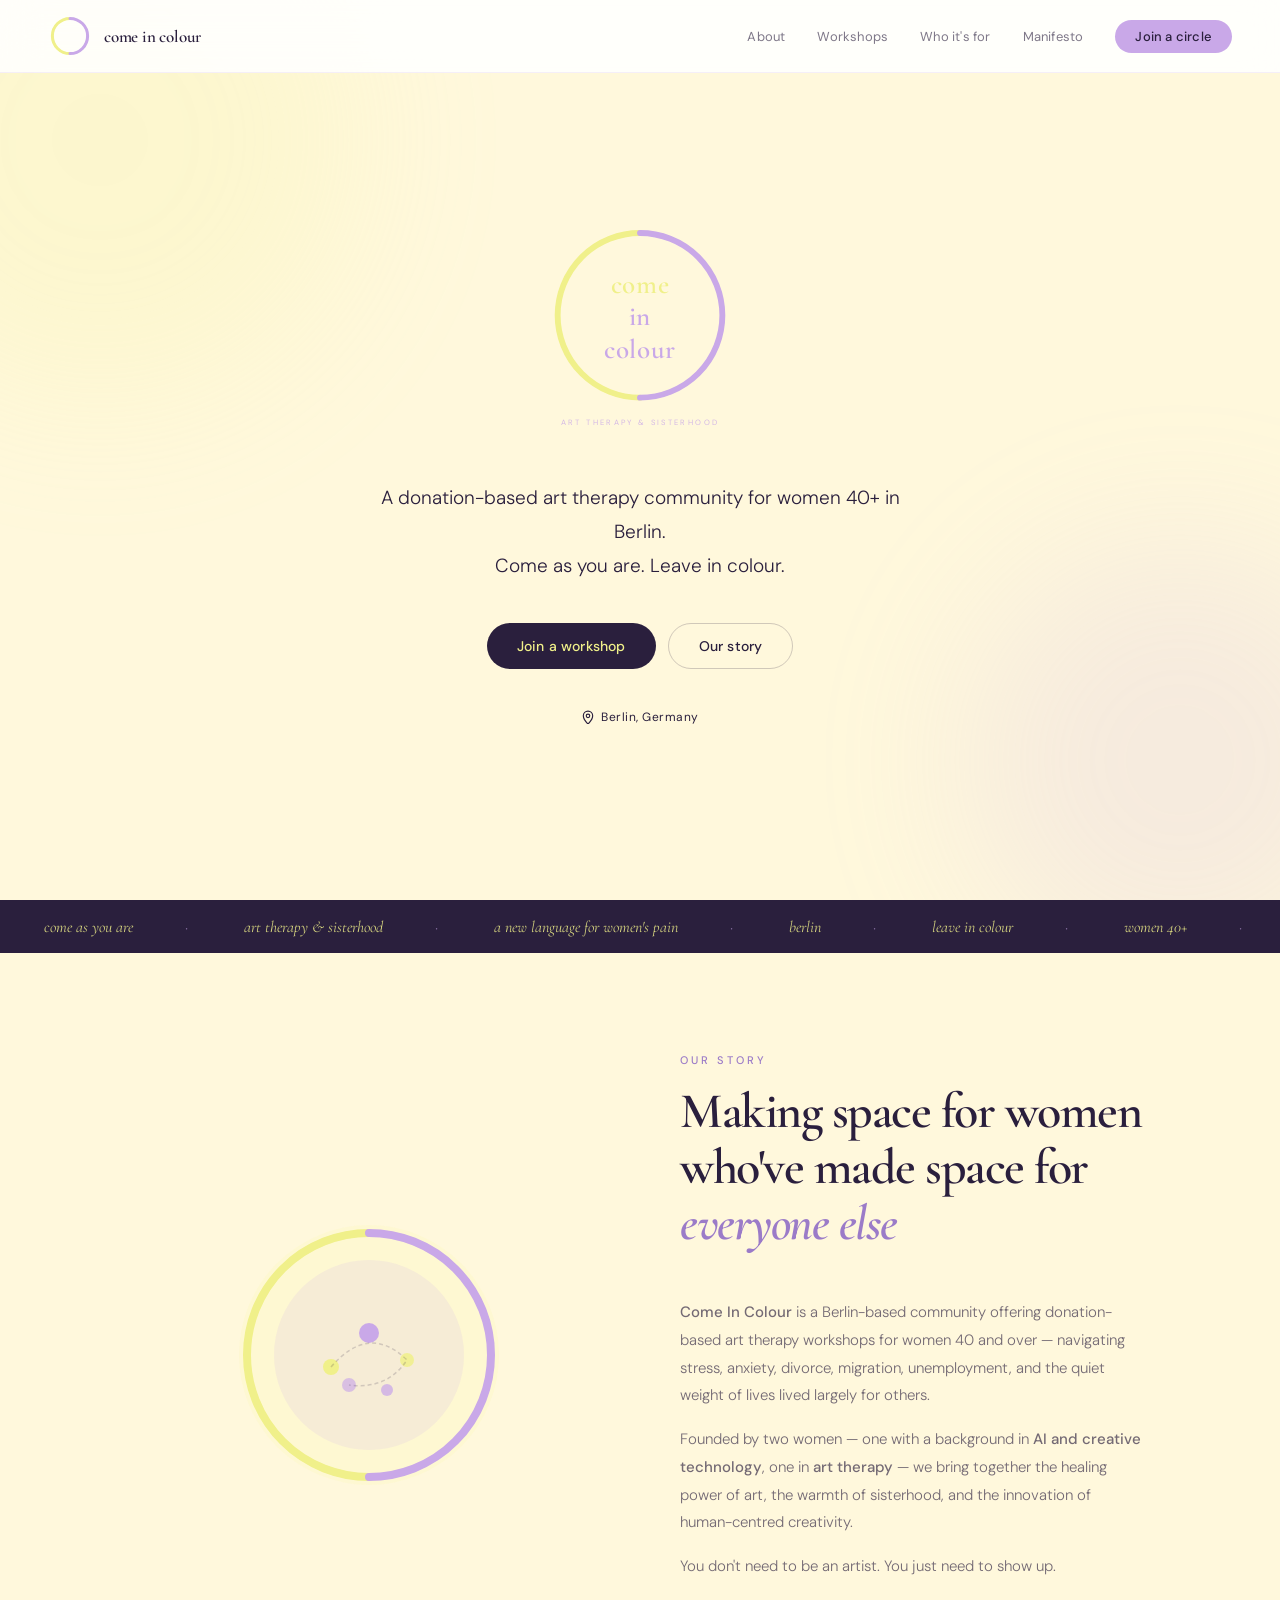
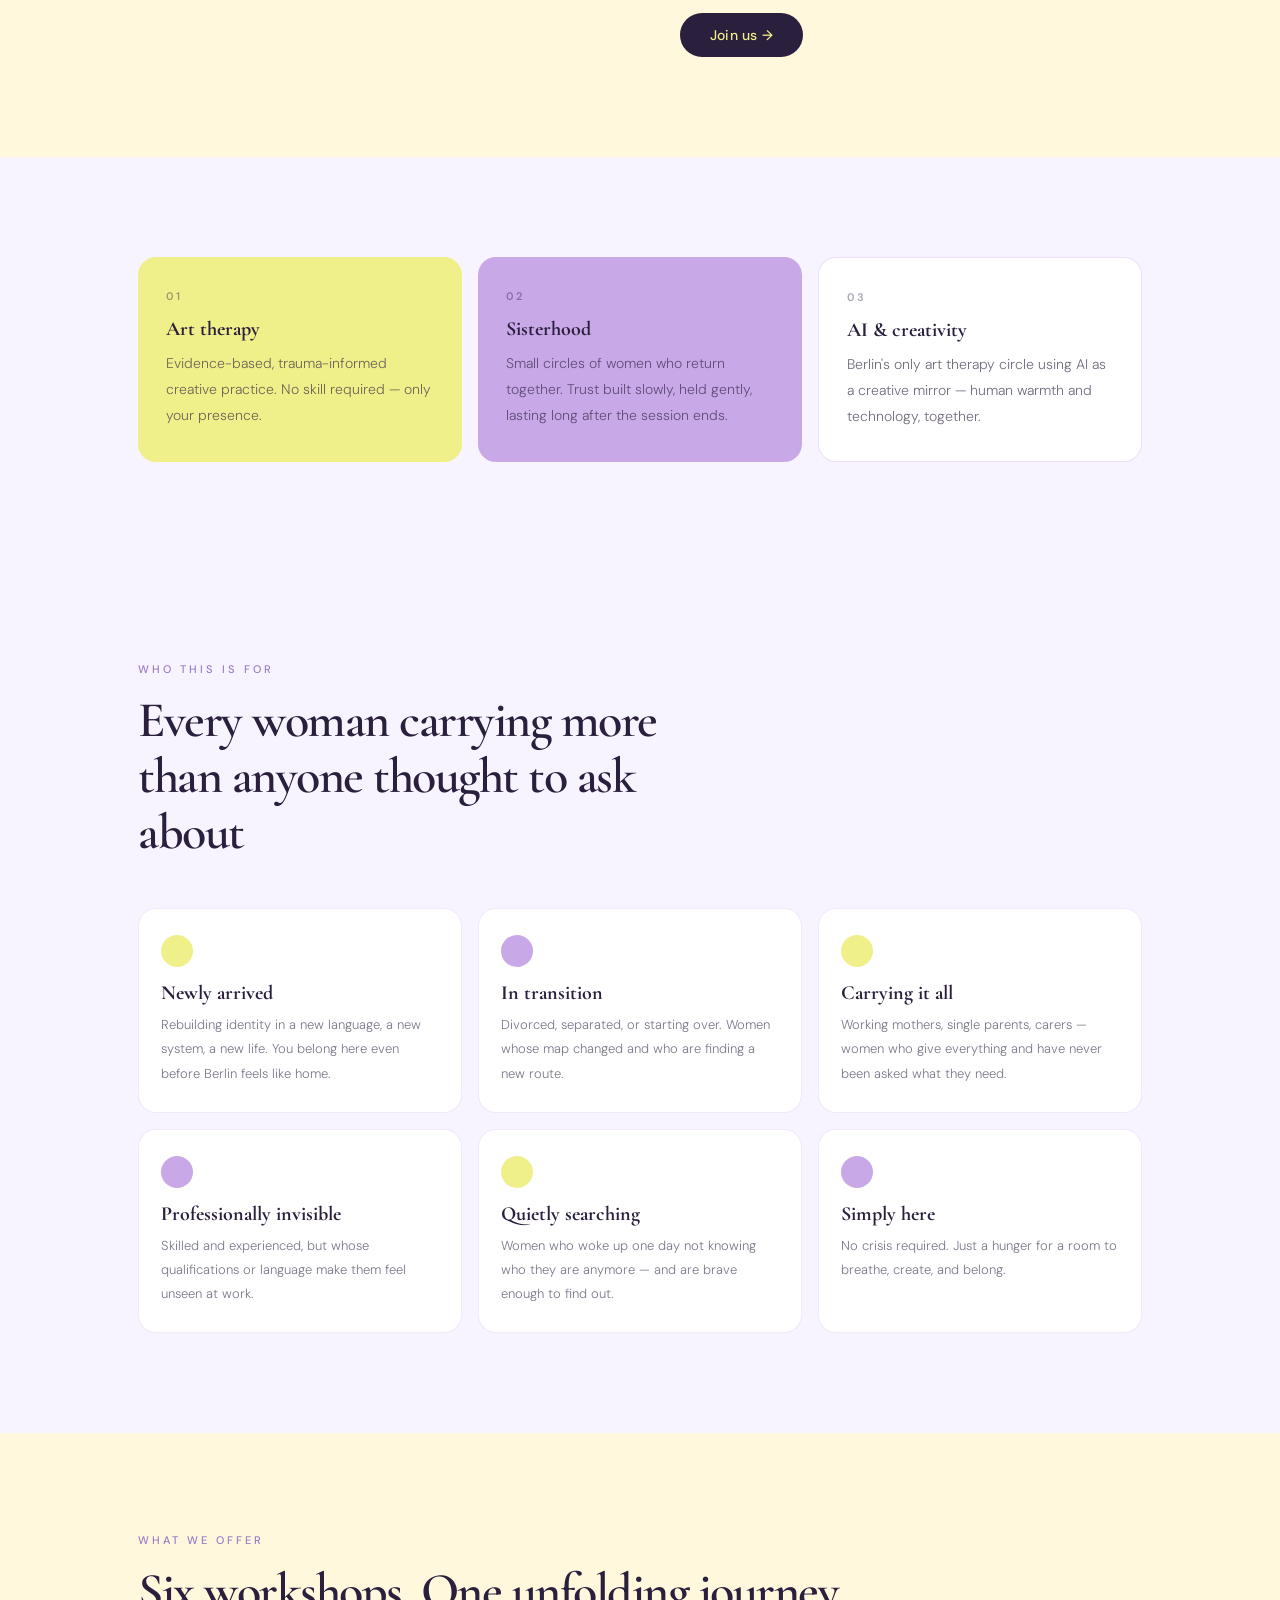
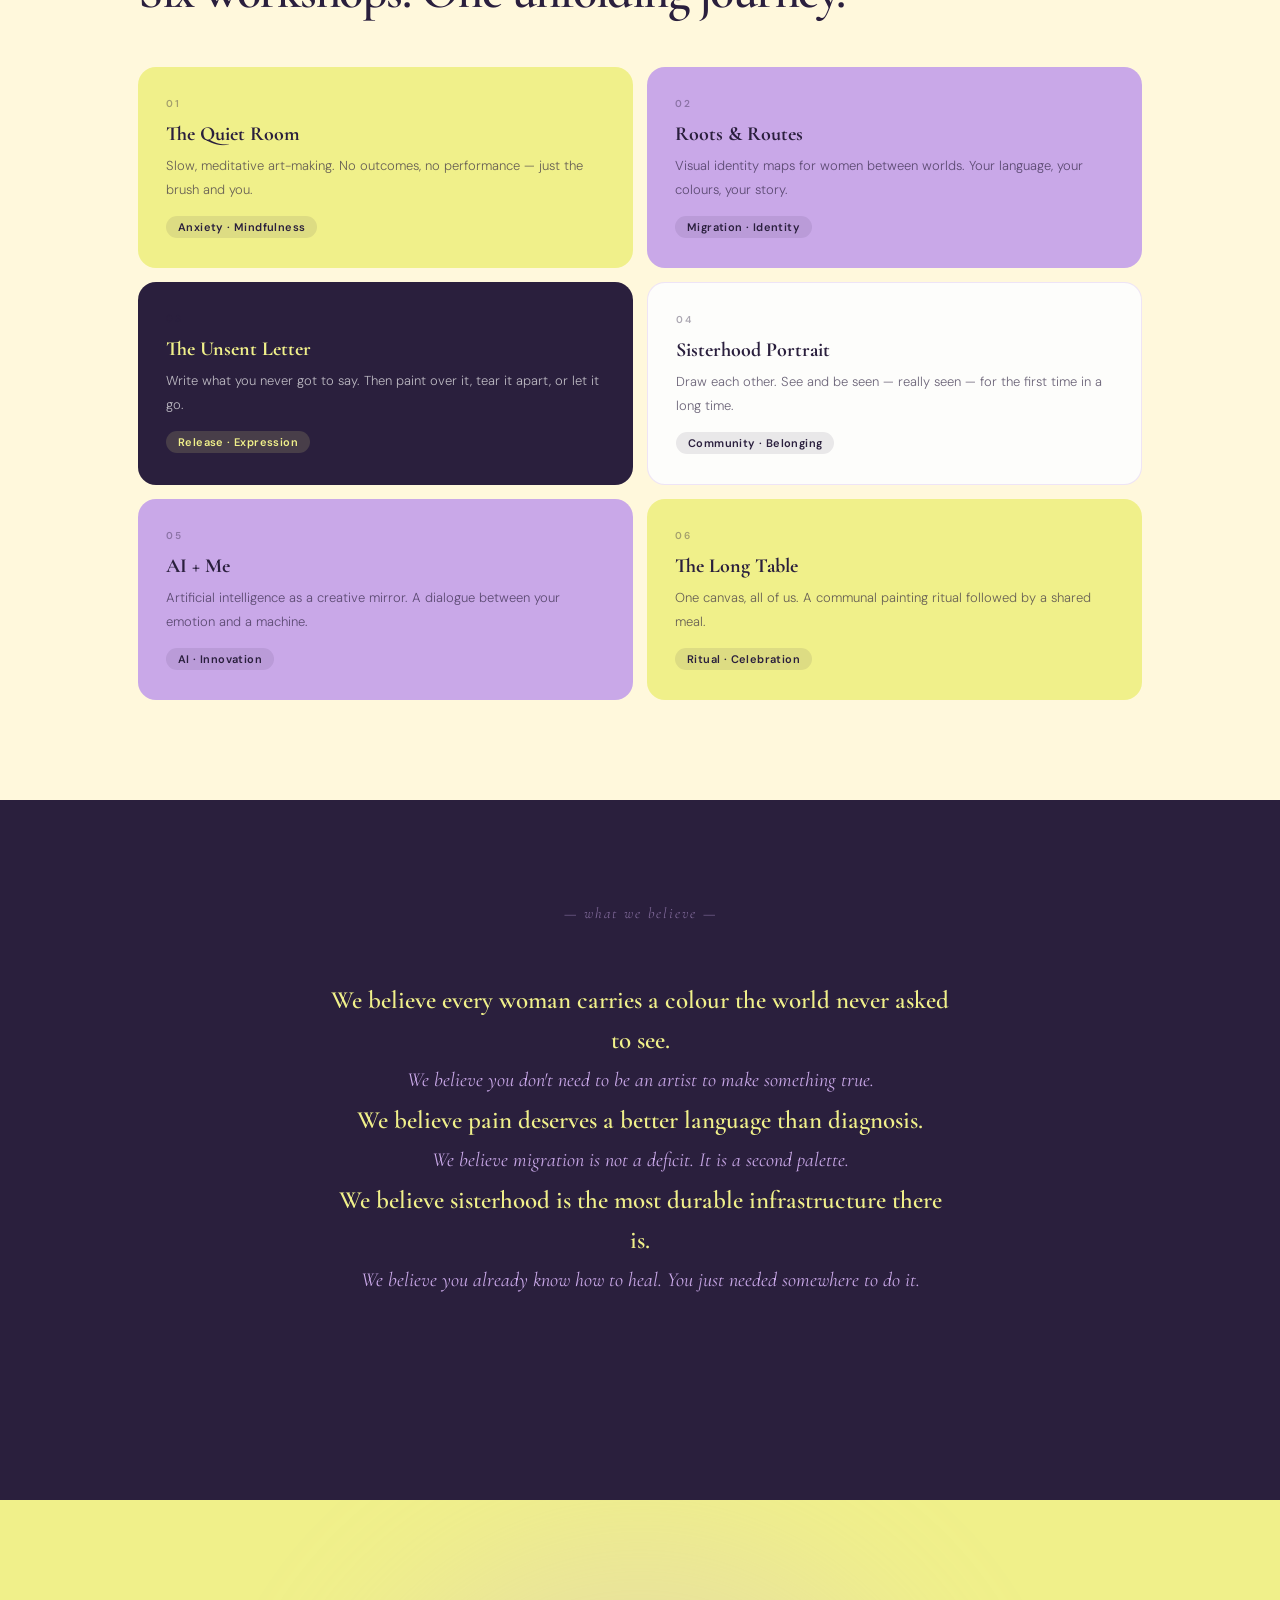
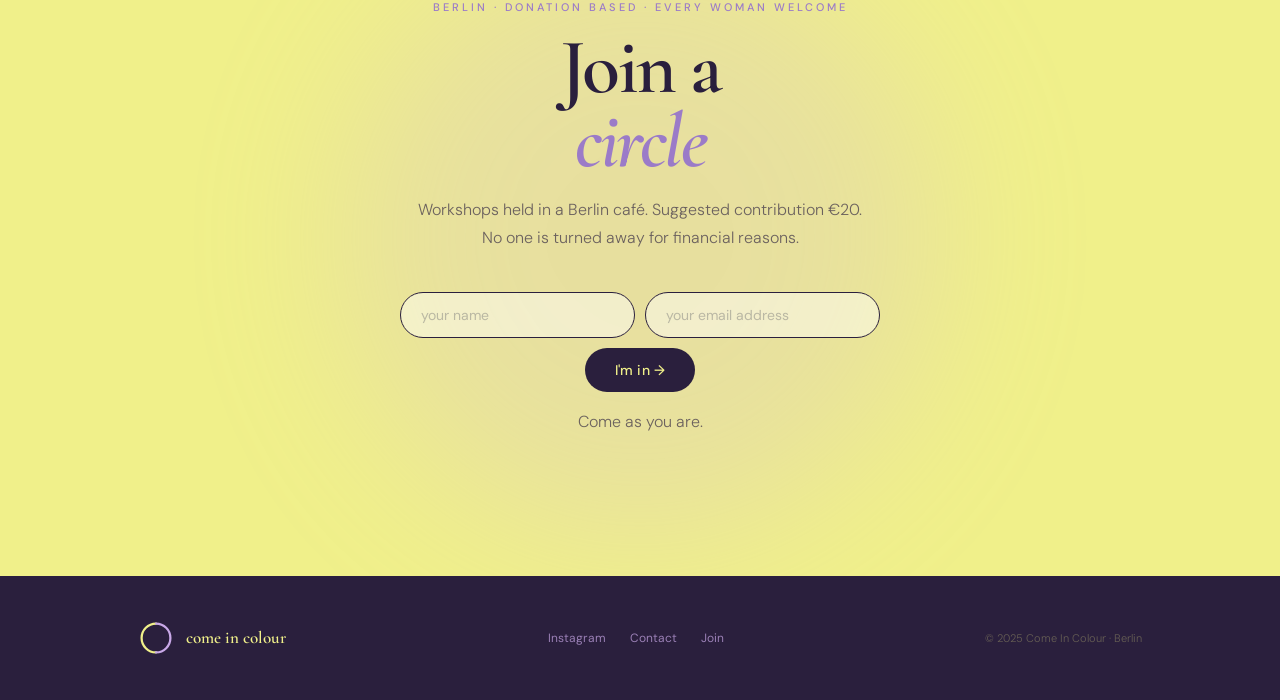
==== commit 0e936b2b: "Add Plausible analytics and og-image Co-Authored-By: Claude Sonnet 4.6 <noreply@anthropic.com>" ====
--- a/index.html
+++ b/index.html
@@ -13,6 +13,7 @@
   <link rel="preconnect" href="https://fonts.gstatic.com" crossorigin />
   <link href="https://fonts.googleapis.com/css2?family=Cormorant+Garamond:ital,wght@0,400;0,600;0,700;1,400;1,600;1,700&family=DM+Sans:wght@300;400;500&display=swap" rel="stylesheet" />
   <link rel="stylesheet" href="css/style.css" />
+  <script defer data-domain="comeincolour.org" src="https://plausible.io/js/script.js"></script>
 </head>
 <body>
 
--- a/css/style.css
+++ b/css/style.css
@@ -33,7 +33,7 @@
 html { scroll-behavior: smooth; font-size: 16px; }
 body {
   font-family: var(--font-sans);
-  background: var(--white);
+  background: #FFF8DC;
   color: var(--dark);
   overflow-x: hidden;
   -webkit-font-smoothing: antialiased;
@@ -220,7 +220,7 @@
   text-align: center;
   position: relative;
   overflow: hidden;
-  background: var(--lemon);
+  background: #FFF8DC;
 }
 
 .hero-blob {
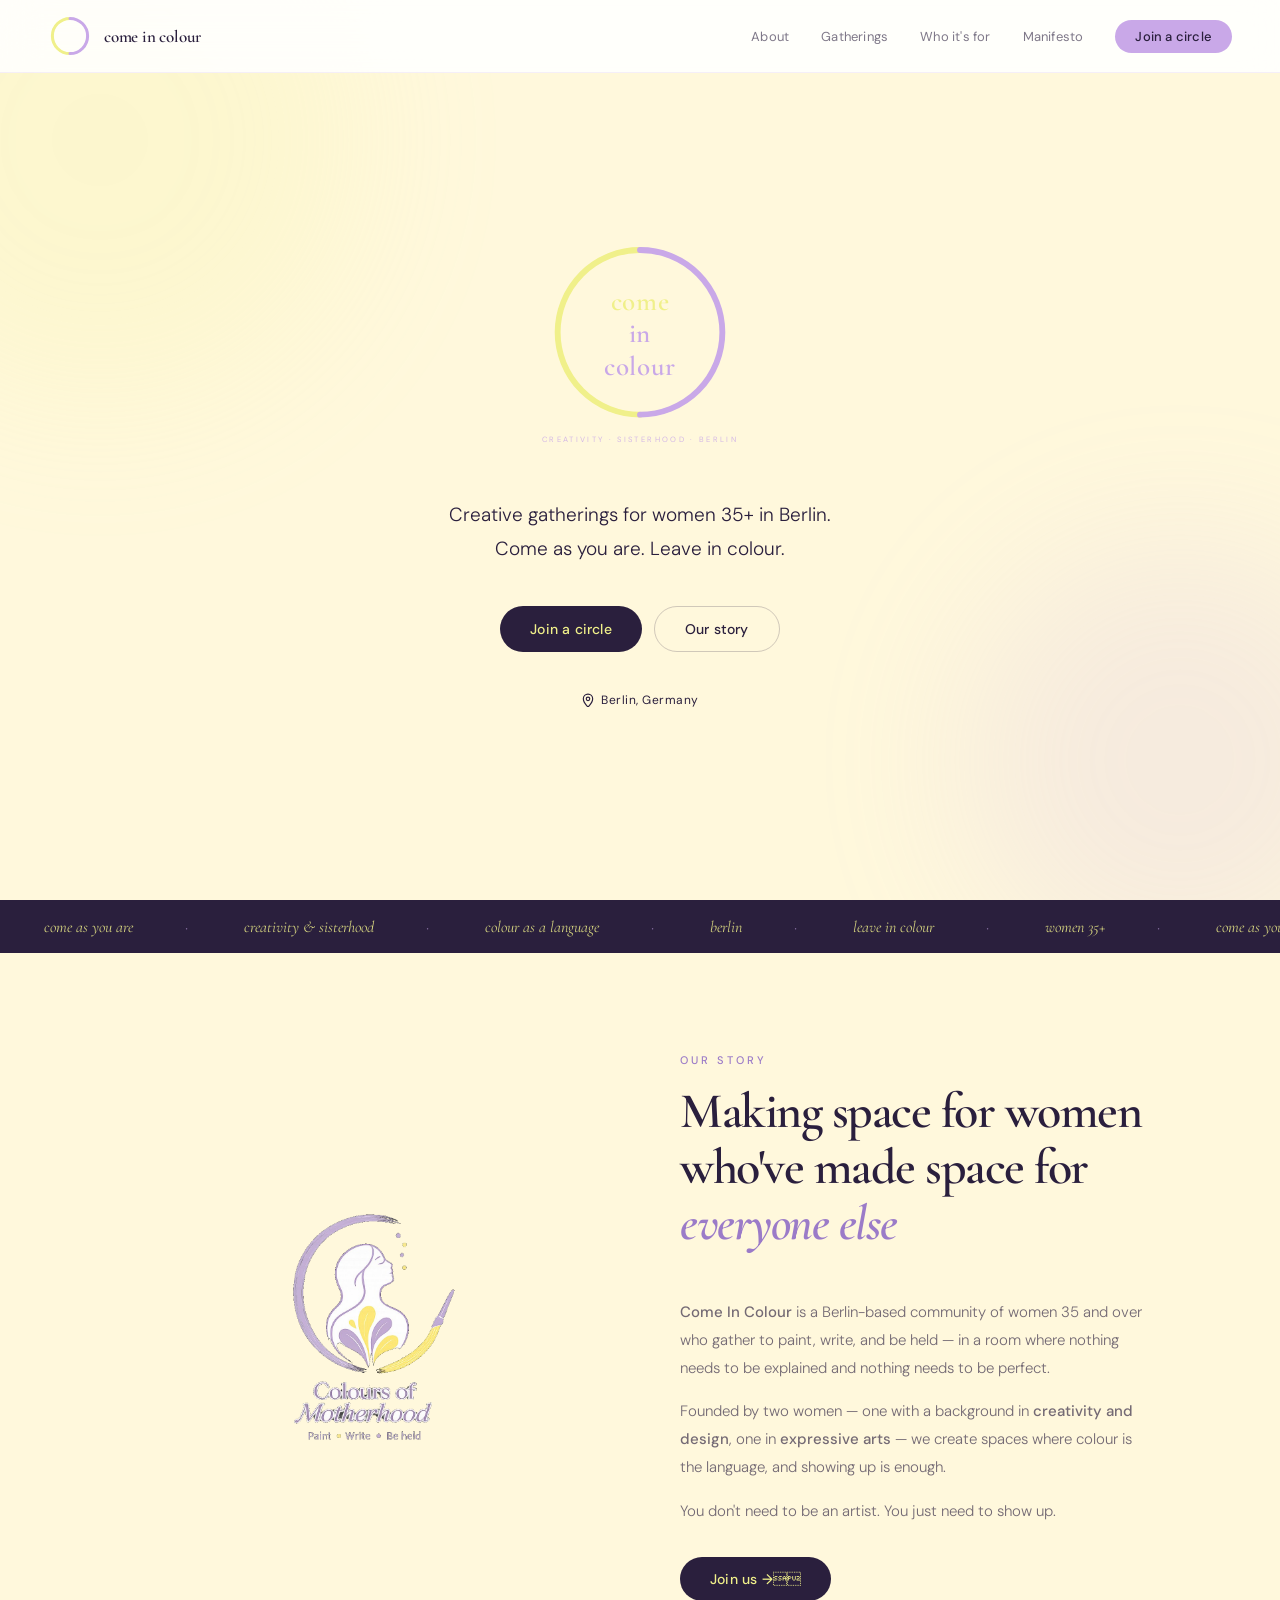
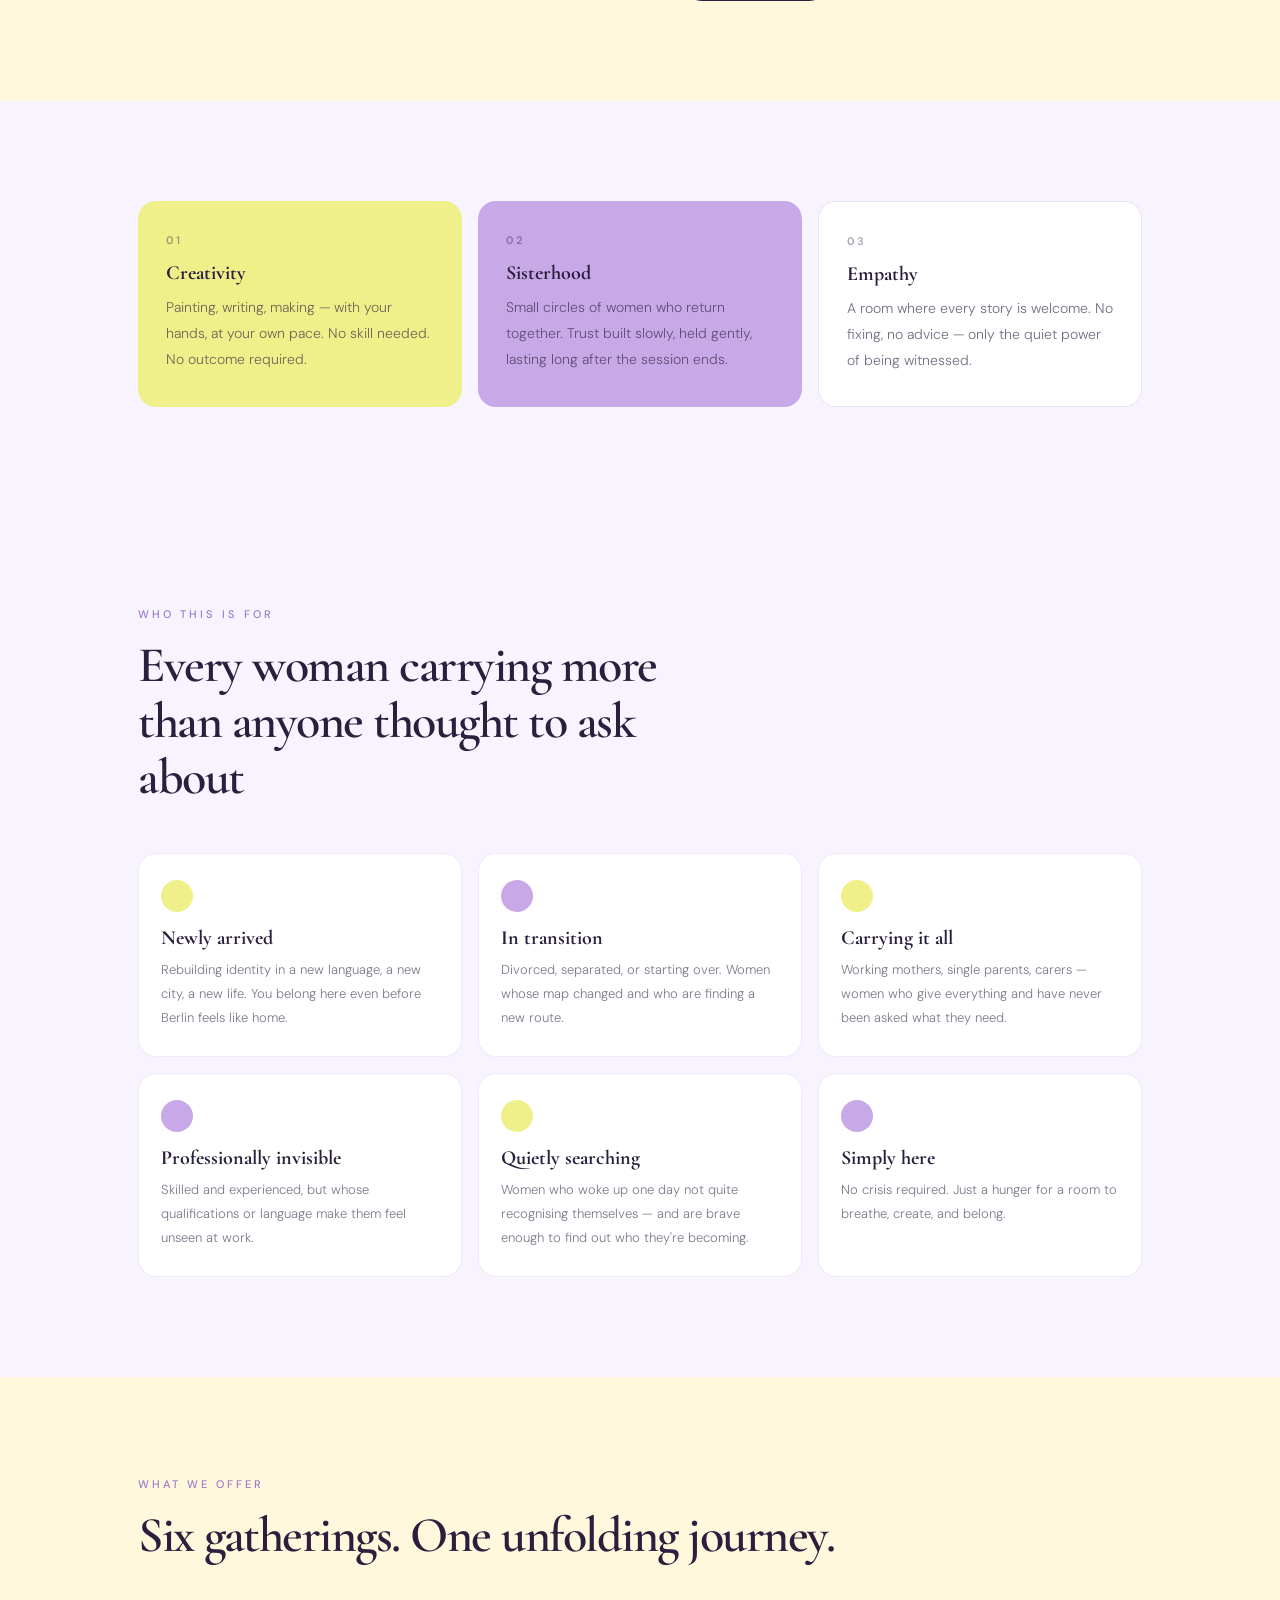
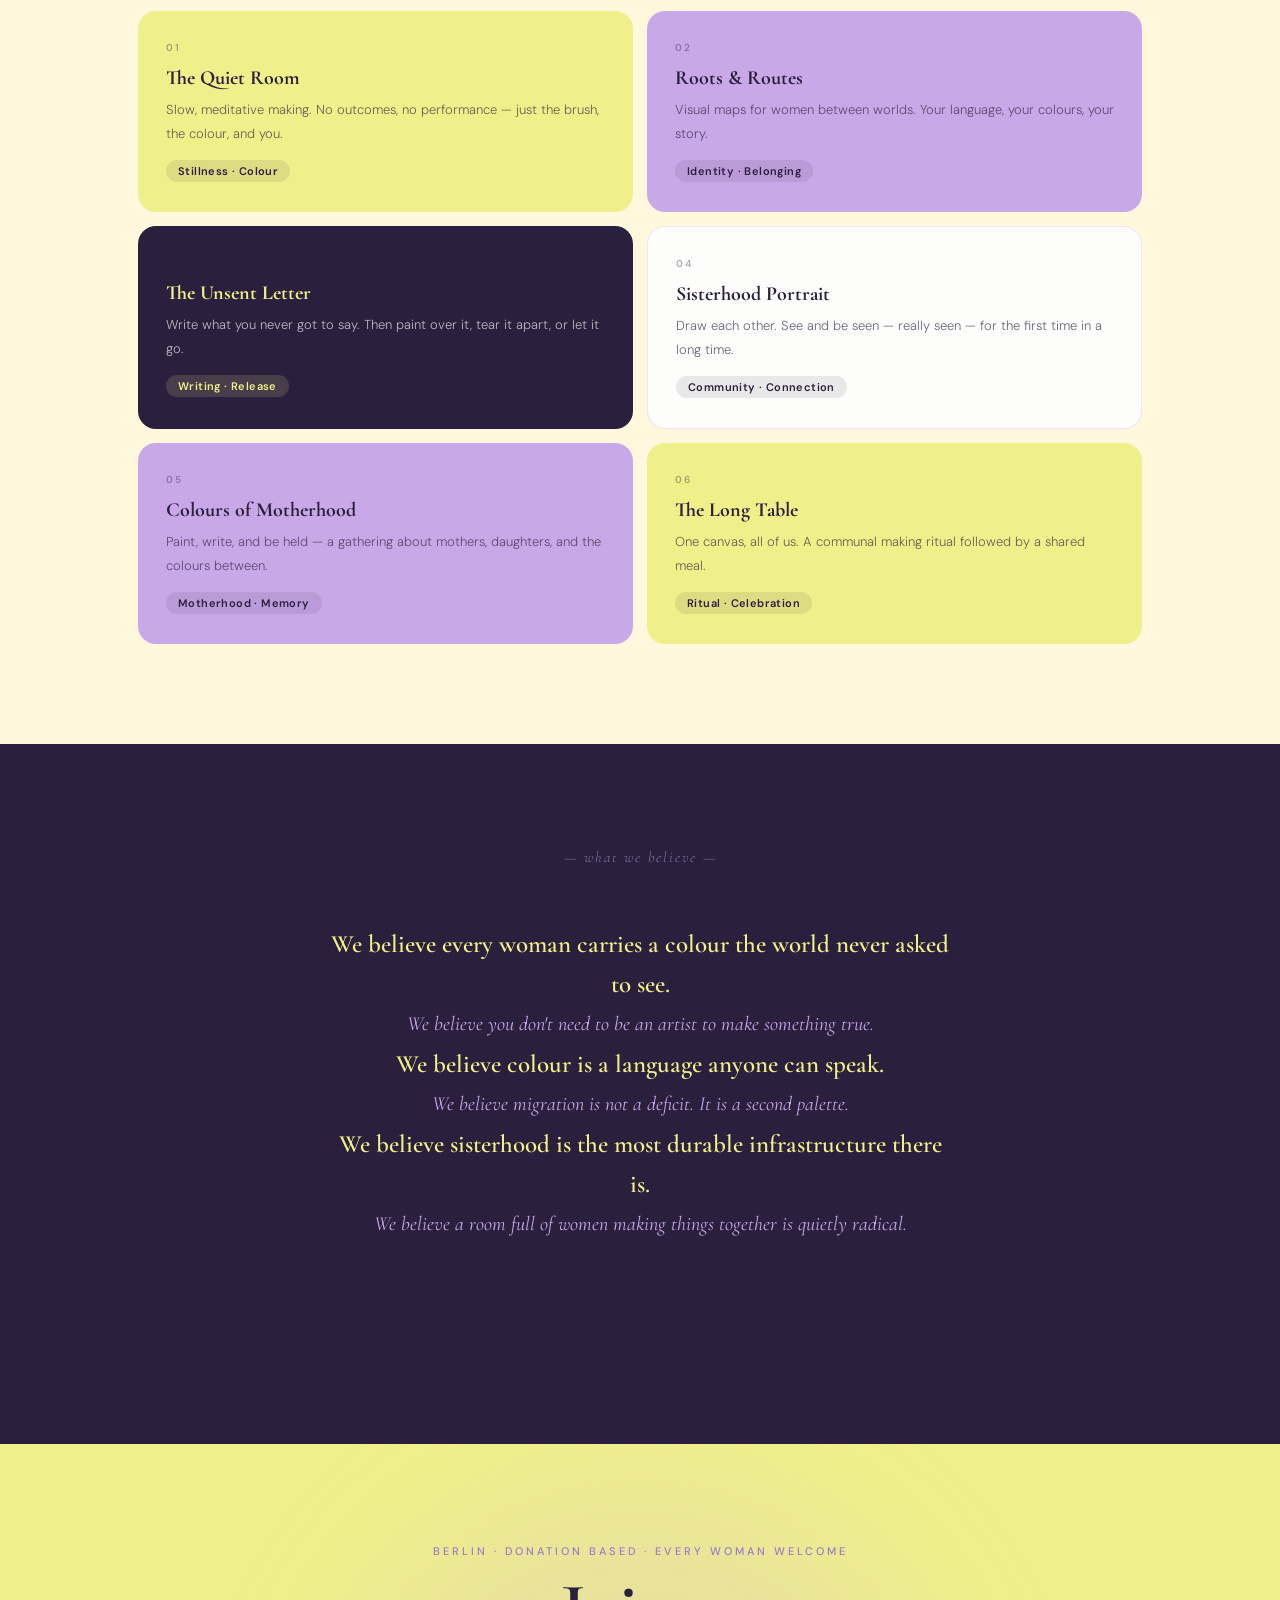
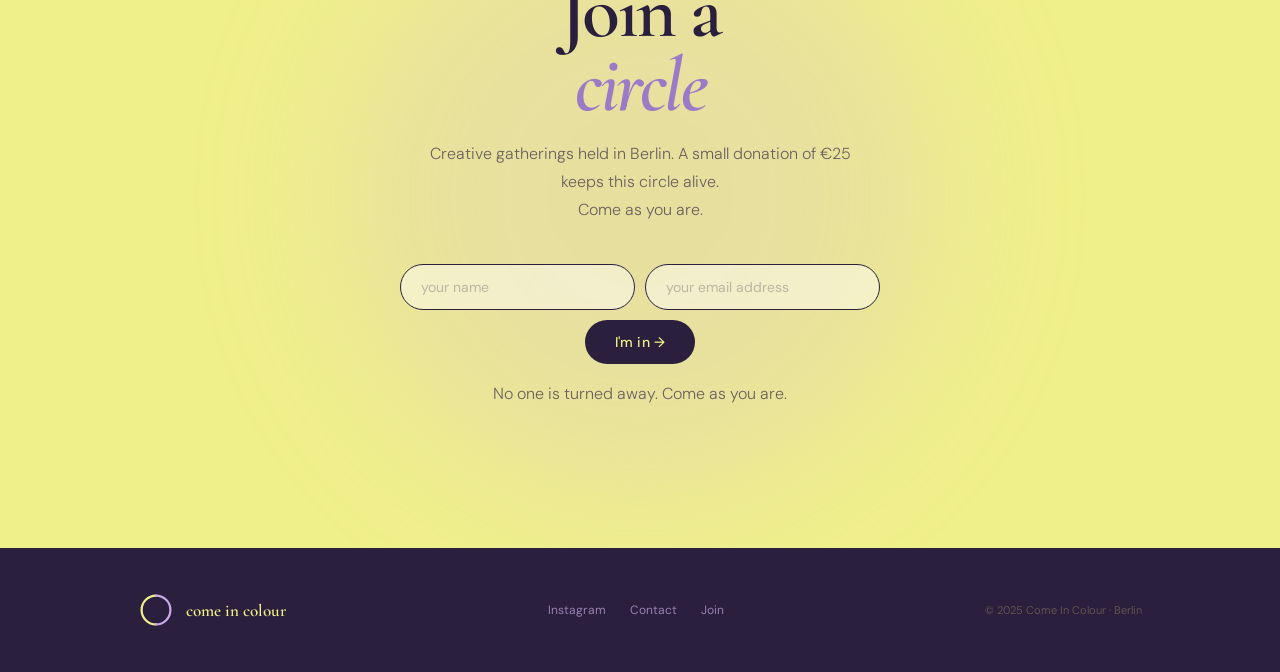
==== commit 056745c0: "rewrite: new copy, illustration, form connected, analytics 🎨 Co-Authored-By: Claude Sonnet 4.6 <nore" ====
--- a/index.html
+++ b/index.html
@@ -3,12 +3,12 @@
 <head>
   <meta charset="UTF-8" />
   <meta name="viewport" content="width=device-width, initial-scale=1.0" />
-  <meta name="description" content="Come In Colour — donation-based art therapy workshops for women 40+ in Berlin. Art, empathy, and sisterhood." />
+  <meta name="description" content="Come In Colour — creative gatherings for women 35+ in Berlin. Paint, write, and be held in sisterhood." />
   <meta property="og:title" content="Come In Colour · Berlin" />
-  <meta property="og:description" content="Art therapy & sisterhood for women 40+ in Berlin. Come as you are. Leave in colour." />
+  <meta property="og:description" content="Creative gatherings for women 35+ in Berlin. Come as you are. Leave in colour." />
   <meta property="og:image" content="images/og-image.jpg" />
   <meta property="og:url" content="https://comeincolour.org" />
-  <title>Come In Colour · Art Therapy & Sisterhood · Berlin</title>
+  <title>Come In Colour · Creative Gatherings for Women · Berlin</title>
   <link rel="preconnect" href="https://fonts.googleapis.com" />
   <link rel="preconnect" href="https://fonts.gstatic.com" crossorigin />
   <link href="https://fonts.googleapis.com/css2?family=Cormorant+Garamond:ital,wght@0,400;0,600;0,700;1,400;1,600;1,700&family=DM+Sans:wght@300;400;500&display=swap" rel="stylesheet" />
@@ -17,7 +17,6 @@
 </head>
 <body>
 
-  <!-- ── NAVIGATION ── -->
   <nav id="nav">
     <a href="#hero" class="nav-logo" aria-label="Come In Colour home">
       <svg viewBox="0 0 80 80" xmlns="http://www.w3.org/2000/svg" width="44" height="44" aria-hidden="true">
@@ -31,18 +30,16 @@
     </button>
     <div class="nav-links" id="navLinks">
       <a href="#about">About</a>
-      <a href="#workshops">Workshops</a>
+      <a href="#gatherings">Gatherings</a>
       <a href="#who">Who it's for</a>
       <a href="#manifesto">Manifesto</a>
       <a href="#join" class="nav-cta">Join a circle</a>
     </div>
   </nav>
 
-  <!-- ── HERO ── -->
   <section class="hero" id="hero">
     <div class="hero-blob hero-blob--lemon" aria-hidden="true"></div>
     <div class="hero-blob hero-blob--lavender" aria-hidden="true"></div>
-
     <div class="hero-logo" data-animate="fadeUp">
       <svg viewBox="0 0 340 390" xmlns="http://www.w3.org/2000/svg" width="200" height="230" aria-label="Come In Colour logo">
         <path d="M 170 30 A 140 140 0 0 0 30 170 A 140 140 0 0 0 170 310" stroke="#F0F08A" stroke-width="10" fill="none" stroke-linecap="round"/>
@@ -50,79 +47,64 @@
         <text x="170" y="132" text-anchor="middle" font-family="Cormorant Garamond, Georgia, serif" font-size="46" font-weight="600" fill="#F0F08A" letter-spacing="1">come</text>
         <text x="170" y="187" text-anchor="middle" font-family="Cormorant Garamond, Georgia, serif" font-size="46" font-weight="600" fill="#C9A8E8" letter-spacing="1">in</text>
         <text x="170" y="242" text-anchor="middle" font-family="Cormorant Garamond, Georgia, serif" font-size="46" font-weight="600" fill="#C9A8E8" letter-spacing="1">colour</text>
-        <text x="170" y="356" text-anchor="middle" font-family="DM Sans, sans-serif" font-size="13" fill="#C9A8E8" letter-spacing="4" opacity="0.8">ART THERAPY &amp; SISTERHOOD</text>
+        <text x="170" y="356" text-anchor="middle" font-family="DM Sans, sans-serif" font-size="13" fill="#C9A8E8" letter-spacing="4" opacity="0.8">CREATIVITY · SISTERHOOD · BERLIN</text>
       </svg>
     </div>
-
     <p class="hero-sub" data-animate="fadeUp" data-delay="0.2">
-      A donation-based art therapy community for women 40+ in Berlin.<br>
+      Creative gatherings for women 35+ in Berlin.<br>
       Come as you are. Leave in colour.
     </p>
-
     <div class="hero-btns" data-animate="fadeUp" data-delay="0.35">
-      <a href="#join" class="btn btn--fill">Join a workshop</a>
+      <a href="#join" class="btn btn--fill">Join a circle</a>
       <a href="#about" class="btn btn--ghost">Our story</a>
     </div>
-
     <div class="hero-location" data-animate="fadeUp" data-delay="0.5">
       <svg width="14" height="14" viewBox="0 0 24 24" fill="none" stroke="currentColor" stroke-width="2" aria-hidden="true"><circle cx="12" cy="10" r="3"/><path d="M12 2a8 8 0 0 0-8 8c0 5.4 7.4 13.5 7.7 13.8a.4.4 0 0 0 .6 0C12.6 23.5 20 15.4 20 10a8 8 0 0 0-8-8z"/></svg>
       Berlin, Germany
     </div>
   </section>
 
-  <!-- ── MARQUEE ── -->
   <div class="marquee" aria-hidden="true">
     <div class="marquee__inner">
       <span>come as you are</span><span class="marquee__dot">·</span>
-      <span>art therapy &amp; sisterhood</span><span class="marquee__dot">·</span>
-      <span>a new language for women's pain</span><span class="marquee__dot">·</span>
+      <span>creativity &amp; sisterhood</span><span class="marquee__dot">·</span>
+      <span>colour as a language</span><span class="marquee__dot">·</span>
       <span>berlin</span><span class="marquee__dot">·</span>
       <span>leave in colour</span><span class="marquee__dot">·</span>
-      <span>women 40+</span><span class="marquee__dot">·</span>
+      <span>women 35+</span><span class="marquee__dot">·</span>
       <span>come as you are</span><span class="marquee__dot">·</span>
-      <span>art therapy &amp; sisterhood</span><span class="marquee__dot">·</span>
-      <span>a new language for women's pain</span><span class="marquee__dot">·</span>
+      <span>creativity &amp; sisterhood</span><span class="marquee__dot">·</span>
+      <span>colour as a language</span><span class="marquee__dot">·</span>
       <span>berlin</span><span class="marquee__dot">·</span>
       <span>leave in colour</span><span class="marquee__dot">·</span>
-      <span>women 40+</span><span class="marquee__dot">·</span>
+      <span>women 35+</span><span class="marquee__dot">·</span>
     </div>
   </div>
 
-  <!-- ── ABOUT ── -->
   <section class="about section" id="about">
     <div class="container about__grid">
       <div class="about__art" data-animate="fadeLeft">
-        <svg viewBox="0 0 300 300" xmlns="http://www.w3.org/2000/svg" width="100%" height="100%" style="max-width:300px" aria-hidden="true">
-          <circle cx="150" cy="150" r="130" fill="#F0F08A" opacity="0.12"/>
-          <circle cx="150" cy="150" r="95" fill="#C9A8E8" opacity="0.15"/>
-          <path d="M 150 28 A 122 122 0 0 0 28 150 A 122 122 0 0 0 150 272" stroke="#F0F08A" stroke-width="8" fill="none" stroke-linecap="round"/>
-          <path d="M 150 28 A 122 122 0 0 1 272 150 A 122 122 0 0 1 150 272" stroke="#C9A8E8" stroke-width="8" fill="none" stroke-linecap="round"/>
-          <circle cx="112" cy="162" r="8" fill="#F0F08A"/>
-          <circle cx="150" cy="128" r="10" fill="#C9A8E8"/>
-          <circle cx="188" cy="155" r="7" fill="#F0F08A" opacity="0.85"/>
-          <circle cx="168" cy="185" r="6" fill="#C9A8E8" opacity="0.75"/>
-          <circle cx="130" cy="180" r="7" fill="#C9A8E8" opacity="0.65"/>
-          <path d="M 112 162 Q 150 118 188 155 Q 168 185 130 180" stroke="#2a1f3d" stroke-width="1.5" fill="none" stroke-dasharray="4 3" opacity="0.18"/>
-        </svg>
+        <img src="images/illustration-about.png"
+             alt="Colours of Motherhood — a woman with colour blooming inside her"
+             style="width:100%; max-width:340px; display:block; margin:0 auto;" />
       </div>
       <div class="about__text" data-animate="fadeRight">
         <span class="eyebrow">Our story</span>
         <h2>Making space for women who've made space for <em>everyone else</em></h2>
-        <p><strong>Come In Colour</strong> is a Berlin-based community offering donation-based art therapy workshops for women 40 and over — navigating stress, anxiety, divorce, migration, unemployment, and the quiet weight of lives lived largely for others.</p>
-        <p>Founded by two women — one with a background in <strong>AI and creative technology</strong>, one in <strong>art therapy</strong> — we bring together the healing power of art, the warmth of sisterhood, and the innovation of human-centred creativity.</p>
+        <p><strong>Come In Colour</strong> is a Berlin-based community of women 35 and over who gather to paint, write, and be held — in a room where nothing needs to be explained and nothing needs to be perfect.</p>
+        <p>Founded by two women — one with a background in <strong>creativity and design</strong>, one in <strong>expressive arts</strong> — we create spaces where colour is the language, and showing up is enough.</p>
         <p>You don't need to be an artist. You just need to show up.</p>
-        <a href="#join" class="btn btn--fill" style="margin-top: 2rem; display: inline-block;">Join us →</a>
-      </div>
-    </div>
-  </section>
-
-  <!-- ── PILLARS ── -->
+        <a href="#join" class="btn btn--fill" style="margin-top: 2rem; display: inline-block;">Join us →</a>
+      </div>
+    </div>
+  </section>
+
   <section class="pillars section">
     <div class="container pillars__grid">
       <div class="pillar pillar--lemon" data-animate="fadeUp" data-delay="0">
         <div class="pillar__num">01</div>
-        <h3>Art therapy</h3>
-        <p>Evidence-based, trauma-informed creative practice. No skill required — only your presence.</p>
+        <h3>Creativity</h3>
+        <p>Painting, writing, making — with your hands, at your own pace. No skill needed. No outcome required.</p>
       </div>
       <div class="pillar pillar--lavender" data-animate="fadeUp" data-delay="0.1">
         <div class="pillar__num">02</div>
@@ -131,13 +113,12 @@
       </div>
       <div class="pillar pillar--outline" data-animate="fadeUp" data-delay="0.2">
         <div class="pillar__num">03</div>
-        <h3>AI &amp; creativity</h3>
-        <p>Berlin's only art therapy circle using AI as a creative mirror — human warmth and technology, together.</p>
-      </div>
-    </div>
-  </section>
-
-  <!-- ── WHO IT'S FOR ── -->
+        <h3>Empathy</h3>
+        <p>A room where every story is welcome. No fixing, no advice — only the quiet power of being witnessed.</p>
+      </div>
+    </div>
+  </section>
+
   <section class="who section" id="who">
     <div class="container">
       <span class="eyebrow">Who this is for</span>
@@ -146,7 +127,7 @@
         <article class="who-card" data-animate="fadeUp" data-delay="0">
           <div class="who-card__dot who-card__dot--lemon"></div>
           <h3>Newly arrived</h3>
-          <p>Rebuilding identity in a new language, a new system, a new life. You belong here even before Berlin feels like home.</p>
+          <p>Rebuilding identity in a new language, a new city, a new life. You belong here even before Berlin feels like home.</p>
         </article>
         <article class="who-card" data-animate="fadeUp" data-delay="0.08">
           <div class="who-card__dot who-card__dot--lavender"></div>
@@ -166,7 +147,7 @@
         <article class="who-card" data-animate="fadeUp" data-delay="0.32">
           <div class="who-card__dot who-card__dot--lemon"></div>
           <h3>Quietly searching</h3>
-          <p>Women who woke up one day not knowing who they are anymore — and are brave enough to find out.</p>
+          <p>Women who woke up one day not quite recognising themselves — and are brave enough to find out who they're becoming.</p>
         </article>
         <article class="who-card" data-animate="fadeUp" data-delay="0.4">
           <div class="who-card__dot who-card__dot--lavender"></div>
@@ -177,85 +158,81 @@
     </div>
   </section>
 
-  <!-- ── WORKSHOPS ── -->
-  <section class="workshops section" id="workshops">
+  <section class="workshops section" id="gatherings">
     <div class="container">
       <span class="eyebrow">What we offer</span>
-      <h2>Six workshops. One unfolding journey.</h2>
+      <h2>Six gatherings. One unfolding journey.</h2>
       <div class="ws__grid">
         <article class="ws-card ws-card--lemon" data-animate="fadeUp" data-delay="0">
           <div class="ws-card__num">01</div>
           <h3>The Quiet Room</h3>
-          <p>Slow, meditative art-making. No outcomes, no performance — just the brush and you.</p>
-          <span class="tag">Anxiety · Mindfulness</span>
+          <p>Slow, meditative making. No outcomes, no performance — just the brush, the colour, and you.</p>
+          <span class="tag">Stillness · Colour</span>
         </article>
         <article class="ws-card ws-card--lavender" data-animate="fadeUp" data-delay="0.08">
           <div class="ws-card__num">02</div>
           <h3>Roots &amp; Routes</h3>
-          <p>Visual identity maps for women between worlds. Your language, your colours, your story.</p>
-          <span class="tag">Migration · Identity</span>
+          <p>Visual maps for women between worlds. Your language, your colours, your story.</p>
+          <span class="tag">Identity · Belonging</span>
         </article>
         <article class="ws-card ws-card--dark" data-animate="fadeUp" data-delay="0.16">
           <div class="ws-card__num">03</div>
           <h3>The Unsent Letter</h3>
           <p>Write what you never got to say. Then paint over it, tear it apart, or let it go.</p>
-          <span class="tag tag--light">Release · Expression</span>
+          <span class="tag tag--light">Writing · Release</span>
         </article>
         <article class="ws-card ws-card--outline" data-animate="fadeUp" data-delay="0.24">
           <div class="ws-card__num">04</div>
           <h3>Sisterhood Portrait</h3>
           <p>Draw each other. See and be seen — really seen — for the first time in a long time.</p>
-          <span class="tag">Community · Belonging</span>
+          <span class="tag">Community · Connection</span>
         </article>
         <article class="ws-card ws-card--lavender" data-animate="fadeUp" data-delay="0.32">
           <div class="ws-card__num">05</div>
-          <h3>AI + Me</h3>
-          <p>Artificial intelligence as a creative mirror. A dialogue between your emotion and a machine.</p>
-          <span class="tag">AI · Innovation</span>
+          <h3>Colours of Motherhood</h3>
+          <p>Paint, write, and be held — a gathering about mothers, daughters, and the colours between.</p>
+          <span class="tag">Motherhood · Memory</span>
         </article>
         <article class="ws-card ws-card--lemon" data-animate="fadeUp" data-delay="0.4">
           <div class="ws-card__num">06</div>
           <h3>The Long Table</h3>
-          <p>One canvas, all of us. A communal painting ritual followed by a shared meal.</p>
+          <p>One canvas, all of us. A communal making ritual followed by a shared meal.</p>
           <span class="tag">Ritual · Celebration</span>
         </article>
       </div>
     </div>
   </section>
 
-  <!-- ── MANIFESTO ── -->
   <section class="manifesto section" id="manifesto">
     <div class="container manifesto__inner">
       <p class="manifesto__label">— what we believe —</p>
       <div class="manifesto__lines">
         <p class="m-line">We believe every woman carries a colour the world never asked to see.</p>
         <p class="m-line m-line--alt">We believe you don't need to be an artist to make something true.</p>
-        <p class="m-line">We believe pain deserves a better language than diagnosis.</p>
+        <p class="m-line">We believe colour is a language anyone can speak.</p>
         <p class="m-line m-line--alt">We believe migration is not a deficit. It is a second palette.</p>
         <p class="m-line">We believe sisterhood is the most durable infrastructure there is.</p>
-        <p class="m-line m-line--alt">We believe you already know how to heal. You just needed somewhere to do it.</p>
+        <p class="m-line m-line--alt">We believe a room full of women making things together is quietly radical.</p>
         <p class="m-line m-line--final">So come in. Come in colour.</p>
       </div>
     </div>
   </section>
 
-  <!-- ── JOIN ── -->
   <section class="join section" id="join">
     <div class="join__blob" aria-hidden="true"></div>
     <div class="container join__inner">
       <span class="eyebrow">Berlin · Donation based · Every woman welcome</span>
       <h2>Join a<br><em>circle</em></h2>
-      <p>Workshops held in a Berlin café. Suggested contribution €20.<br>No one is turned away for financial reasons.</p>
+      <p>Creative gatherings held in Berlin. A small donation of €25 keeps this circle alive.<br>Come as you are.</p>
       <form class="join__form" id="joinForm" novalidate>
         <input type="text" name="name" placeholder="your name" autocomplete="name" />
         <input type="email" name="email" placeholder="your email address" autocomplete="email" required />
         <button type="submit" class="btn btn--fill">I'm in →</button>
       </form>
-      <p class="join__note">Come as you are.</p>
-    </div>
-  </section>
-
-  <!-- ── FOOTER ── -->
+      <p class="join__note">No one is turned away. Come as you are.</p>
+    </div>
+  </section>
+
   <footer class="footer">
     <div class="container footer__inner">
       <div class="footer__brand">
@@ -277,3 +254,4 @@
   <script src="js/main.js"></script>
 </body>
 </html>
+
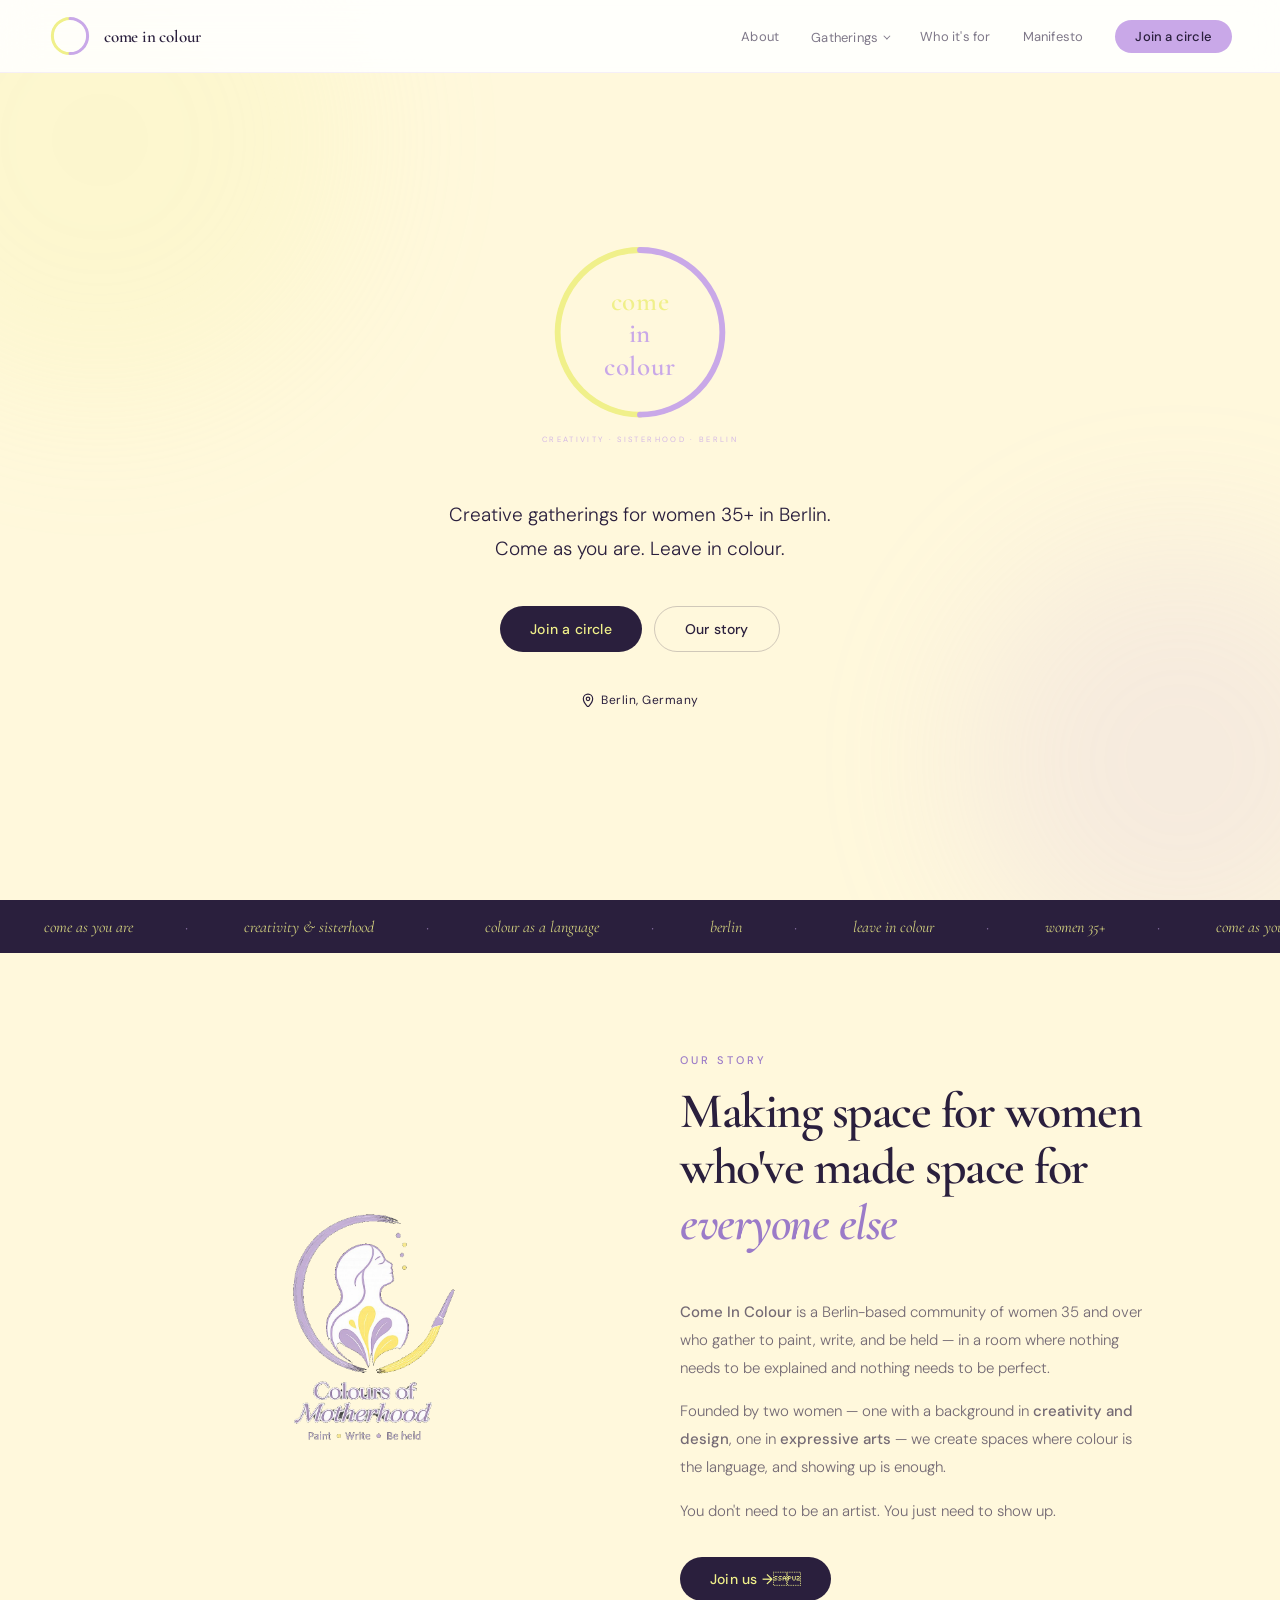
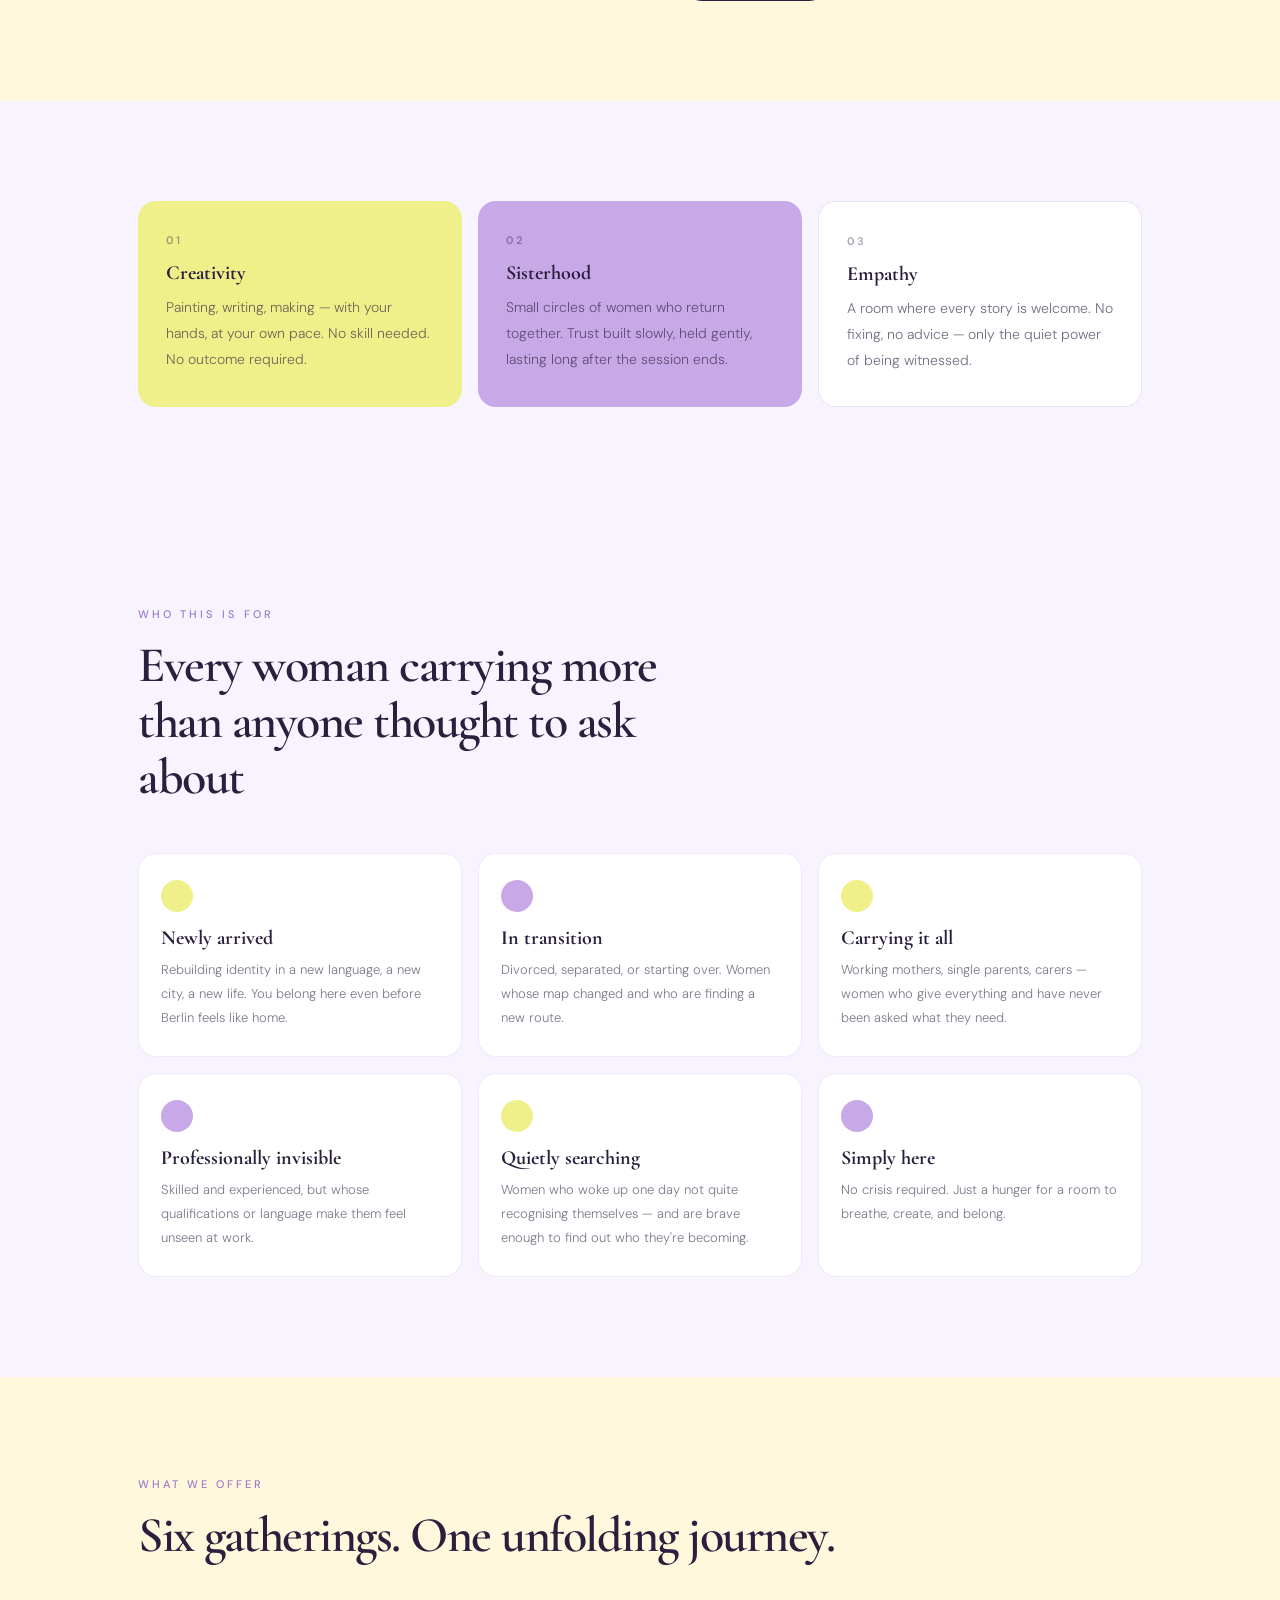
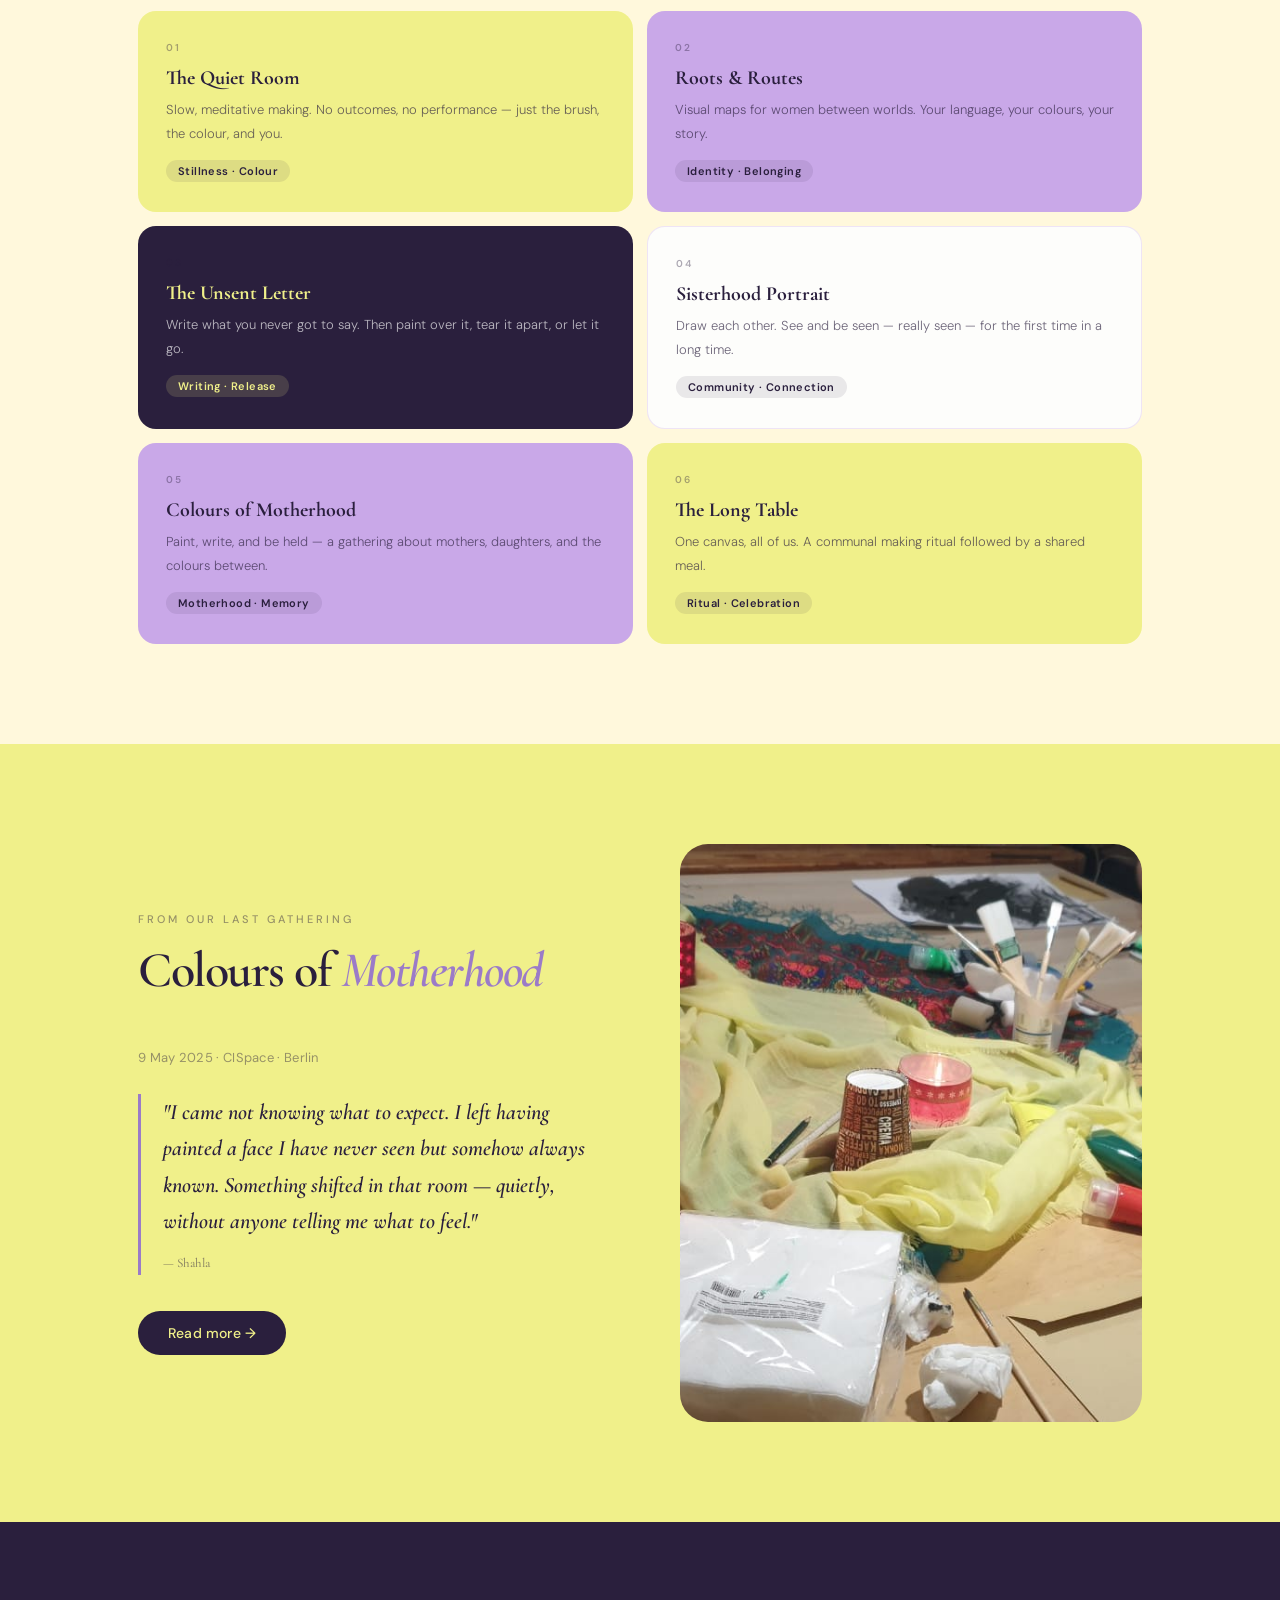
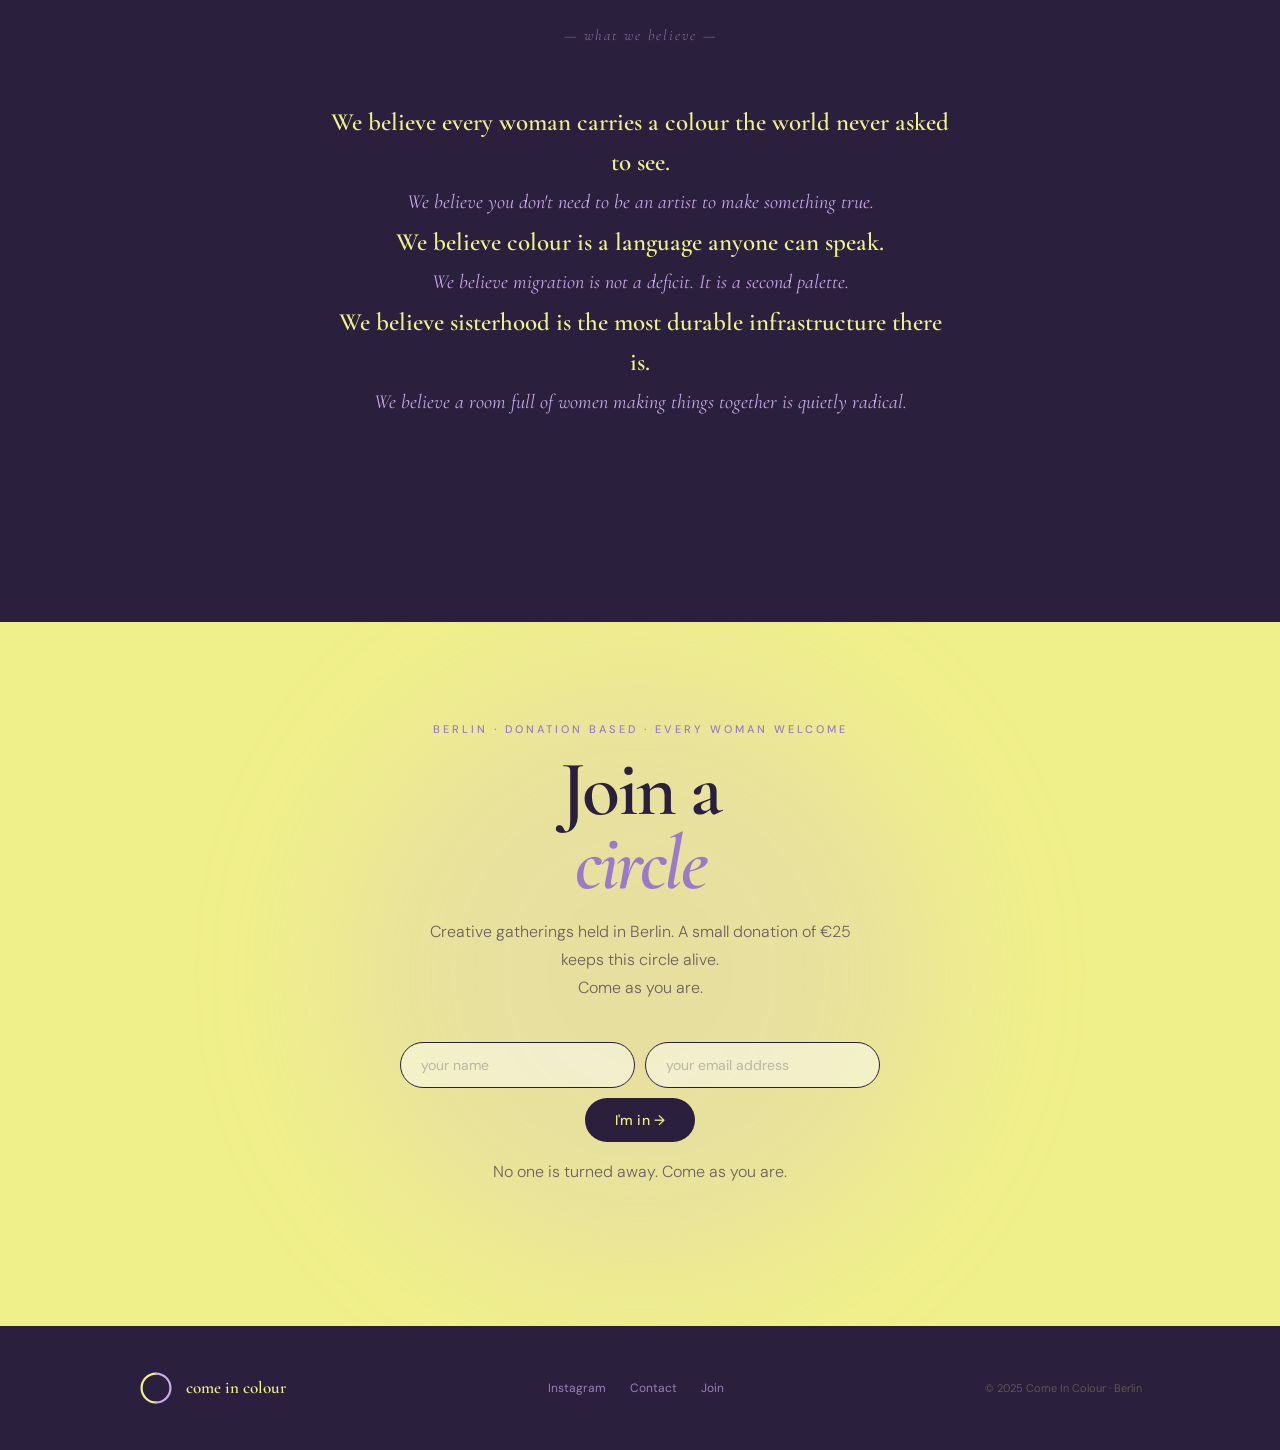
==== commit 6543de82: "add: Colours of Motherhood workshop page, testimonies, homepage preview section Co-Authored-By: Clau" ====
--- a/index.html
+++ b/index.html
@@ -30,7 +30,13 @@
     </button>
     <div class="nav-links" id="navLinks">
       <a href="#about">About</a>
-      <a href="#gatherings">Gatherings</a>
+      <div class="nav-dropdown">
+        <a href="#gatherings" class="nav-dropdown__trigger">Gatherings</a>
+        <div class="nav-dropdown__menu">
+          <a href="#gatherings">All gatherings</a>
+          <a href="workshops/motherhood.html">Colours of Motherhood</a>
+        </div>
+      </div>
       <a href="#who">Who it's for</a>
       <a href="#manifesto">Manifesto</a>
       <a href="#join" class="nav-cta">Join a circle</a>
@@ -203,6 +209,27 @@
     </div>
   </section>
 
+  <!-- ── FROM OUR LAST GATHERING ── -->
+  <section class="gathering-preview section" id="last-gathering">
+    <div class="container">
+      <div class="gathering-preview__inner">
+        <div class="gathering-preview__content" data-animate="fadeLeft">
+          <span class="eyebrow">From our last gathering</span>
+          <h2>Colours of <em>Motherhood</em></h2>
+          <p class="gathering-preview__date">9 May 2025 · CISpace · Berlin</p>
+          <blockquote class="gathering-preview__quote">
+            "I came not knowing what to expect. I left having painted a face I have never seen but somehow always known. Something shifted in that room — quietly, without anyone telling me what to feel."
+            <cite>— Shahla</cite>
+          </blockquote>
+          <a href="workshops/motherhood.html" class="btn btn--fill">Read more →</a>
+        </div>
+        <div class="gathering-preview__photo" data-animate="fadeRight">
+          <img src="images/motherhood-photo-1.jpg" alt="Colours of Motherhood gathering, Berlin" />
+        </div>
+      </div>
+    </div>
+  </section>
+
   <section class="manifesto section" id="manifesto">
     <div class="container manifesto__inner">
       <p class="manifesto__label">— what we believe —</p>
--- a/css/style.css
+++ b/css/style.css
@@ -570,6 +570,108 @@
   opacity: 0.3;
 }
 
+/* ── NAV DROPDOWN ── */
+.nav-dropdown { position: relative; }
+.nav-dropdown__trigger {
+  display: inline-flex;
+  align-items: center;
+  gap: 5px;
+  cursor: pointer;
+}
+.nav-dropdown__trigger::after {
+  content: '';
+  width: 5px;
+  height: 5px;
+  border-right: 1.5px solid currentColor;
+  border-bottom: 1.5px solid currentColor;
+  transform: rotate(45deg) translateY(-2px);
+  transition: transform var(--transition);
+  flex-shrink: 0;
+}
+.nav-dropdown:hover .nav-dropdown__trigger::after {
+  transform: rotate(-135deg) translateY(2px);
+}
+.nav-dropdown__menu {
+  position: absolute;
+  top: calc(100% + 14px);
+  left: 50%;
+  transform: translateX(-50%) translateY(-6px);
+  background: var(--white);
+  border-radius: var(--radius-md);
+  box-shadow: 0 8px 40px rgba(42,31,61,0.11);
+  border: 1px solid rgba(201,168,232,0.22);
+  padding: 8px;
+  min-width: 220px;
+  opacity: 0;
+  pointer-events: none;
+  transition: opacity 0.18s var(--ease-out), transform 0.18s var(--ease-out);
+  z-index: 300;
+}
+.nav-dropdown:hover .nav-dropdown__menu {
+  opacity: 1;
+  pointer-events: all;
+  transform: translateX(-50%) translateY(0);
+}
+.nav-dropdown__menu a {
+  display: block;
+  padding: 10px 14px;
+  font-size: 13px;
+  color: var(--dark);
+  opacity: 0.65;
+  border-radius: var(--radius-sm);
+  transition: all var(--transition);
+  letter-spacing: 0.2px;
+}
+.nav-dropdown__menu a:hover { opacity: 1; background: var(--lavender-pale); }
+.nav-dropdown__active { opacity: 1 !important; color: var(--lavender-deep) !important; }
+
+/* ── GATHERING PREVIEW ── */
+.gathering-preview { background: var(--lemon); }
+.gathering-preview__inner {
+  display: grid;
+  grid-template-columns: 1fr 1fr;
+  gap: 80px;
+  align-items: center;
+}
+.gathering-preview__content .eyebrow { color: var(--dark); opacity: 0.45; }
+.gathering-preview__date {
+  font-size: 13px;
+  color: var(--dark);
+  opacity: 0.45;
+  font-weight: 400;
+  letter-spacing: 0.3px;
+  margin-bottom: 24px;
+}
+.gathering-preview__quote {
+  font-family: var(--font-serif);
+  font-size: clamp(17px, 2.2vw, 22px);
+  font-style: italic;
+  font-weight: 600;
+  line-height: 1.65;
+  color: var(--dark);
+  border-left: 3px solid var(--lavender-deep);
+  padding-left: 22px;
+  margin: 0 0 36px;
+}
+.gathering-preview__quote cite {
+  display: block;
+  font-size: 13px;
+  font-style: normal;
+  font-weight: 500;
+  opacity: 0.5;
+  margin-top: 14px;
+}
+.gathering-preview__photo {
+  border-radius: var(--radius-lg);
+  overflow: hidden;
+  aspect-ratio: 4 / 5;
+}
+.gathering-preview__photo img {
+  width: 100%;
+  height: 100%;
+  object-fit: cover;
+}
+
 /* ── SCROLL ANIMATIONS ── */
 [data-animate] {
   opacity: 0;
@@ -603,6 +705,26 @@
   .who__grid     { grid-template-columns: 1fr; }
   .ws__grid      { grid-template-columns: 1fr; }
 
+  .gathering-preview__inner { grid-template-columns: 1fr; gap: 40px; }
+  .gathering-preview__photo { aspect-ratio: 16 / 9; }
+
+  /* Dropdown: always visible, inline on mobile */
+  .nav-dropdown { width: 100%; display: flex; flex-direction: column; }
+  .nav-dropdown__trigger { width: 100%; }
+  .nav-dropdown__menu {
+    position: static;
+    opacity: 1;
+    pointer-events: all;
+    transform: none;
+    box-shadow: none;
+    border: none;
+    border-left: 2px solid rgba(201,168,232,0.3);
+    background: transparent;
+    padding: 4px 0 4px 14px;
+    min-width: 0;
+  }
+  .nav-dropdown__menu a { padding: 6px 8px; font-size: 12px; opacity: 0.5; }
+
   .footer__inner { flex-direction: column; text-align: center; }
   .footer__links { justify-content: center; }
 }
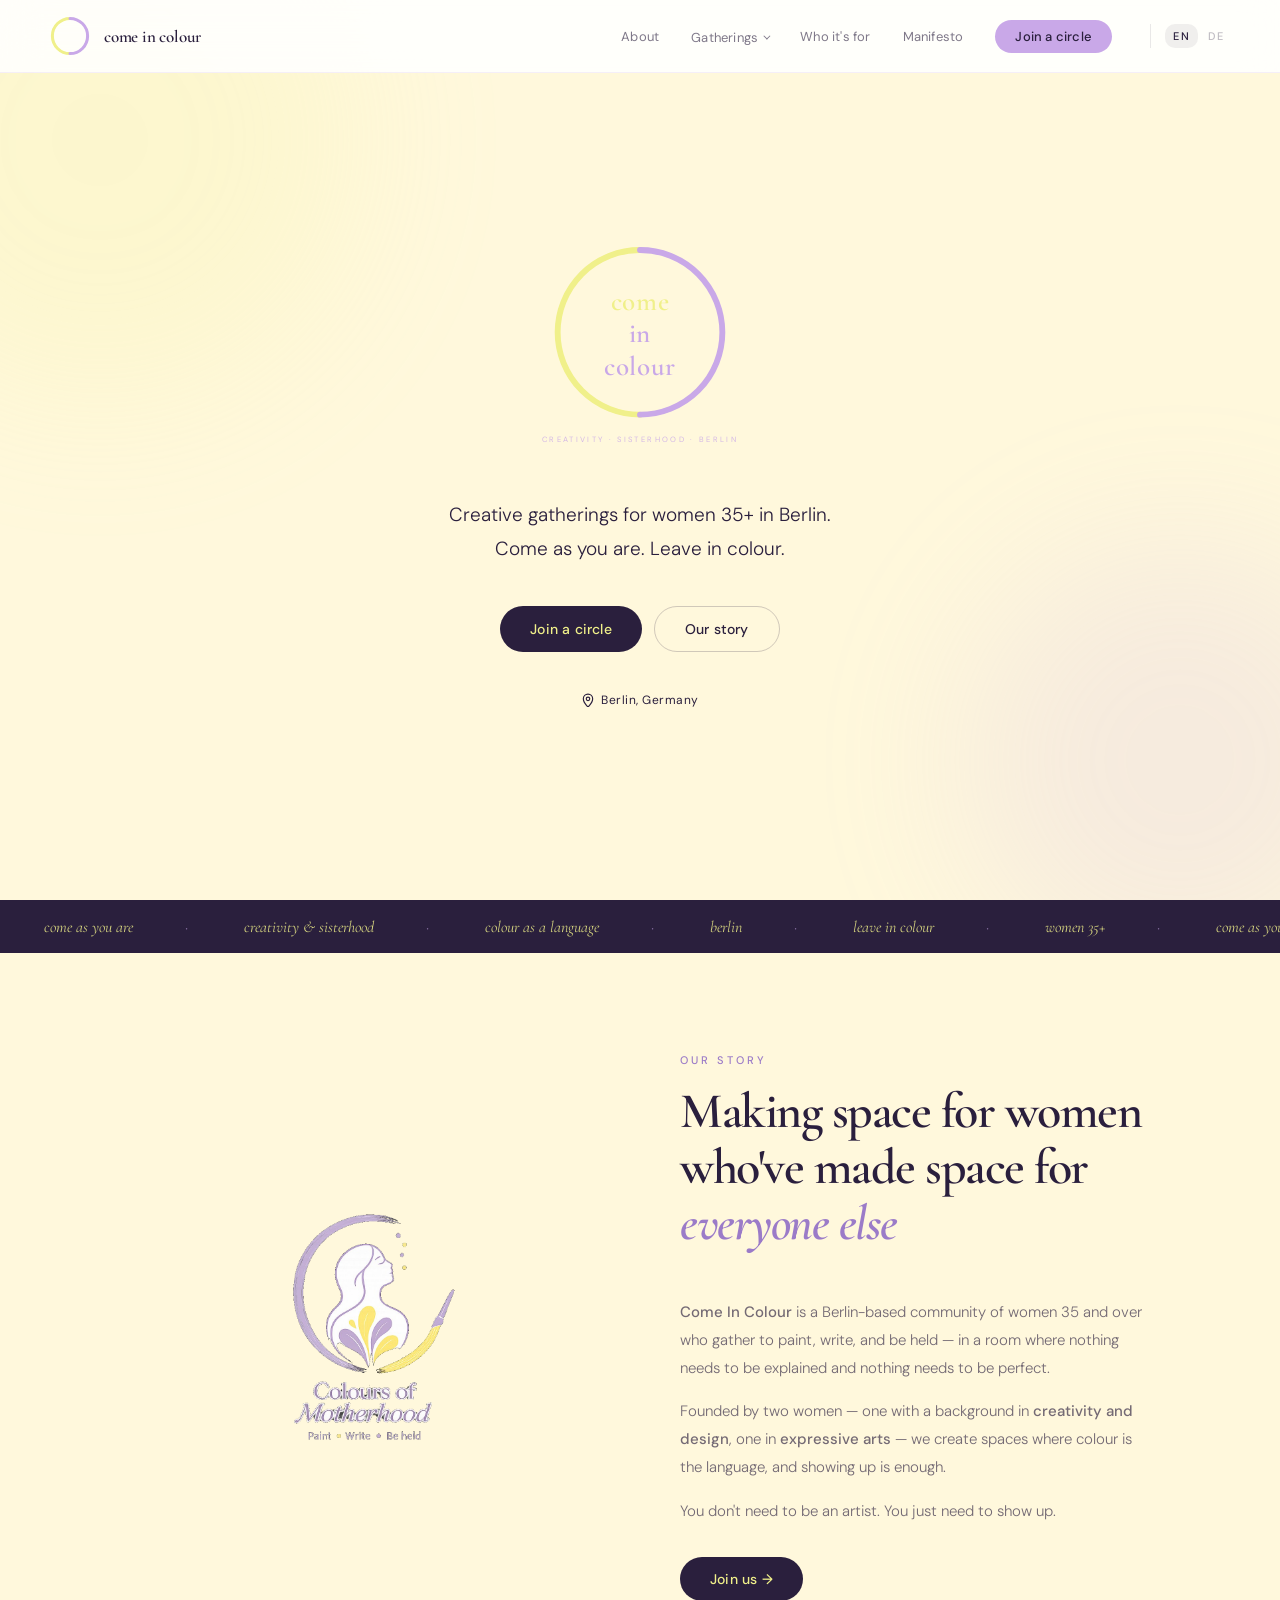
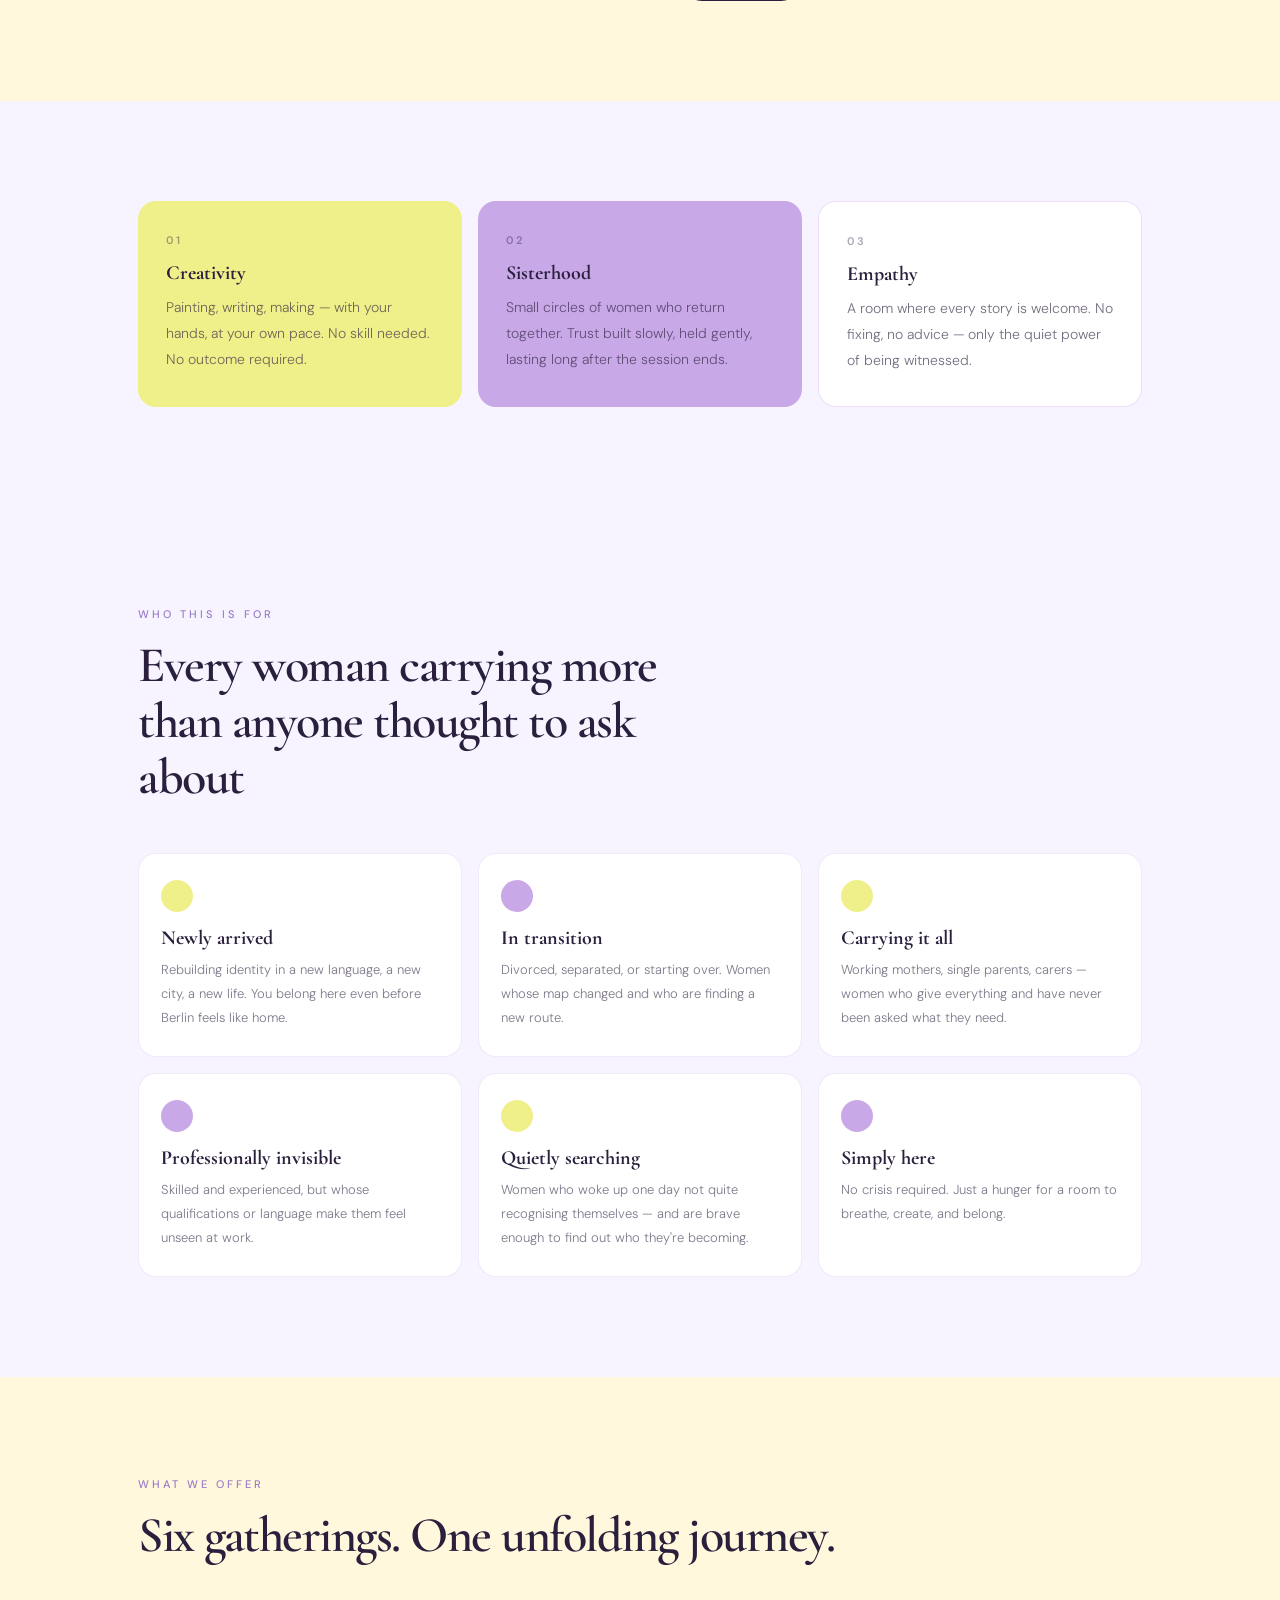
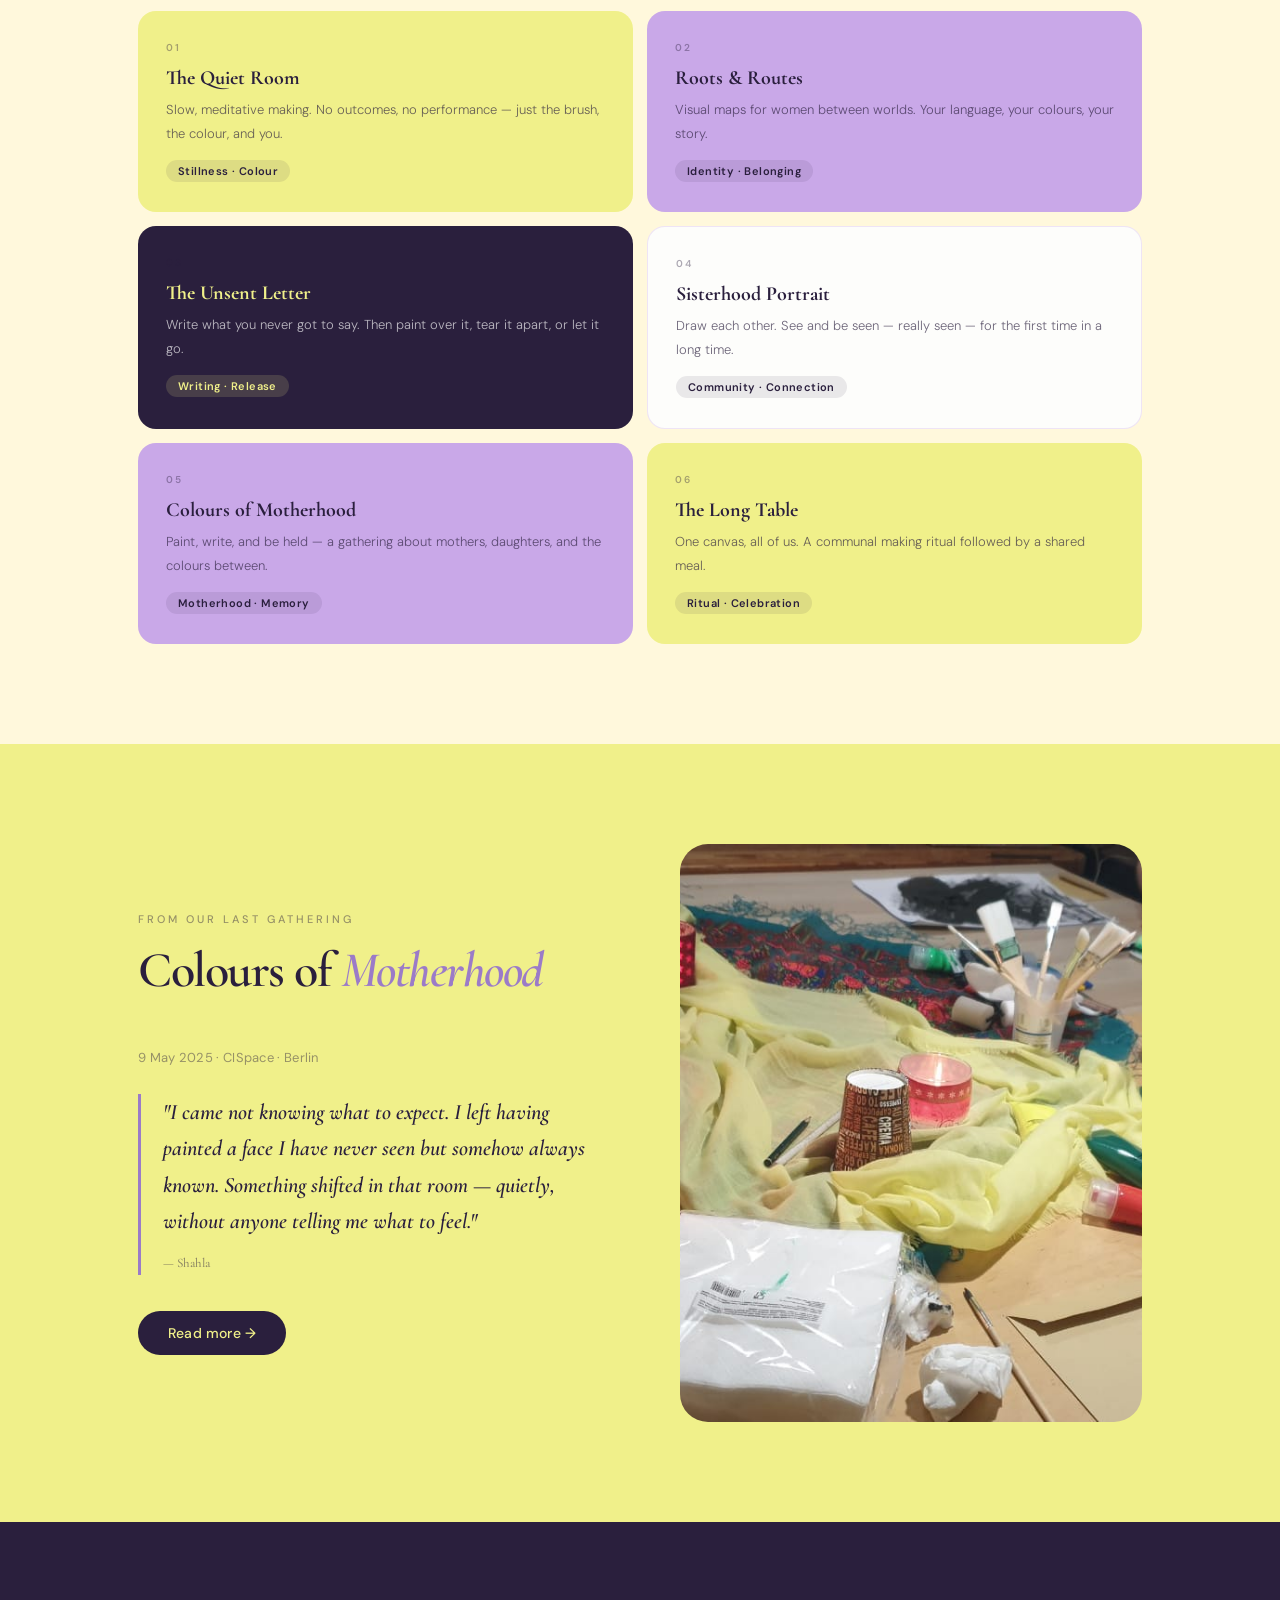
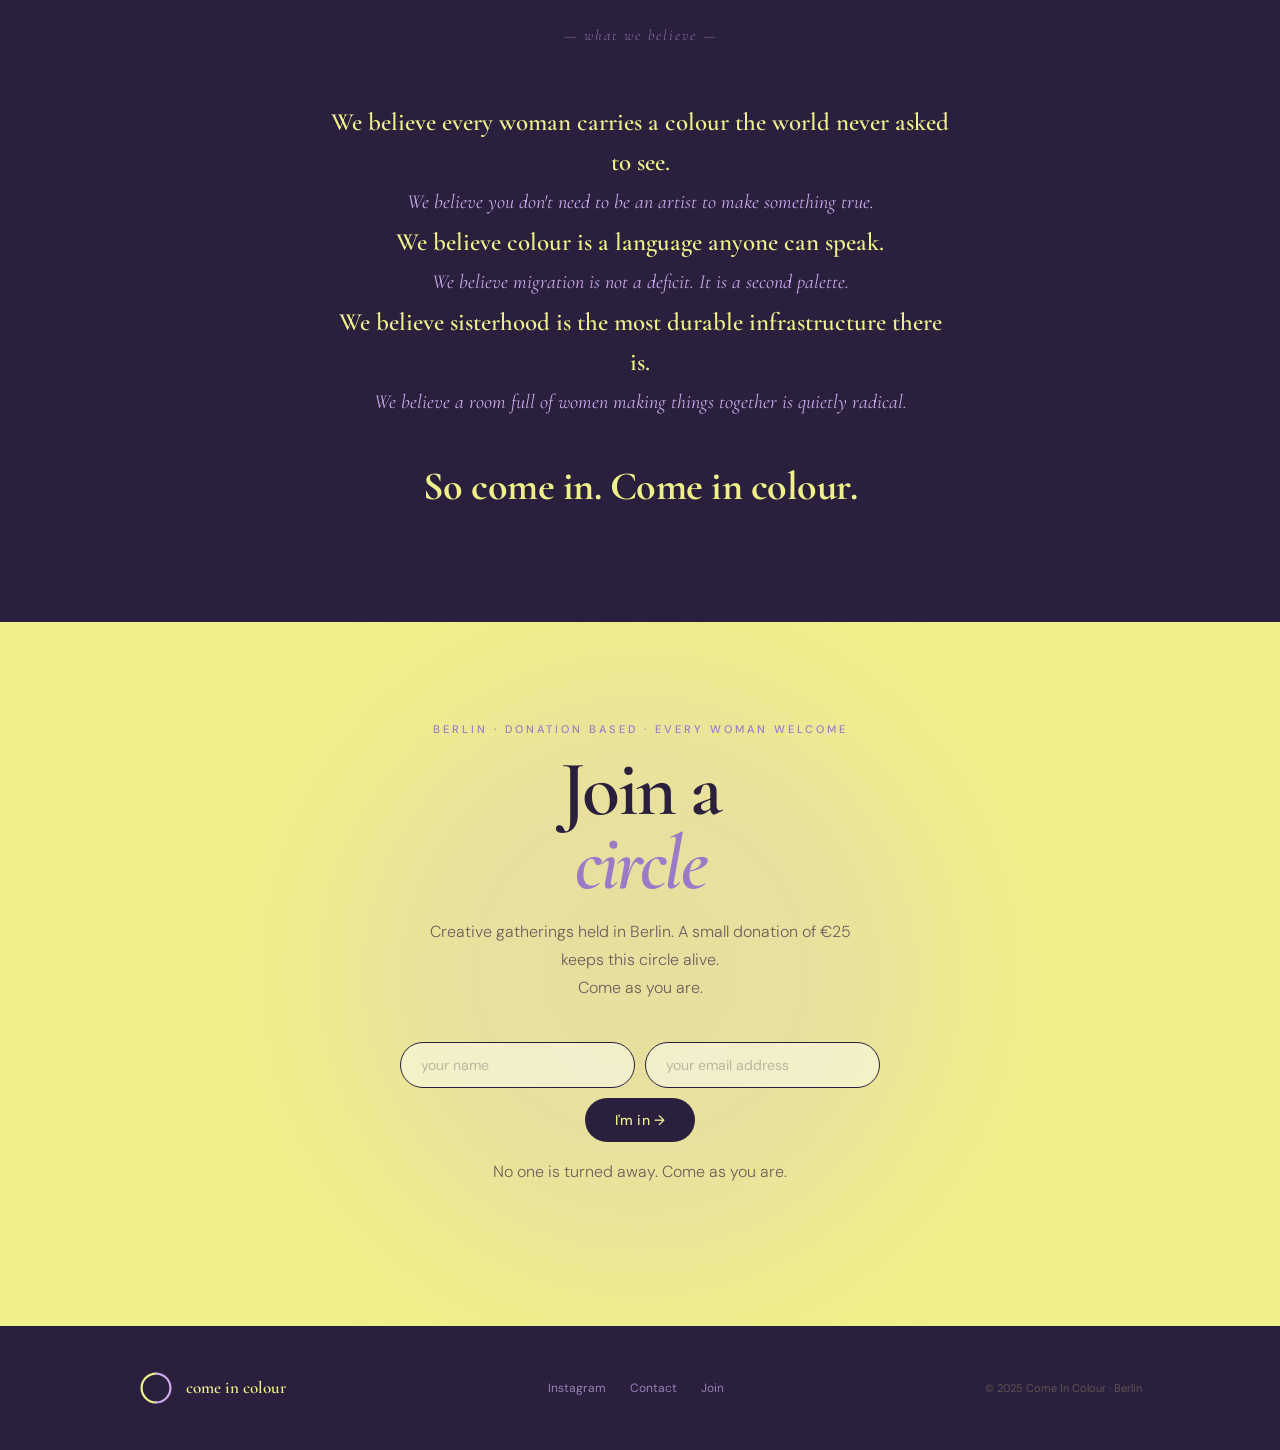
==== commit 7c91614a: "add: German/English language toggle across all pages Co-Authored-By: Claude Sonnet 4.6 <noreply@anth" ====
--- a/index.html
+++ b/index.html
@@ -15,8 +15,9 @@
   <link rel="stylesheet" href="css/style.css" />
   <script defer data-domain="comeincolour.org" src="https://plausible.io/js/script.js"></script>
 </head>
-<body>
-
+<body data-page-title="page.title.home">
+
+  <!-- ── NAVIGATION ── -->
   <nav id="nav">
     <a href="#hero" class="nav-logo" aria-label="Come In Colour home">
       <svg viewBox="0 0 80 80" xmlns="http://www.w3.org/2000/svg" width="44" height="44" aria-hidden="true">
@@ -29,23 +30,29 @@
       <span></span><span></span><span></span>
     </button>
     <div class="nav-links" id="navLinks">
-      <a href="#about">About</a>
+      <a href="#about" data-i18n="nav.about">About</a>
       <div class="nav-dropdown">
-        <a href="#gatherings" class="nav-dropdown__trigger">Gatherings</a>
+        <a href="#gatherings" class="nav-dropdown__trigger" data-i18n="nav.gatherings">Gatherings</a>
         <div class="nav-dropdown__menu">
-          <a href="#gatherings">All gatherings</a>
-          <a href="workshops/motherhood.html">Colours of Motherhood</a>
+          <a href="#gatherings" data-i18n="nav.gatherings.all">All gatherings</a>
+          <a href="workshops/motherhood.html" data-i18n="nav.gatherings.motherhood">Colours of Motherhood</a>
         </div>
       </div>
-      <a href="#who">Who it's for</a>
-      <a href="#manifesto">Manifesto</a>
-      <a href="#join" class="nav-cta">Join a circle</a>
+      <a href="#who" data-i18n="nav.who">Who it's for</a>
+      <a href="#manifesto" data-i18n="nav.manifesto">Manifesto</a>
+      <a href="#join" class="nav-cta" data-i18n="nav.join">Join a circle</a>
+      <div class="nav-lang">
+        <button class="lang-btn lang-btn--active" data-lang="en">EN</button>
+        <button class="lang-btn" data-lang="de">DE</button>
+      </div>
     </div>
   </nav>
 
+  <!-- ── HERO ── -->
   <section class="hero" id="hero">
     <div class="hero-blob hero-blob--lemon" aria-hidden="true"></div>
     <div class="hero-blob hero-blob--lavender" aria-hidden="true"></div>
+
     <div class="hero-logo" data-animate="fadeUp">
       <svg viewBox="0 0 340 390" xmlns="http://www.w3.org/2000/svg" width="200" height="230" aria-label="Come In Colour logo">
         <path d="M 170 30 A 140 140 0 0 0 30 170 A 140 140 0 0 0 170 310" stroke="#F0F08A" stroke-width="10" fill="none" stroke-linecap="round"/>
@@ -53,157 +60,165 @@
         <text x="170" y="132" text-anchor="middle" font-family="Cormorant Garamond, Georgia, serif" font-size="46" font-weight="600" fill="#F0F08A" letter-spacing="1">come</text>
         <text x="170" y="187" text-anchor="middle" font-family="Cormorant Garamond, Georgia, serif" font-size="46" font-weight="600" fill="#C9A8E8" letter-spacing="1">in</text>
         <text x="170" y="242" text-anchor="middle" font-family="Cormorant Garamond, Georgia, serif" font-size="46" font-weight="600" fill="#C9A8E8" letter-spacing="1">colour</text>
-        <text x="170" y="356" text-anchor="middle" font-family="DM Sans, sans-serif" font-size="13" fill="#C9A8E8" letter-spacing="4" opacity="0.8">CREATIVITY · SISTERHOOD · BERLIN</text>
+        <text x="170" y="356" text-anchor="middle" font-family="DM Sans, sans-serif" font-size="13" fill="#C9A8E8" letter-spacing="4" opacity="0.8" data-i18n="hero.tagline">CREATIVITY · SISTERHOOD · BERLIN</text>
       </svg>
     </div>
-    <p class="hero-sub" data-animate="fadeUp" data-delay="0.2">
+
+    <p class="hero-sub" data-animate="fadeUp" data-delay="0.2" data-i18n="hero.sub">
       Creative gatherings for women 35+ in Berlin.<br>
       Come as you are. Leave in colour.
     </p>
+
     <div class="hero-btns" data-animate="fadeUp" data-delay="0.35">
-      <a href="#join" class="btn btn--fill">Join a circle</a>
-      <a href="#about" class="btn btn--ghost">Our story</a>
-    </div>
+      <a href="#join" class="btn btn--fill" data-i18n="hero.btn.join">Join a circle</a>
+      <a href="#about" class="btn btn--ghost" data-i18n="hero.btn.story">Our story</a>
+    </div>
+
     <div class="hero-location" data-animate="fadeUp" data-delay="0.5">
       <svg width="14" height="14" viewBox="0 0 24 24" fill="none" stroke="currentColor" stroke-width="2" aria-hidden="true"><circle cx="12" cy="10" r="3"/><path d="M12 2a8 8 0 0 0-8 8c0 5.4 7.4 13.5 7.7 13.8a.4.4 0 0 0 .6 0C12.6 23.5 20 15.4 20 10a8 8 0 0 0-8-8z"/></svg>
-      Berlin, Germany
-    </div>
-  </section>
-
+      <span data-i18n="hero.location">Berlin, Germany</span>
+    </div>
+  </section>
+
+  <!-- ── MARQUEE ── -->
   <div class="marquee" aria-hidden="true">
     <div class="marquee__inner">
-      <span>come as you are</span><span class="marquee__dot">·</span>
-      <span>creativity &amp; sisterhood</span><span class="marquee__dot">·</span>
-      <span>colour as a language</span><span class="marquee__dot">·</span>
-      <span>berlin</span><span class="marquee__dot">·</span>
-      <span>leave in colour</span><span class="marquee__dot">·</span>
-      <span>women 35+</span><span class="marquee__dot">·</span>
-      <span>come as you are</span><span class="marquee__dot">·</span>
-      <span>creativity &amp; sisterhood</span><span class="marquee__dot">·</span>
-      <span>colour as a language</span><span class="marquee__dot">·</span>
-      <span>berlin</span><span class="marquee__dot">·</span>
-      <span>leave in colour</span><span class="marquee__dot">·</span>
-      <span>women 35+</span><span class="marquee__dot">·</span>
+      <span data-i18n="marquee.1">come as you are</span><span class="marquee__dot">·</span>
+      <span data-i18n="marquee.2">creativity &amp; sisterhood</span><span class="marquee__dot">·</span>
+      <span data-i18n="marquee.3">colour as a language</span><span class="marquee__dot">·</span>
+      <span data-i18n="marquee.4">berlin</span><span class="marquee__dot">·</span>
+      <span data-i18n="marquee.5">leave in colour</span><span class="marquee__dot">·</span>
+      <span data-i18n="marquee.6">women 35+</span><span class="marquee__dot">·</span>
+      <span data-i18n="marquee.1">come as you are</span><span class="marquee__dot">·</span>
+      <span data-i18n="marquee.2">creativity &amp; sisterhood</span><span class="marquee__dot">·</span>
+      <span data-i18n="marquee.3">colour as a language</span><span class="marquee__dot">·</span>
+      <span data-i18n="marquee.4">berlin</span><span class="marquee__dot">·</span>
+      <span data-i18n="marquee.5">leave in colour</span><span class="marquee__dot">·</span>
+      <span data-i18n="marquee.6">women 35+</span><span class="marquee__dot">·</span>
     </div>
   </div>
 
+  <!-- ── ABOUT ── -->
   <section class="about section" id="about">
     <div class="container about__grid">
       <div class="about__art" data-animate="fadeLeft">
         <img src="images/illustration-about.png"
-             alt="Colours of Motherhood — a woman with colour blooming inside her"
+             alt="A woman with colour blooming inside her"
              style="width:100%; max-width:340px; display:block; margin:0 auto;" />
       </div>
       <div class="about__text" data-animate="fadeRight">
-        <span class="eyebrow">Our story</span>
-        <h2>Making space for women who've made space for <em>everyone else</em></h2>
-        <p><strong>Come In Colour</strong> is a Berlin-based community of women 35 and over who gather to paint, write, and be held — in a room where nothing needs to be explained and nothing needs to be perfect.</p>
-        <p>Founded by two women — one with a background in <strong>creativity and design</strong>, one in <strong>expressive arts</strong> — we create spaces where colour is the language, and showing up is enough.</p>
-        <p>You don't need to be an artist. You just need to show up.</p>
-        <a href="#join" class="btn btn--fill" style="margin-top: 2rem; display: inline-block;">Join us →</a>
-      </div>
-    </div>
-  </section>
-
+        <span class="eyebrow" data-i18n="about.eyebrow">Our story</span>
+        <h2 data-i18n="about.h2">Making space for women who've made space for <em>everyone else</em></h2>
+        <p data-i18n="about.p1"><strong>Come In Colour</strong> is a Berlin-based community of women 35 and over who gather to paint, write, and be held — in a room where nothing needs to be explained and nothing needs to be perfect.</p>
+        <p data-i18n="about.p2">Founded by two women — one with a background in <strong>creativity and design</strong>, one in <strong>expressive arts</strong> — we create spaces where colour is the language, and showing up is enough.</p>
+        <p data-i18n="about.p3">You don't need to be an artist. You just need to show up.</p>
+        <a href="#join" class="btn btn--fill" style="margin-top: 2rem; display: inline-block;" data-i18n="about.btn">Join us →</a>
+      </div>
+    </div>
+  </section>
+
+  <!-- ── PILLARS ── -->
   <section class="pillars section">
     <div class="container pillars__grid">
       <div class="pillar pillar--lemon" data-animate="fadeUp" data-delay="0">
         <div class="pillar__num">01</div>
-        <h3>Creativity</h3>
-        <p>Painting, writing, making — with your hands, at your own pace. No skill needed. No outcome required.</p>
+        <h3 data-i18n="pillar.1.h3">Creativity</h3>
+        <p data-i18n="pillar.1.p">Painting, writing, making — with your hands, at your own pace. No skill needed. No outcome required.</p>
       </div>
       <div class="pillar pillar--lavender" data-animate="fadeUp" data-delay="0.1">
         <div class="pillar__num">02</div>
-        <h3>Sisterhood</h3>
-        <p>Small circles of women who return together. Trust built slowly, held gently, lasting long after the session ends.</p>
+        <h3 data-i18n="pillar.2.h3">Sisterhood</h3>
+        <p data-i18n="pillar.2.p">Small circles of women who return together. Trust built slowly, held gently, lasting long after the session ends.</p>
       </div>
       <div class="pillar pillar--outline" data-animate="fadeUp" data-delay="0.2">
         <div class="pillar__num">03</div>
-        <h3>Empathy</h3>
-        <p>A room where every story is welcome. No fixing, no advice — only the quiet power of being witnessed.</p>
-      </div>
-    </div>
-  </section>
-
+        <h3 data-i18n="pillar.3.h3">Empathy</h3>
+        <p data-i18n="pillar.3.p">A room where every story is welcome. No fixing, no advice — only the quiet power of being witnessed.</p>
+      </div>
+    </div>
+  </section>
+
+  <!-- ── WHO IT'S FOR ── -->
   <section class="who section" id="who">
     <div class="container">
-      <span class="eyebrow">Who this is for</span>
-      <h2>Every woman carrying more than anyone thought to ask about</h2>
+      <span class="eyebrow" data-i18n="who.eyebrow">Who this is for</span>
+      <h2 data-i18n="who.h2">Every woman carrying more than anyone thought to ask about</h2>
       <div class="who__grid">
         <article class="who-card" data-animate="fadeUp" data-delay="0">
           <div class="who-card__dot who-card__dot--lemon"></div>
-          <h3>Newly arrived</h3>
-          <p>Rebuilding identity in a new language, a new city, a new life. You belong here even before Berlin feels like home.</p>
+          <h3 data-i18n="who.1.h3">Newly arrived</h3>
+          <p data-i18n="who.1.p">Rebuilding identity in a new language, a new city, a new life. You belong here even before Berlin feels like home.</p>
         </article>
         <article class="who-card" data-animate="fadeUp" data-delay="0.08">
           <div class="who-card__dot who-card__dot--lavender"></div>
-          <h3>In transition</h3>
-          <p>Divorced, separated, or starting over. Women whose map changed and who are finding a new route.</p>
+          <h3 data-i18n="who.2.h3">In transition</h3>
+          <p data-i18n="who.2.p">Divorced, separated, or starting over. Women whose map changed and who are finding a new route.</p>
         </article>
         <article class="who-card" data-animate="fadeUp" data-delay="0.16">
           <div class="who-card__dot who-card__dot--lemon"></div>
-          <h3>Carrying it all</h3>
-          <p>Working mothers, single parents, carers — women who give everything and have never been asked what they need.</p>
+          <h3 data-i18n="who.3.h3">Carrying it all</h3>
+          <p data-i18n="who.3.p">Working mothers, single parents, carers — women who give everything and have never been asked what they need.</p>
         </article>
         <article class="who-card" data-animate="fadeUp" data-delay="0.24">
           <div class="who-card__dot who-card__dot--lavender"></div>
-          <h3>Professionally invisible</h3>
-          <p>Skilled and experienced, but whose qualifications or language make them feel unseen at work.</p>
+          <h3 data-i18n="who.4.h3">Professionally invisible</h3>
+          <p data-i18n="who.4.p">Skilled and experienced, but whose qualifications or language make them feel unseen at work.</p>
         </article>
         <article class="who-card" data-animate="fadeUp" data-delay="0.32">
           <div class="who-card__dot who-card__dot--lemon"></div>
-          <h3>Quietly searching</h3>
-          <p>Women who woke up one day not quite recognising themselves — and are brave enough to find out who they're becoming.</p>
+          <h3 data-i18n="who.5.h3">Quietly searching</h3>
+          <p data-i18n="who.5.p">Women who woke up one day not quite recognising themselves — and are brave enough to find out who they're becoming.</p>
         </article>
         <article class="who-card" data-animate="fadeUp" data-delay="0.4">
           <div class="who-card__dot who-card__dot--lavender"></div>
-          <h3>Simply here</h3>
-          <p>No crisis required. Just a hunger for a room to breathe, create, and belong.</p>
-        </article>
-      </div>
-    </div>
-  </section>
-
+          <h3 data-i18n="who.6.h3">Simply here</h3>
+          <p data-i18n="who.6.p">No crisis required. Just a hunger for a room to breathe, create, and belong.</p>
+        </article>
+      </div>
+    </div>
+  </section>
+
+  <!-- ── WORKSHOPS / GATHERINGS ── -->
   <section class="workshops section" id="gatherings">
     <div class="container">
-      <span class="eyebrow">What we offer</span>
-      <h2>Six gatherings. One unfolding journey.</h2>
+      <span class="eyebrow" data-i18n="ws.eyebrow">What we offer</span>
+      <h2 data-i18n="ws.h2">Six gatherings. One unfolding journey.</h2>
       <div class="ws__grid">
         <article class="ws-card ws-card--lemon" data-animate="fadeUp" data-delay="0">
           <div class="ws-card__num">01</div>
-          <h3>The Quiet Room</h3>
-          <p>Slow, meditative making. No outcomes, no performance — just the brush, the colour, and you.</p>
-          <span class="tag">Stillness · Colour</span>
+          <h3 data-i18n="ws.1.h3">The Quiet Room</h3>
+          <p data-i18n="ws.1.p">Slow, meditative making. No outcomes, no performance — just the brush, the colour, and you.</p>
+          <span class="tag" data-i18n="ws.1.tag">Stillness · Colour</span>
         </article>
         <article class="ws-card ws-card--lavender" data-animate="fadeUp" data-delay="0.08">
           <div class="ws-card__num">02</div>
-          <h3>Roots &amp; Routes</h3>
-          <p>Visual maps for women between worlds. Your language, your colours, your story.</p>
-          <span class="tag">Identity · Belonging</span>
+          <h3 data-i18n="ws.2.h3">Roots &amp; Routes</h3>
+          <p data-i18n="ws.2.p">Visual maps for women between worlds. Your language, your colours, your story.</p>
+          <span class="tag" data-i18n="ws.2.tag">Identity · Belonging</span>
         </article>
         <article class="ws-card ws-card--dark" data-animate="fadeUp" data-delay="0.16">
           <div class="ws-card__num">03</div>
-          <h3>The Unsent Letter</h3>
-          <p>Write what you never got to say. Then paint over it, tear it apart, or let it go.</p>
-          <span class="tag tag--light">Writing · Release</span>
+          <h3 data-i18n="ws.3.h3">The Unsent Letter</h3>
+          <p data-i18n="ws.3.p">Write what you never got to say. Then paint over it, tear it apart, or let it go.</p>
+          <span class="tag tag--light" data-i18n="ws.3.tag">Writing · Release</span>
         </article>
         <article class="ws-card ws-card--outline" data-animate="fadeUp" data-delay="0.24">
           <div class="ws-card__num">04</div>
-          <h3>Sisterhood Portrait</h3>
-          <p>Draw each other. See and be seen — really seen — for the first time in a long time.</p>
-          <span class="tag">Community · Connection</span>
+          <h3 data-i18n="ws.4.h3">Sisterhood Portrait</h3>
+          <p data-i18n="ws.4.p">Draw each other. See and be seen — really seen — for the first time in a long time.</p>
+          <span class="tag" data-i18n="ws.4.tag">Community · Connection</span>
         </article>
         <article class="ws-card ws-card--lavender" data-animate="fadeUp" data-delay="0.32">
           <div class="ws-card__num">05</div>
-          <h3>Colours of Motherhood</h3>
-          <p>Paint, write, and be held — a gathering about mothers, daughters, and the colours between.</p>
-          <span class="tag">Motherhood · Memory</span>
+          <h3 data-i18n="ws.5.h3">Colours of Motherhood</h3>
+          <p data-i18n="ws.5.p">Paint, write, and be held — a gathering about mothers, daughters, and the colours between.</p>
+          <span class="tag" data-i18n="ws.5.tag">Motherhood · Memory</span>
         </article>
         <article class="ws-card ws-card--lemon" data-animate="fadeUp" data-delay="0.4">
           <div class="ws-card__num">06</div>
-          <h3>The Long Table</h3>
-          <p>One canvas, all of us. A communal making ritual followed by a shared meal.</p>
-          <span class="tag">Ritual · Celebration</span>
+          <h3 data-i18n="ws.6.h3">The Long Table</h3>
+          <p data-i18n="ws.6.p">One canvas, all of us. A communal making ritual followed by a shared meal.</p>
+          <span class="tag" data-i18n="ws.6.tag">Ritual · Celebration</span>
         </article>
       </div>
     </div>
@@ -214,14 +229,14 @@
     <div class="container">
       <div class="gathering-preview__inner">
         <div class="gathering-preview__content" data-animate="fadeLeft">
-          <span class="eyebrow">From our last gathering</span>
-          <h2>Colours of <em>Motherhood</em></h2>
-          <p class="gathering-preview__date">9 May 2025 · CISpace · Berlin</p>
+          <span class="eyebrow" data-i18n="preview.eyebrow">From our last gathering</span>
+          <h2 data-i18n="preview.h2">Colours of <em>Motherhood</em></h2>
+          <p class="gathering-preview__date" data-i18n="preview.date">9 May 2025 · CISpace · Berlin</p>
           <blockquote class="gathering-preview__quote">
             "I came not knowing what to expect. I left having painted a face I have never seen but somehow always known. Something shifted in that room — quietly, without anyone telling me what to feel."
             <cite>— Shahla</cite>
           </blockquote>
-          <a href="workshops/motherhood.html" class="btn btn--fill">Read more →</a>
+          <a href="workshops/motherhood.html" class="btn btn--fill" data-i18n="preview.btn">Read more →</a>
         </div>
         <div class="gathering-preview__photo" data-animate="fadeRight">
           <img src="images/motherhood-photo-1.jpg" alt="Colours of Motherhood gathering, Berlin" />
@@ -230,36 +245,39 @@
     </div>
   </section>
 
+  <!-- ── MANIFESTO ── -->
   <section class="manifesto section" id="manifesto">
     <div class="container manifesto__inner">
-      <p class="manifesto__label">— what we believe —</p>
+      <p class="manifesto__label" data-i18n="manifesto.label">— what we believe —</p>
       <div class="manifesto__lines">
-        <p class="m-line">We believe every woman carries a colour the world never asked to see.</p>
-        <p class="m-line m-line--alt">We believe you don't need to be an artist to make something true.</p>
-        <p class="m-line">We believe colour is a language anyone can speak.</p>
-        <p class="m-line m-line--alt">We believe migration is not a deficit. It is a second palette.</p>
-        <p class="m-line">We believe sisterhood is the most durable infrastructure there is.</p>
-        <p class="m-line m-line--alt">We believe a room full of women making things together is quietly radical.</p>
-        <p class="m-line m-line--final">So come in. Come in colour.</p>
-      </div>
-    </div>
-  </section>
-
+        <p class="m-line" data-i18n="manifesto.1">We believe every woman carries a colour the world never asked to see.</p>
+        <p class="m-line m-line--alt" data-i18n="manifesto.2">We believe you don't need to be an artist to make something true.</p>
+        <p class="m-line" data-i18n="manifesto.3">We believe colour is a language anyone can speak.</p>
+        <p class="m-line m-line--alt" data-i18n="manifesto.4">We believe migration is not a deficit. It is a second palette.</p>
+        <p class="m-line" data-i18n="manifesto.5">We believe sisterhood is the most durable infrastructure there is.</p>
+        <p class="m-line m-line--alt" data-i18n="manifesto.6">We believe a room full of women making things together is quietly radical.</p>
+        <p class="m-line m-line--final" data-i18n="manifesto.final">So come in. Come in colour.</p>
+      </div>
+    </div>
+  </section>
+
+  <!-- ── JOIN ── -->
   <section class="join section" id="join">
     <div class="join__blob" aria-hidden="true"></div>
     <div class="container join__inner">
-      <span class="eyebrow">Berlin · Donation based · Every woman welcome</span>
-      <h2>Join a<br><em>circle</em></h2>
-      <p>Creative gatherings held in Berlin. A small donation of €25 keeps this circle alive.<br>Come as you are.</p>
+      <span class="eyebrow" data-i18n="join.eyebrow">Berlin · Donation based · Every woman welcome</span>
+      <h2 data-i18n="join.h2">Join a<br><em>circle</em></h2>
+      <p data-i18n="join.p">Creative gatherings held in Berlin. A small donation of €25 keeps this circle alive.<br>Come as you are.</p>
       <form class="join__form" id="joinForm" novalidate>
-        <input type="text" name="name" placeholder="your name" autocomplete="name" />
-        <input type="email" name="email" placeholder="your email address" autocomplete="email" required />
-        <button type="submit" class="btn btn--fill">I'm in →</button>
+        <input type="text"  name="name"  data-i18n-placeholder="join.name.placeholder"  placeholder="your name"          autocomplete="name" />
+        <input type="email" name="email" data-i18n-placeholder="join.email.placeholder" placeholder="your email address" autocomplete="email" required />
+        <button type="submit" class="btn btn--fill" data-i18n="join.btn">I'm in →</button>
       </form>
-      <p class="join__note">No one is turned away. Come as you are.</p>
-    </div>
-  </section>
-
+      <p class="join__note" data-i18n="join.note">No one is turned away. Come as you are.</p>
+    </div>
+  </section>
+
+  <!-- ── FOOTER ── -->
   <footer class="footer">
     <div class="container footer__inner">
       <div class="footer__brand">
@@ -274,11 +292,11 @@
         <a href="mailto:hello@comeincolour.org">Contact</a>
         <a href="#join">Join</a>
       </nav>
-      <p class="footer__copy">© 2025 Come In Colour · Berlin</p>
+      <p class="footer__copy" data-i18n="footer.copy">© 2025 Come In Colour · Berlin</p>
     </div>
   </footer>
 
+  <script src="js/i18n.js"></script>
   <script src="js/main.js"></script>
 </body>
 </html>
-
--- a/css/style.css
+++ b/css/style.css
@@ -569,6 +569,30 @@
   color: var(--lemon);
   opacity: 0.3;
 }
+
+/* ── LANGUAGE TOGGLE ── */
+.nav-lang {
+  display: flex;
+  align-items: center;
+  gap: 2px;
+  margin-left: 6px;
+  padding-left: 14px;
+  border-left: 1px solid rgba(42,31,61,0.1);
+}
+.lang-btn {
+  font-family: var(--font-sans);
+  font-size: 11px;
+  font-weight: 500;
+  letter-spacing: 1.5px;
+  color: var(--dark);
+  opacity: 0.3;
+  padding: 5px 8px;
+  border-radius: var(--radius-sm);
+  transition: all var(--transition);
+  cursor: pointer;
+}
+.lang-btn:hover { opacity: 0.65; }
+.lang-btn--active { opacity: 1; background: rgba(42,31,61,0.07); }
 
 /* ── NAV DROPDOWN ── */
 .nav-dropdown { position: relative; }
